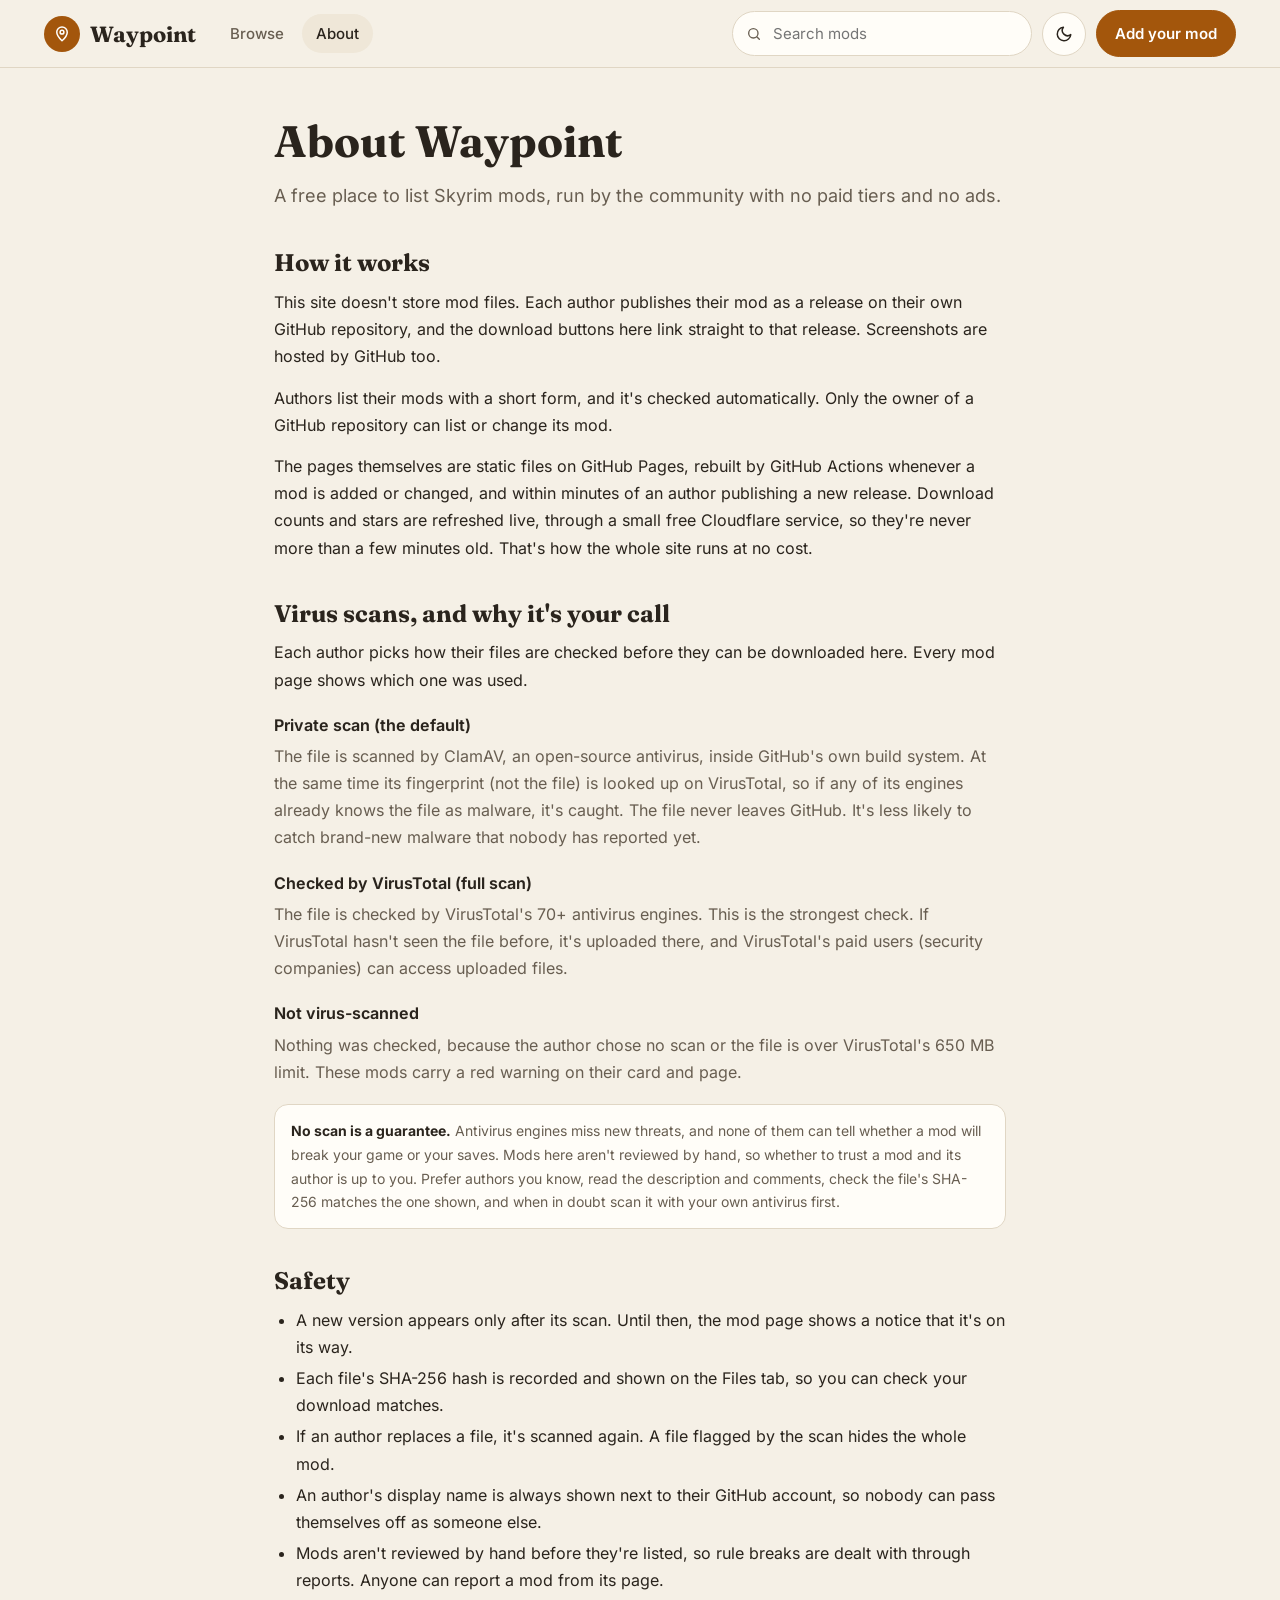
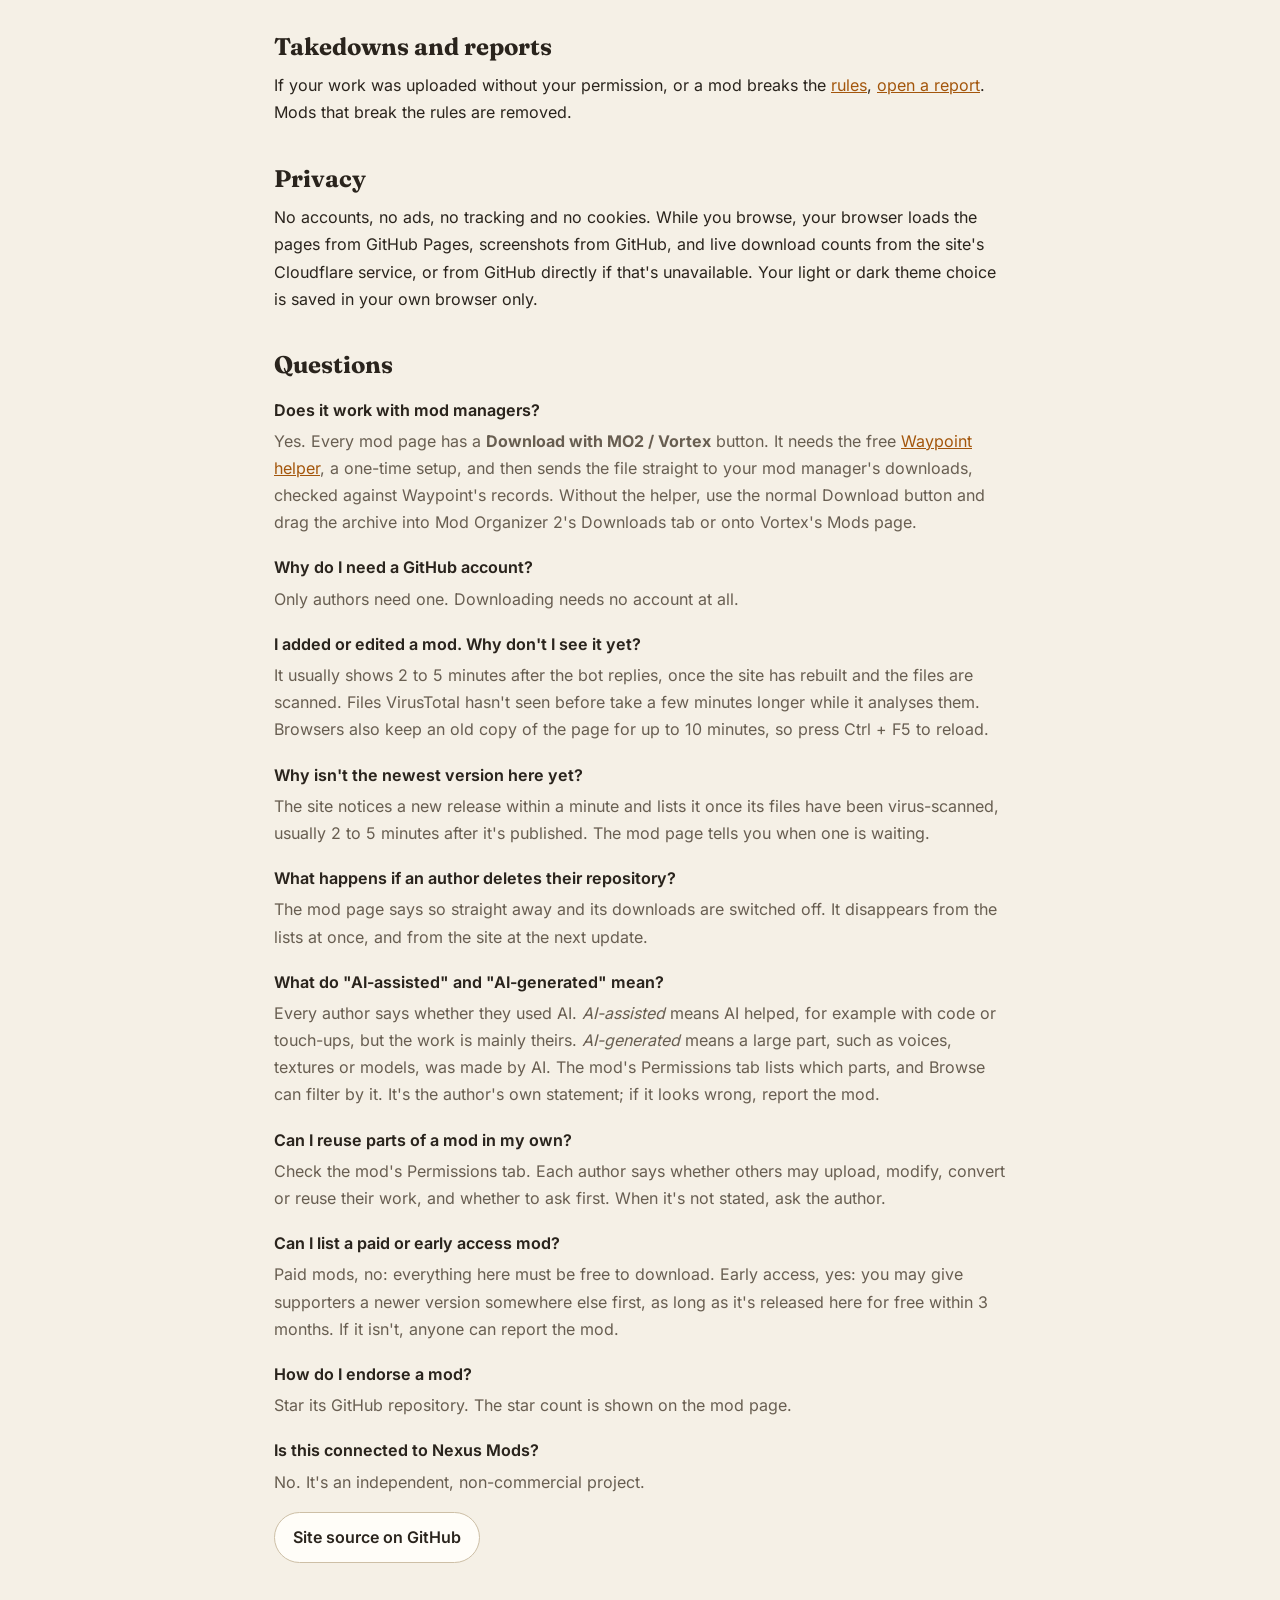
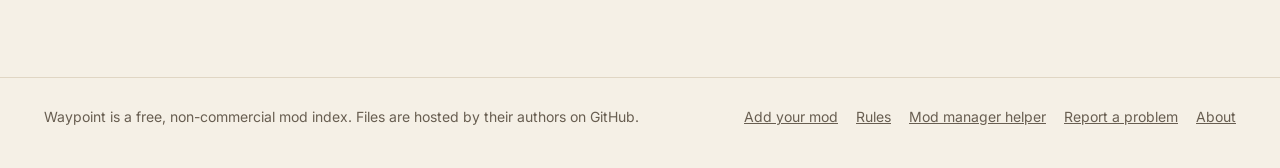
==== about.html @ 9abbf70c "Drop the remaining 'no approval' wording; keep 'checked automatically'" ====
<!doctype html>
<html lang="en">
<head>
  <meta charset="utf-8">
  <meta name="viewport" content="width=device-width, initial-scale=1">
  <title>About</title>
  <link rel="icon" href="assets/favicon.svg" type="image/svg+xml">
  <link rel="stylesheet" href="assets/style.css">
</head>
<body data-page="about">
  <header id="site-header" class="site-header"></header>
  <main>
    <article class="page prose">
      <h1>About <span data-site-name></span></h1>
      <p class="lead">A free place to list Skyrim mods, run by the community with no paid tiers and no ads.</p>

      <h2>How it works</h2>
      <p>This site doesn't store mod files. Each author publishes their mod as a release on their own GitHub repository, and the download buttons here link straight to that release. Screenshots are hosted by GitHub too.</p>
      <p>Authors list their mods with a short form, and it's checked automatically. Only the owner of a GitHub repository can list or change its mod.</p>
      <p>The pages themselves are static files on GitHub Pages, rebuilt by GitHub Actions whenever a mod is added or changed, and within minutes of an author publishing a new release. Download counts and stars are refreshed live, through a small free Cloudflare service, so they're never more than a few minutes old. That's how the whole site runs at no cost.</p>

      <h2 id="scans">Virus scans, and why it's your call</h2>
      <p>Each author picks how their files are checked before they can be downloaded here. Every mod page shows which one was used.</p>
      <dl class="faq">
        <dt>Private scan (the default)</dt>
        <dd>The file is scanned by ClamAV, an open-source antivirus, inside GitHub's own build system. At the same time its fingerprint (not the file) is looked up on VirusTotal, so if any of its engines already knows the file as malware, it's caught. The file never leaves GitHub. It's less likely to catch brand-new malware that nobody has reported yet.</dd>
        <dt>Checked by VirusTotal (full scan)</dt>
        <dd>The file is checked by VirusTotal's 70+ antivirus engines. This is the strongest check. If VirusTotal hasn't seen the file before, it's uploaded there, and VirusTotal's paid users (security companies) can access uploaded files.</dd>
        <dt>Not virus-scanned</dt>
        <dd>Nothing was checked, because the author chose no scan or the file is over VirusTotal's 650 MB limit. These mods carry a red warning on their card and page.</dd>
      </dl>
      <div class="notice"><strong>No scan is a guarantee.</strong> Antivirus engines miss new threats, and none of them can tell whether a mod will break your game or your saves. Mods here aren't reviewed by hand, so whether to trust a mod and its author is up to you. Prefer authors you know, read the description and comments, check the file's SHA-256 matches the one shown, and when in doubt scan it with your own antivirus first.</div>

      <h2>Safety</h2>
      <ul>
        <li>A new version appears only after its scan. Until then, the mod page shows a notice that it's on its way.</li>
        <li>Each file's SHA-256 hash is recorded and shown on the Files tab, so you can check your download matches.</li>
        <li>If an author replaces a file, it's scanned again. A file flagged by the scan hides the whole mod.</li>
        <li>An author's display name is always shown next to their GitHub account, so nobody can pass themselves off as someone else.</li>
        <li>Mods aren't reviewed by hand before they're listed, so rule breaks are dealt with through reports. Anyone can report a mod from its page.</li>
      </ul>

      <h2>Takedowns and reports</h2>
      <p>If your work was uploaded without your permission, or a mod breaks the <a href="add.html#rules">rules</a>, <a data-issue="report-mod.yml" href="#" target="_blank" rel="noopener">open a report</a>. Mods that break the rules are removed.</p>

      <h2>Privacy</h2>
      <p>No accounts, no ads, no tracking and no cookies. While you browse, your browser loads the pages from GitHub Pages, screenshots from GitHub, and live download counts from the site's Cloudflare service, or from GitHub directly if that's unavailable. Your light or dark theme choice is saved in your own browser only.</p>

      <h2>Questions</h2>
      <dl class="faq">
        <dt>Does it work with mod managers?</dt>
        <dd>Yes. Every mod page has a <strong>Download with MO2 / Vortex</strong> button. It needs the free <a href="helper.html">Waypoint helper</a>, a one-time setup, and then sends the file straight to your mod manager's downloads, checked against Waypoint's records. Without the helper, use the normal Download button and drag the archive into Mod Organizer 2's Downloads tab or onto Vortex's Mods page.</dd>
        <dt>Why do I need a GitHub account?</dt>
        <dd>Only authors need one. Downloading needs no account at all.</dd>
        <dt>I added or edited a mod. Why don't I see it yet?</dt>
        <dd>It usually shows 2 to 5 minutes after the bot replies, once the site has rebuilt and the files are scanned. Files VirusTotal hasn't seen before take a few minutes longer while it analyses them. Browsers also keep an old copy of the page for up to 10 minutes, so press Ctrl + F5 to reload.</dd>
        <dt>Why isn't the newest version here yet?</dt>
        <dd>The site notices a new release within a minute and lists it once its files have been virus-scanned, usually 2 to 5 minutes after it's published. The mod page tells you when one is waiting.</dd>
        <dt>What happens if an author deletes their repository?</dt>
        <dd>The mod page says so straight away and its downloads are switched off. It disappears from the lists at once, and from the site at the next update.</dd>
        <dt>What do "AI-assisted" and "AI-generated" mean?</dt>
        <dd>Every author says whether they used AI. <em>AI-assisted</em> means AI helped, for example with code or touch-ups, but the work is mainly theirs. <em>AI-generated</em> means a large part, such as voices, textures or models, was made by AI. The mod's Permissions tab lists which parts, and Browse can filter by it. It's the author's own statement; if it looks wrong, report the mod.</dd>
        <dt>Can I reuse parts of a mod in my own?</dt>
        <dd>Check the mod's Permissions tab. Each author says whether others may upload, modify, convert or reuse their work, and whether to ask first. When it's not stated, ask the author.</dd>
        <dt>Can I list a paid or early access mod?</dt>
        <dd>Paid mods, no: everything here must be free to download. Early access, yes: you may give supporters a newer version somewhere else first, as long as it's released here for free within 3 months. If it isn't, anyone can report the mod.</dd>
        <dt>How do I endorse a mod?</dt>
        <dd>Star its GitHub repository. The star count is shown on the mod page.</dd>
        <dt>Is this connected to Nexus Mods?</dt>
        <dd>No. It's an independent, non-commercial project.</dd>
      </dl>

      <p class="cta"><a class="btn" data-index-repo href="#" target="_blank" rel="noopener">Site source on GitHub</a></p>
    </article>
  </main>
  <footer id="site-footer" class="site-footer"></footer>
  <script src="data/site.js"></script>
  <script src="data/mods.js"></script>
  <script src="assets/app.js"></script>
</body>
</html>
---- assets/style.css ----
/* Waypoint: "trail map" look. Fonts are self-hosted (assets/fonts, SIL Open Font License). */
@font-face { font-family: "Fraunces"; src: url("fonts/fraunces.woff2") format("woff2"); font-weight: 600 700; font-display: swap; }
@font-face { font-family: "Inter"; src: url("fonts/inter.woff2") format("woff2"); font-weight: 400 700; font-display: swap; }
@font-face { font-family: "JetBrains Mono"; src: url("fonts/jetbrains-mono.woff2") format("woff2"); font-weight: 500; font-display: swap; }

/* Light: warm parchment, burnt-orange waypoint markers, moss for good news */
:root {
  --bg: #f5f0e6; --hero: #efe7d8; --surface: #fffdf8; --surface-2: #efe7d8; --cover: #f3ecdf;
  --border: #e0d6c4; --border-strong: #cdbfa6;
  --text: #2a241d; --muted: #685e51;
  --accent: #a3560c; --accent-strong: #84450a; --on-accent: #ffffff;
  --moss: #4c7547; --on-moss: #ffffff;
  --contour: rgba(120, 88, 45, .16); --dot-off: #cdbfa6; --shadow: rgba(80, 55, 20, .14);
  --good: #2f6f35; --warn: #b42318; --warn-bg: #fdecea;
  --radius: 18px; --maxw: 1240px;
  --serif: "Fraunces", Georgia, serif;
  --sans: "Inter", system-ui, -apple-system, "Segoe UI", Roboto, sans-serif;
  --mono: "JetBrains Mono", ui-monospace, Consolas, monospace;
  color-scheme: light;
}
/* Dark: night on the trail */
@media (prefers-color-scheme: dark) {
  :root:not([data-theme="light"]) {
    --bg: #121417; --hero: #16191d; --surface: #1b1f24; --surface-2: #252a31; --cover: #181c21;
    --border: #2a3038; --border-strong: #3a424d;
    --text: #ece6dc; --muted: #a8a093;
    --accent: #e8a54b; --accent-strong: #f3c27f; --on-accent: #1d1305;
    --moss: #93b98d; --on-moss: #112010;
    --contour: rgba(232, 190, 130, .12); --dot-off: #3a424d; --shadow: rgba(0, 0, 0, .35);
    --good: #93b98d; --warn: #ff8a7a; --warn-bg: #3b1e22;
    color-scheme: dark;
  }
}
:root[data-theme="dark"] {
  --bg: #121417; --hero: #16191d; --surface: #1b1f24; --surface-2: #252a31; --cover: #181c21;
  --border: #2a3038; --border-strong: #3a424d;
  --text: #ece6dc; --muted: #a8a093;
  --accent: #e8a54b; --accent-strong: #f3c27f; --on-accent: #1d1305;
  --moss: #93b98d; --on-moss: #112010;
  --contour: rgba(232, 190, 130, .12); --dot-off: #3a424d; --shadow: rgba(0, 0, 0, .35);
  --good: #93b98d; --warn: #ff8a7a; --warn-bg: #3b1e22;
  color-scheme: dark;
}

* { box-sizing: border-box; }
html { -webkit-text-size-adjust: 100%; }
body {
  margin: 0; background: var(--bg); color: var(--text);
  font: 15px/1.55 var(--sans);
  min-height: 100vh; display: flex; flex-direction: column;
}
main { flex: 1; }
a { color: var(--accent); }
a:hover { color: var(--accent-strong); }
h1, h2, h3 { line-height: 1.15; }
h1, h2 { font-family: var(--serif); font-weight: 700; }
.wrap { max-width: var(--maxw); margin: 0 auto; padding: 0 24px; }
.muted { color: var(--muted); }
.mono { font-family: var(--mono); }
:focus-visible { outline: 2px solid var(--accent); outline-offset: 2px; }

/* Topographic backgrounds: app.js draws contour lines into a .topo layer */
.topo-bg { position: relative; overflow: hidden; background-color: var(--hero); }
.topo { position: absolute; inset: 0; width: 100%; height: 100%; pointer-events: none; }
.topo-bg > :not(.topo) { position: relative; }

/* Header */
.site-header { background: var(--bg); border-bottom: 1px solid var(--border); position: sticky; top: 0; z-index: 10; }
.hdr { display: flex; align-items: center; gap: 12px 20px; min-height: 64px; flex-wrap: wrap; padding-top: 10px; padding-bottom: 10px; }
.logo { display: flex; align-items: center; gap: 10px; font-family: var(--serif); font-weight: 700; font-size: 22px; color: var(--text); text-decoration: none; }
.logo:hover { color: var(--text); }
.logo-mark { width: 36px; height: 36px; border-radius: 50%; background: var(--accent); color: var(--on-accent); display: grid; place-items: center; }
.nav { display: flex; gap: 4px; flex-wrap: wrap; }
.nav a { color: var(--muted); text-decoration: none; padding: 8px 14px; border-radius: 999px; font-weight: 500; }
.nav a:hover { background: var(--surface-2); color: var(--text); }
.nav a.active { background: var(--surface-2); color: var(--text); }
.hdr-tools { margin-left: auto; display: flex; align-items: center; gap: 10px; flex: 1 1 300px; justify-content: flex-end; }
.hdr-search { flex: 0 1 300px; }
.icon-btn { background: var(--surface); border: 1px solid var(--border); color: var(--text); width: 44px; height: 44px; border-radius: 50%; display: grid; place-items: center; cursor: pointer; flex: none; }
.icon-btn:hover { background: var(--surface-2); }
@media (max-width: 760px) {
  .hdr { gap: 10px 12px; }
  .hdr-tools { flex: 0 0 auto; }
  .hdr-tools:has(.hdr-search) { flex: 1 1 100%; }
  .hdr-search { flex: 1 1 auto; }
  .hdr-tools .hdr-add { display: none; }
}
@media (max-width: 480px) {
  .wrap { padding: 0 16px; }
  .logo { font-size: 20px; gap: 8px; }
  .nav a { padding: 8px; }
}

/* Inputs and buttons */
.input { width: 100%; padding: 10px 14px; border: 1px solid var(--border); border-radius: 999px; background: var(--surface); color: var(--text); font: inherit; }
.input:focus { outline: 2px solid var(--accent); outline-offset: -1px; border-color: transparent; }
.search { position: relative; display: block; }
.search > svg { position: absolute; left: 14px; top: 50%; transform: translateY(-50%); color: var(--muted); pointer-events: none; }
.search .input { padding-left: 40px; }
.input-lg { padding: 18px 22px 18px 56px !important; font-size: 17px; border-radius: 999px; border-color: var(--border-strong); }
.search > .ico-lg { left: 22px; }
.btn { display: inline-flex; align-items: center; justify-content: center; gap: 8px; padding: 11px 18px; border-radius: 999px; font: inherit; font-weight: 600; text-decoration: none; border: 1px solid var(--border-strong); background: var(--surface); color: var(--text); cursor: pointer; }
.btn:hover { background: var(--surface-2); color: var(--text); }
.btn-primary { background: var(--accent); border-color: var(--accent); color: var(--on-accent); }
.btn-primary:hover { background: var(--accent-strong); border-color: var(--accent-strong); color: var(--on-accent); }
.btn-lg { padding: 14px 22px; font-size: 16px; }
.btn-sm { padding: 6px 12px; font-size: 14px; }
.btn-row { display: flex; gap: 10px; flex-wrap: wrap; }
.btn-disabled, .btn-disabled:hover { opacity: .45; pointer-events: none; cursor: not-allowed; }

/* Home hero: text on the left, the "Popular on the trail" slider on the right */
.hero { border-bottom: 1px solid var(--border); }
.hero-inner { display: flex; flex-wrap: wrap; gap: 48px; align-items: center; padding-top: 76px; padding-bottom: 84px; }
.hero-text { flex: 1 1 520px; min-width: 0; }
.eyebrow { margin: 0 0 16px; font-size: 14px; font-weight: 600; letter-spacing: .12em; color: var(--accent); text-transform: uppercase; }
.hero h1 { font-size: clamp(38px, 5.2vw, 62px); line-height: 1.03; letter-spacing: -0.01em; margin: 0; max-width: 640px; }
.hero p.lead { color: var(--muted); font-size: 19px; line-height: 1.6; max-width: 540px; margin: 22px 0 0; }
.hero .search { max-width: 560px; margin-top: 32px; }
.hero-stats { margin: 22px 0 0; color: var(--muted); font-size: 15px; }
.hero-stats b { color: var(--text); }
@media (max-width: 600px) {
  .hero-inner { padding-top: 38px; padding-bottom: 44px; gap: 26px; }
  .hero p.lead { font-size: 16px; }
  .hero .search { margin-top: 22px; }
}

/* Popular slider */
.slider { flex: 0 1 430px; min-width: 0; width: 100%; background: var(--surface); border: 1px solid var(--border); border-radius: 22px; overflow: hidden; box-shadow: 0 24px 60px var(--shadow); }
.slider-head { display: flex; justify-content: space-between; align-items: center; padding: 14px 18px; border-bottom: 1px solid var(--border); }
.slider-head span:first-child { font-size: 13px; font-weight: 600; letter-spacing: .1em; text-transform: uppercase; color: var(--accent); }
.slider-head span:last-child { color: var(--muted); font-size: 13px; }
.slide { display: block; text-decoration: none; color: var(--text); }
.slide:hover { color: var(--text); }
.slide .cover { height: 190px; border-bottom: 1px solid var(--border); }
.slide-body { padding: 18px 20px 4px; }
.slide-body h3 { margin: 0 0 6px; font-family: var(--serif); font-size: 24px; font-weight: 700; }
.slide-body p { margin: 0; color: var(--muted); font-size: 14px; line-height: 1.55; min-height: 4.65em; display: -webkit-box; -webkit-line-clamp: 3; -webkit-box-orient: vertical; overflow: hidden; }
.slide-body .meta { padding-top: 12px; }
.rank { position: absolute; right: 12px; top: 12px; z-index: 2; background: var(--accent); color: var(--on-accent); font-size: 12px; font-weight: 700; padding: 4px 10px; border-radius: 999px; }
.slider-ctrl { display: flex; align-items: center; justify-content: space-between; gap: 12px; padding: 16px 20px 20px; }
.slider-ctrl .btn { white-space: nowrap; }
.dots[hidden], .arrows[hidden] { display: none; }
.dots { display: flex; align-items: center; gap: 6px; }
.dot { width: 8px; height: 8px; padding: 0; border: 0; border-radius: 999px; background: var(--dot-off); cursor: pointer; transition: width .2s, background .2s; position: relative; }
.dot::after { content: ""; position: absolute; inset: -12px -4px; } /* bigger tap area */
.dot[aria-current="true"] { width: 22px; background: var(--accent); }
.arrows { display: flex; gap: 8px; }
.arrows .icon-btn { background: var(--surface-2); }
@media (max-width: 600px) {
  .slider { flex-basis: 100%; border-radius: 20px; box-shadow: 0 18px 40px var(--shadow); }
  .slide .cover { height: 150px; }
  .slide-body h3 { font-size: 21px; }
  .slider-ctrl { flex-wrap: wrap; padding: 14px 16px 16px; }
  #slide-link { order: 1; flex-basis: 100%; }
}
@media (prefers-reduced-motion: reduce) { .dot { transition: none; } }

/* Principles strip */
.principles { border-bottom: 1px solid var(--border); }
.principles .wrap { display: grid; grid-template-columns: repeat(auto-fit, minmax(230px, 1fr)); gap: 24px; padding-top: 30px; padding-bottom: 30px; }
.principle { display: flex; gap: 14px; align-items: flex-start; }
.principle > span { width: 38px; height: 38px; border-radius: 50%; border: 1.5px solid var(--moss); color: var(--moss); display: grid; place-items: center; flex: none; }
.principle b { display: block; font-weight: 650; font-size: 15px; margin-bottom: 2px; }
.principle small { display: block; color: var(--muted); font-size: 14px; line-height: 1.5; }
@media (max-width: 600px) { .principles .wrap { gap: 16px; padding-top: 22px; padding-bottom: 22px; } }

.section { padding: 56px 0 0; }
.section-head { display: flex; justify-content: space-between; align-items: baseline; gap: 12px; margin-bottom: 18px; }
.section-head h2, .section > .wrap > h2 { font-size: 32px; margin: 0 0 20px; }
@media (max-width: 600px) { .section { padding-top: 40px; } .section-head h2, .section > .wrap > h2 { font-size: 25px; } }
.section-head h2 { margin: 0; }
.section-head a { font-size: 15px; font-weight: 600; text-decoration: none; }

/* Cards */
.grid { display: grid; grid-template-columns: repeat(auto-fill, minmax(270px, 1fr)); gap: 20px; }
.card { background: var(--surface); border: 1px solid var(--border); border-radius: var(--radius); overflow: hidden; text-decoration: none; color: inherit; display: flex; flex-direction: column; transition: transform .15s, border-color .15s; }
.card:hover { border-color: var(--accent); transform: translateY(-2px); color: inherit; }
.card-media { position: relative; }
.card .cover { height: 150px; border-bottom: 1px solid var(--border); }
.card-body { padding: 16px 18px 18px; display: flex; flex-direction: column; gap: 8px; flex: 1; }
.card h3 { margin: 0; font-size: 18px; font-weight: 650; }
.card-sum { margin: 0; color: var(--muted); font-size: 14px; line-height: 1.5; display: -webkit-box; -webkit-line-clamp: 2; -webkit-box-orient: vertical; overflow: hidden; }
.meta { display: flex; gap: 14px; flex-wrap: wrap; color: var(--muted); font-size: 13px; margin-top: auto; padding-top: 10px; }
.meta span { display: inline-flex; align-items: center; gap: 5px; }
.meta strong { color: var(--text); font-weight: 600; }
.kicker { font-size: 12px; font-weight: 600; color: var(--text); background: var(--surface-2); padding: 4px 11px; border-radius: 999px; }

/* Covers: a screenshot when there is one, otherwise a contour map with the category's waypoint pin */
.cover { position: relative; overflow: hidden; display: grid; place-items: center; background: var(--cover); }
.cover img { position: absolute; inset: 0; width: 100%; height: 100%; object-fit: cover; z-index: 1; }
.pin { position: relative; width: 52px; height: 60px; color: var(--accent); }
.pin > svg { position: absolute; inset: 0; width: 100%; height: 100%; }
.pin > svg + svg { inset: 11px 15px auto; width: 22px; height: 22px; color: var(--on-accent); }
.card .cover .pin { transform: scale(.9); }
@media (max-width: 760px) { .hero .trail { display: none; } }
.cover-tag { position: absolute; left: 12px; top: 12px; font-size: 12px; font-weight: 600; color: var(--text); background: var(--surface); border: 1px solid var(--border); padding: 4px 10px; border-radius: 999px; z-index: 2; }
.cover-badge { position: absolute; right: 12px; top: 12px; z-index: 2; background: var(--moss); color: var(--on-moss); font-size: 12px; font-weight: 700; padding: 4px 10px; border-radius: 999px; }
.cover-ver { position: absolute; right: 12px; bottom: 10px; font-family: var(--mono); font-size: 11px; color: var(--muted); z-index: 2; }
.cover img ~ .cover-ver { color: #fff; text-shadow: 0 1px 3px rgba(0, 0, 0, .7); }
.card-media:has(.warn-pill) .cover-badge { display: none; }

/* Categories */
.cats { display: grid; grid-template-columns: repeat(auto-fill, minmax(220px, 1fr)); gap: 12px; }
.cat { display: flex; align-items: center; gap: 14px; padding: 14px 16px; background: var(--surface); border: 1px solid var(--border); border-radius: 14px; text-decoration: none; color: var(--text); }
.cat:hover { border-color: var(--accent); color: var(--text); }
.cat-icon { width: 38px; height: 38px; border-radius: 50%; background: var(--surface-2); color: var(--accent); display: grid; place-items: center; flex: none; }
.cat b { display: block; font-size: 15px; font-weight: 600; }
.cat small { color: var(--muted); font-size: 13px; }

/* Share panel */
.share { border: 1px solid var(--border); border-radius: 24px; padding: 44px; margin-top: 16px; }
.share h2 { font-size: 34px; margin: 0 0 10px; }
.share-lead { margin: 0 0 30px; color: var(--muted); font-size: 16px; line-height: 1.6; max-width: 560px; }
.steps { display: grid; grid-template-columns: repeat(auto-fit, minmax(220px, 1fr)); gap: 18px; margin-bottom: 30px; }
.step { display: flex; gap: 14px; align-items: flex-start; }
.step-n { width: 36px; height: 36px; border-radius: 50%; background: var(--accent); color: var(--on-accent); font-weight: 700; display: grid; place-items: center; flex: none; }
.step h3 { margin: 0 0 4px; font-size: 16px; font-weight: 650; }
.step p { margin: 0; font-size: 14px; line-height: 1.55; }
@media (max-width: 600px) { .share { padding: 24px; border-radius: 20px; } .share h2 { font-size: 24px; } .share .btn-lg { display: flex; } }

.chips { display: flex; flex-wrap: wrap; gap: 8px; }
.tag { font-size: 13px; padding: 4px 11px; border-radius: 999px; border: 1px solid var(--border); color: var(--muted); text-decoration: none; }
.tag:hover { color: var(--text); border-color: var(--border-strong); }
.empty { grid-column: 1 / -1; padding: 44px; text-align: center; color: var(--muted); border: 1px dashed var(--border-strong); border-radius: var(--radius); }

/* Browse */
.browse { display: grid; grid-template-columns: 230px minmax(0, 1fr); gap: 32px; padding-top: 36px; padding-bottom: 20px; }
.page-title { font-size: 34px; margin: 0 0 18px; }
.filters .group { margin-bottom: 24px; }
.filters h4 { margin: 0 0 8px; font-weight: 600; font-size: 12px; letter-spacing: .08em; text-transform: uppercase; color: var(--muted); }
.filters label { display: flex; justify-content: space-between; gap: 8px; padding: 7px 12px; border-radius: 999px; cursor: pointer; font-size: 14px; }
.filters label:hover { background: var(--surface-2); }
.filters label small { color: var(--muted); }
.filters label.on { background: var(--surface-2); color: var(--accent); font-weight: 600; }
.filters label:focus-within { outline: 2px solid var(--accent); }
.filters input { position: absolute; opacity: 0; pointer-events: none; }
.toolbar { display: flex; gap: 12px; align-items: center; flex-wrap: wrap; margin-bottom: 18px; }
.toolbar .search { flex: 1 1 240px; }
.sort { display: flex; align-items: center; gap: 8px; color: var(--muted); font-size: 14px; }
.sort .input { width: auto; }
.count { color: var(--muted); font-size: 14px; }
@media (max-width: 820px) {
  .browse { grid-template-columns: 1fr; gap: 8px; }
  .filters .opts { display: flex; flex-wrap: wrap; gap: 6px; }
  .filters label { border: 1px solid var(--border); border-radius: 999px; padding: 6px 12px; }
  .filters .group { margin-bottom: 12px; }
}

/* Mod page */
.banner { position: relative; height: 270px; overflow: hidden; border-bottom: 1px solid var(--border); background: var(--hero); }
.banner > svg { position: absolute; inset: 0; width: 100%; height: 100%; }
/* With a cover screenshot: the picture fills the banner and fades into the page at the bottom. */
.banner.has-img { height: 340px; }
.banner img { position: absolute; inset: 0; width: 100%; height: 100%; object-fit: cover; }
.banner.has-img::after { content: ""; position: absolute; inset: 0; background: linear-gradient(to bottom, transparent 45%, var(--bg)); pointer-events: none; }
@media (max-width: 560px) { .banner { height: 200px; } .banner.has-img { height: 220px; } }
.mod-layout { display: flex; flex-wrap: wrap; gap: 28px; align-items: flex-start; margin-top: -110px; position: relative; padding-bottom: 20px; }
.mod-main { flex: 999 1 560px; min-width: 0; }
.mod-side { flex: 1 1 340px; min-width: 0; }
.mod-head { background: var(--surface); border: 1px solid var(--border); border-radius: 22px; padding: 30px; }
.mod-title { font-size: clamp(32px, 4vw, 46px); margin: 14px 0 6px; line-height: 1.08; }
.byline { color: var(--muted); }
.byline strong { color: var(--text); }
.byline a { text-decoration: none; }
.mod-head .lead { color: var(--muted); font-size: 18px; line-height: 1.55; margin: 18px 0 0; }
.statrow { display: flex; gap: 12px 28px; flex-wrap: wrap; margin-top: 22px; padding-top: 20px; border-top: 1px dashed var(--border); color: var(--muted); font-size: 13px; }
.statrow b { display: block; color: var(--text); font-family: var(--serif); font-weight: 700; font-size: 24px; line-height: 1.2; }
@media (max-width: 560px) {
  .mod-layout { margin-top: -70px; }
  .mod-head { padding: 22px; }
  .statrow { display: grid; grid-template-columns: repeat(2, minmax(0, 1fr)); }
}
.gallery { display: grid; grid-template-columns: repeat(auto-fill, minmax(150px, 1fr)); gap: 12px; margin-top: 18px; }
.thumb { padding: 0; border: 1px solid var(--border); border-radius: 14px; overflow: hidden; background: var(--surface-2); cursor: zoom-in; aspect-ratio: 16 / 9; }
.thumb img { width: 100%; height: 100%; object-fit: cover; display: block; transition: transform .2s; }
.thumb:hover img { transform: scale(1.04); }
.viewer { border: 0; padding: 0; background: transparent; max-width: 100vw; max-height: 100vh; width: 100vw; height: 100vh; }
.viewer::backdrop { background: rgba(10, 9, 7, .9); }
.viewer[open] { display: grid; place-items: center; }
.viewer img { max-width: calc(100vw - 32px); max-height: calc(100vh - 96px); object-fit: contain; border-radius: 6px; }
.v-btn { position: fixed; background: rgba(0, 0, 0, .55); color: #fff; border: 0; border-radius: 50%; width: 44px; height: 44px; font-size: 28px; line-height: 1; cursor: pointer; display: grid; place-items: center; }
.v-btn:hover { background: rgba(0, 0, 0, .8); }
.v-btn[hidden], .v-count[hidden] { display: none; }
.v-prev { left: 16px; top: 50%; transform: translateY(-50%); }
.v-next { right: 16px; top: 50%; transform: translateY(-50%); }
.v-close { right: 16px; top: 16px; }
.v-count { position: fixed; bottom: 18px; left: 50%; transform: translateX(-50%); color: #fff; font-size: 14px; background: rgba(0, 0, 0, .55); padding: 4px 12px; border-radius: 999px; }
.tabs { display: flex; gap: 6px; margin-top: 26px; flex-wrap: wrap; }
.tab { background: var(--surface); border: 1px solid var(--border); padding: 9px 16px; border-radius: 999px; color: var(--muted); font: inherit; font-size: 15px; font-weight: 600; cursor: pointer; white-space: nowrap; }
.tab:hover { color: var(--text); }
.tab[aria-selected="true"] { color: var(--on-accent); background: var(--accent); border-color: var(--accent); }
.tab[aria-selected="true"] small { color: inherit; }
.tab small { color: var(--muted); font-weight: 500; margin-left: 6px; }
.panel { padding: 24px 2px 0; }
.prose { font-size: 16px; line-height: 1.7; }
.prose h3 { font-family: var(--serif); font-size: 22px; margin: 24px 0 8px; }
.prose p { margin: 0 0 14px; }
.prose ul, .prose ol { padding-left: 22px; margin: 0 0 14px; }
.prose li { margin-bottom: 4px; }
.prose code { font-family: var(--mono); background: var(--surface-2); padding: 1px 6px; border-radius: 5px; font-size: 13px; }
.release { background: var(--surface); border: 1px solid var(--border); border-radius: var(--radius); padding: 16px 18px; margin-bottom: 14px; }
.release-head { display: flex; gap: 10px; align-items: center; flex-wrap: wrap; margin-bottom: 6px; }
.release-head h3 { margin: 0; font-family: var(--mono); font-weight: 500; font-size: 17px; }
.badge { font-size: 12px; font-weight: 700; padding: 3px 10px; border-radius: 999px; background: var(--moss); color: var(--on-moss); }
.asset { display: flex; justify-content: space-between; align-items: center; gap: 12px; padding: 12px 0 4px; border-top: 1px dashed var(--border); margin-top: 8px; flex-wrap: wrap; }
.asset-name { font-family: var(--mono); font-size: 14px; word-break: break-all; }
.asset-meta { font-size: 13px; color: var(--muted); display: flex; gap: 14px; flex-wrap: wrap; margin-top: 4px; }
.asset-meta span { display: inline-flex; align-items: center; gap: 4px; }
.asset-actions { display: flex; gap: 6px; flex-wrap: wrap; }
.hash { font-family: var(--mono); font-size: 12px; }
.cl { padding: 4px 0 14px; border-bottom: 1px dashed var(--border); margin-bottom: 16px; }
.cl h3 { font-family: var(--mono); font-weight: 500; font-size: 16px; margin: 0 0 8px; }
.cl h3 span { font-family: var(--sans); font-size: 14px; margin-left: 8px; }
.side-card { background: var(--surface); border: 1px solid var(--border); border-radius: 18px; padding: 20px 22px; margin-bottom: 16px; }
.side-card h4 { margin: 0 0 12px; font-weight: 600; font-size: 12px; letter-spacing: .08em; text-transform: uppercase; color: var(--muted); }
.dl-box { display: flex; flex-direction: column; gap: 12px; }
.dl-box .btn-lg { font-weight: 700; }
.dl-sep { border-top: 1px dashed var(--border); padding-top: 12px; display: flex; flex-direction: column; gap: 8px; }
.dl-note { font-size: 13px; color: var(--muted); display: flex; align-items: center; gap: 6px; overflow-wrap: anywhere; }
.dl-note.center { justify-content: center; text-align: center; }
.dl-note.file { font-family: var(--mono); font-size: 12px; }
.dl-note.good { color: var(--good); font-weight: 600; align-items: flex-start; }
.dl-note.warn-text { color: var(--warn); align-items: flex-start; }
.dl-note > svg { flex: none; }
.facts { display: grid; grid-template-columns: auto 1fr; gap: 10px 16px; margin: 0; font-size: 14px; }
.facts dt { color: var(--muted); }
.facts dd { margin: 0; }
.reqs { margin: 0; padding-left: 18px; font-size: 14px; }
.reqs li { margin-bottom: 4px; }
.install-tip summary { cursor: pointer; font-weight: 600; font-size: 15px; }
.install-tip p { font-size: 13px; color: var(--muted); line-height: 1.6; margin: 10px 0 0; }
.install-tip p strong { color: var(--text); }
.report { font-size: 13px; color: var(--muted); }

/* AI disclosure and permissions */
.head-tags { display: flex; gap: 8px; flex-wrap: wrap; align-items: center; }
.ai-tag { display: inline-flex; align-items: center; font-size: 12px; font-weight: 600; padding: 3px 10px; border-radius: 999px; border: 1px solid var(--border-strong); color: var(--muted); white-space: nowrap; }
.ai-tag.ai-generated { color: var(--accent); border-color: var(--accent); }
.ai-tag.ai-none { color: var(--good); border-color: var(--good); }
.mod-head .ai-tag { padding: 4px 11px; }
.panel-h { font-family: var(--serif); font-size: 22px; margin: 26px 0 12px; }
.panel-h:first-child { margin-top: 0; }
.perms { border: 1px solid var(--border); border-radius: var(--radius); overflow: hidden; background: var(--surface); }
.perm { display: flex; align-items: center; gap: 14px; padding: 14px 18px; border-top: 1px solid var(--border); }
.perm:first-child { border-top: 0; }
.perm-what { flex: 1; min-width: 0; display: flex; flex-direction: column; }
.perm-what b { font-weight: 600; }
.perm-what small { color: var(--muted); font-size: 13px; }
.perm-icon { width: 34px; height: 34px; border-radius: 50%; display: grid; place-items: center; flex: none; border: 1px solid currentColor; }
.perm-ans { font-weight: 600; font-size: 14px; text-align: right; }
.perm-yes { color: var(--good); }
.perm-no { color: var(--warn); }
.perm-ask, .perm-unset { color: var(--accent); }
@media (max-width: 560px) { .perm { flex-wrap: wrap; } .perm-ans { flex-basis: 100%; text-align: left; padding-left: 48px; } }
.ai-box { display: flex; gap: 14px; align-items: flex-start; background: var(--surface); border: 1px solid var(--border); border-radius: var(--radius); padding: 16px 18px; }
.ai-box p { margin: 0; }
.small { font-size: 13px; margin-top: 18px; }

/* Text pages */
.page { max-width: 780px; padding: 48px 24px 20px; margin: 0 auto; }
.page h1 { font-size: clamp(32px, 4.5vw, 44px); margin: 0 0 14px; }
.page h2 { font-size: 24px; margin: 38px 0 12px; }
[id] { scroll-margin-top: 90px; }
.page .lead { color: var(--muted); font-size: 18px; }
.notice { background: var(--surface); border: 1px solid var(--border); border-radius: 14px; padding: 14px 16px; color: var(--muted); font-size: 14px; }
.notice strong { color: var(--text); }
#live-note .notice { margin-top: 16px; }
.page .notice { margin: 18px 0; }
.notice-warn { border-color: var(--warn); border-left-width: 3px; background: var(--warn-bg); color: var(--text); }
.notice-warn strong { color: var(--warn); }
.scan-warn { display: flex; gap: 10px; align-items: flex-start; margin-top: 18px; }
.scan-warn > svg { color: var(--warn); flex: none; margin-top: 2px; }
.warn-pill { position: absolute; top: 10px; right: 10px; z-index: 2; display: inline-flex; align-items: center; gap: 5px;
  padding: 3px 9px; border-radius: 999px; background: #b42318; color: #fff; font-size: 12px; font-weight: 700;
  box-shadow: 0 1px 4px rgba(0, 0, 0, .35); }
.warn-text { color: var(--warn); font-weight: 600; display: inline-flex; align-items: center; gap: 4px; }
.cta { margin: 20px 0; }
.rules li { margin-bottom: 6px; }
.faq dt { font-weight: 650; margin-top: 18px; }
.faq dd { margin: 4px 0 0; color: var(--muted); }

/* Footer */
.site-footer { border-top: 1px solid var(--border); margin-top: 80px; padding: 28px 0 40px; color: var(--muted); font-size: 14px; }
.ftr { display: flex; justify-content: space-between; gap: 16px 32px; flex-wrap: wrap; }
.ftr nav { display: flex; gap: 18px; flex-wrap: wrap; }
.site-footer a { color: var(--muted); }
.site-footer a:hover { color: var(--text); }
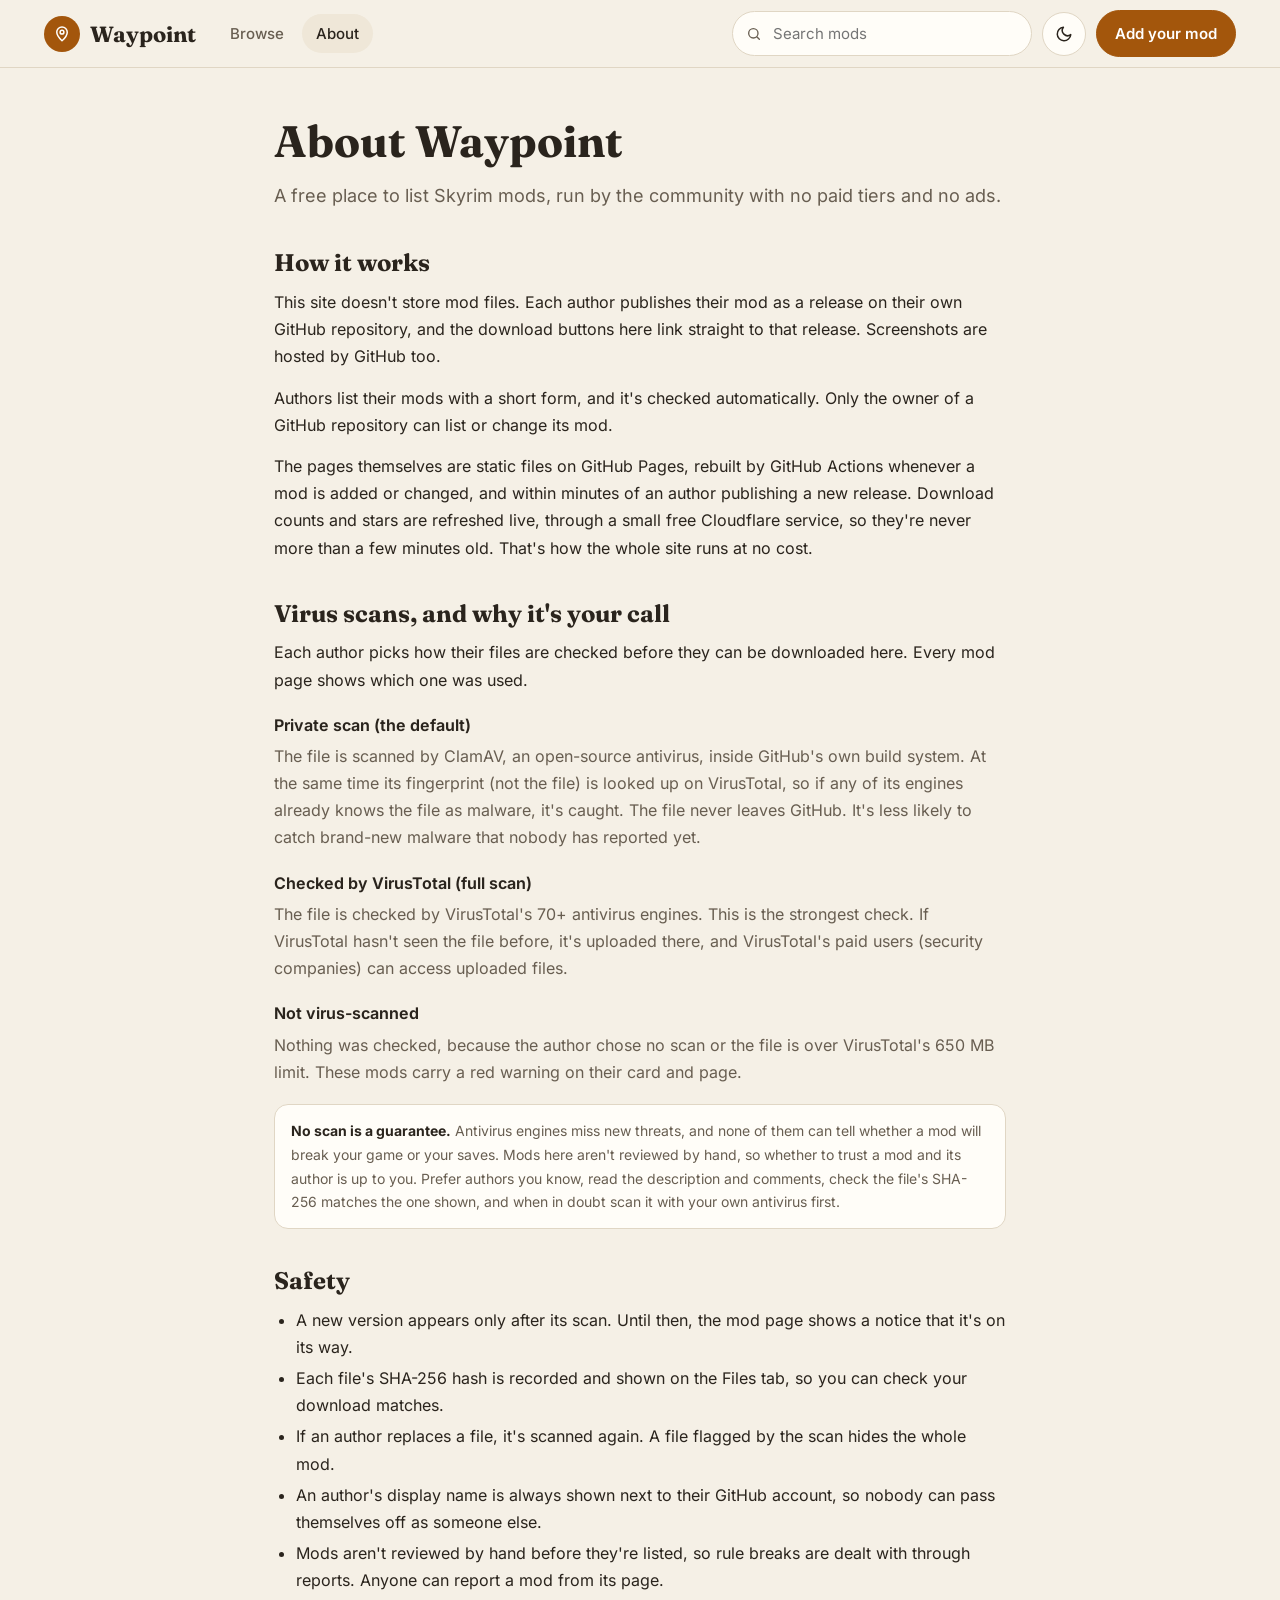
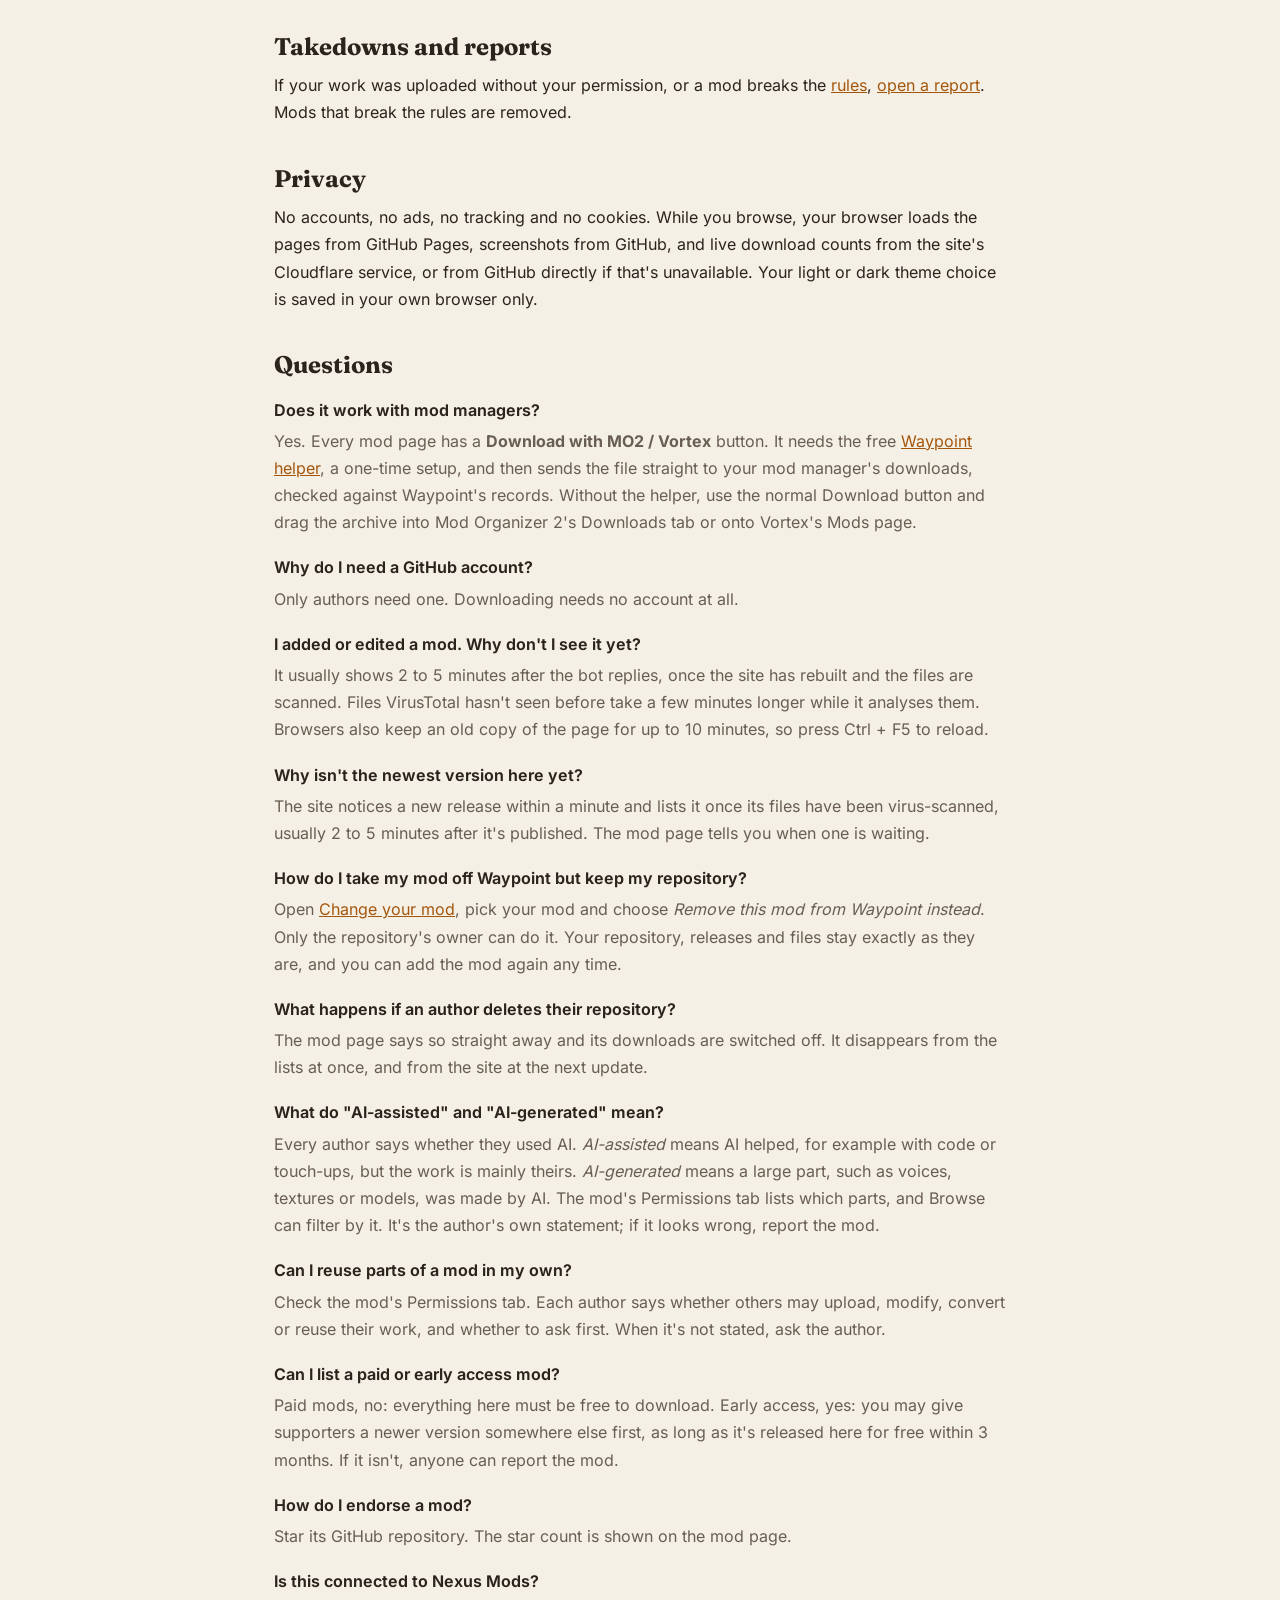
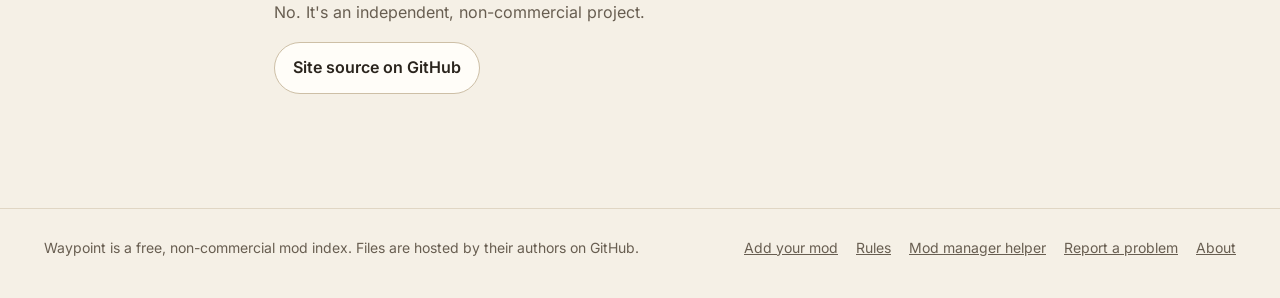
==== commit eacea556: "Authors can remove their mod from Waypoint and keep their repository" ====
--- a/about.html
+++ b/about.html
@@ -56,6 +56,8 @@
         <dd>It usually shows 2 to 5 minutes after the bot replies, once the site has rebuilt and the files are scanned. Files VirusTotal hasn't seen before take a few minutes longer while it analyses them. Browsers also keep an old copy of the page for up to 10 minutes, so press Ctrl + F5 to reload.</dd>
         <dt>Why isn't the newest version here yet?</dt>
         <dd>The site notices a new release within a minute and lists it once its files have been virus-scanned, usually 2 to 5 minutes after it's published. The mod page tells you when one is waiting.</dd>
+        <dt>How do I take my mod off Waypoint but keep my repository?</dt>
+        <dd>Open <a href="add.html?edit">Change your mod</a>, pick your mod and choose <em>Remove this mod from Waypoint instead</em>. Only the repository's owner can do it. Your repository, releases and files stay exactly as they are, and you can add the mod again any time.</dd>
         <dt>What happens if an author deletes their repository?</dt>
         <dd>The mod page says so straight away and its downloads are switched off. It disappears from the lists at once, and from the site at the next update.</dd>
         <dt>What do "AI-assisted" and "AI-generated" mean?</dt>
--- a/assets/style.css
+++ b/assets/style.css
@@ -155,14 +155,31 @@
 }
 @media (prefers-reduced-motion: reduce) { .dot { transition: none; } }
 
-/* Principles strip */
-.principles { border-bottom: 1px solid var(--border); }
-.principles .wrap { display: grid; grid-template-columns: repeat(auto-fit, minmax(230px, 1fr)); gap: 24px; padding-top: 30px; padding-bottom: 30px; }
-.principle { display: flex; gap: 14px; align-items: flex-start; }
-.principle > span { width: 38px; height: 38px; border-radius: 50%; border: 1.5px solid var(--moss); color: var(--moss); display: grid; place-items: center; flex: none; }
-.principle b { display: block; font-weight: 650; font-size: 15px; margin-bottom: 2px; }
-.principle small { display: block; color: var(--muted); font-size: 14px; line-height: 1.5; }
-@media (max-width: 600px) { .principles .wrap { gap: 16px; padding-top: 22px; padding-bottom: 22px; } }
+/* "Popular on the trail" band under the hero: the slider as one wide card */
+.pop-band .wrap { padding-top: 40px; }
+.slider.wide { max-width: none; display: grid; grid-template-columns: minmax(0, 1.15fr) minmax(0, 1fr); grid-template-rows: auto 1fr auto; box-shadow: 0 18px 50px var(--shadow); }
+.slider.wide .slider-head { grid-column: 1 / -1; }
+.slider.wide #slide { grid-column: 1 / -1; grid-row: 2 / 4; }
+.slider.wide .slide { display: grid; grid-template-columns: minmax(0, 1.15fr) minmax(0, 1fr); height: 100%; }
+.slider.wide .slide .card-media { position: relative; }
+.slider.wide .slide .cover { height: 100%; min-height: 280px; border-bottom: 0; border-right: 1px solid var(--border); }
+.slider.wide .slide .pin { transform: scale(1.3); }
+.slider.wide .slide-body { padding: 28px 28px 96px; }
+.slider.wide .slide-body h3 { font-size: 30px; margin-bottom: 10px; }
+.slider.wide .slide-body p { font-size: 16px; -webkit-line-clamp: 4; min-height: 0; }
+.slider.wide .slider-ctrl { grid-column: 2; grid-row: 3; position: relative; z-index: 1; padding: 0 28px 24px; }
+@media (max-width: 760px) {
+  .slider.wide { display: block; }
+  .slider.wide .slide { display: block; }
+  .slider.wide .slide .cover { height: 160px; min-height: 0; border-right: 0; border-bottom: 1px solid var(--border); }
+  .slider.wide .slide .pin { transform: none; }
+  .slider.wide .slide-body { padding: 16px 16px 4px; }
+  .slider.wide .slide-body h3 { font-size: 22px; }
+  .slider.wide .slide-body p { font-size: 14px; -webkit-line-clamp: 3; }
+  .slider.wide .slider-ctrl { padding: 14px 16px 16px; flex-wrap: wrap; }
+  .slider.wide #slide-link { order: 1; flex-basis: 100%; }
+  .pop-band .wrap { padding-top: 28px; }
+}
 
 .section { padding: 56px 0 0; }
 .section-head { display: flex; justify-content: space-between; align-items: baseline; gap: 12px; margin-bottom: 18px; }
@@ -331,6 +348,7 @@
 .install-tip p { font-size: 13px; color: var(--muted); line-height: 1.6; margin: 10px 0 0; }
 .install-tip p strong { color: var(--text); }
 .report { font-size: 13px; color: var(--muted); }
+.side-links { display: flex; justify-content: space-between; gap: 8px 16px; flex-wrap: wrap; }
 
 /* AI disclosure and permissions */
 .head-tags { display: flex; gap: 8px; flex-wrap: wrap; align-items: center; }
@@ -385,3 +403,128 @@
 .ftr nav { display: flex; gap: 18px; flex-wrap: wrap; }
 .site-footer a { color: var(--muted); }
 .site-footer a:hover { color: var(--text); }
+
+/* Guided "Add your mod" page */
+.add-hero { border-bottom: 1px solid var(--border); }
+.add-hero-inner { padding-top: 52px; padding-bottom: 52px; }
+.add-hero h1 { font-size: clamp(36px, 5vw, 54px); margin: 0; }
+.add-hero .lead { color: var(--muted); font-size: 18px; line-height: 1.6; max-width: 600px; margin: 16px 0 0; }
+.add-wrap { max-width: 860px; padding-top: 32px; }
+.stepper { list-style: none; margin: 0 0 22px; padding: 0; display: grid; grid-template-columns: repeat(4, minmax(0, 1fr)); gap: 8px; }
+.stepper button { width: 100%; display: flex; align-items: center; gap: 10px; padding: 10px 12px; border-radius: 999px; border: 1px solid var(--border); background: var(--surface); color: var(--muted); font: inherit; font-size: 14px; font-weight: 600; cursor: pointer; text-align: left; }
+.stepper button span { width: 26px; height: 26px; border-radius: 50%; display: grid; place-items: center; flex: none; background: var(--surface-2); color: var(--text); font-size: 13px; }
+.stepper button[aria-current="step"] { border-color: var(--accent); color: var(--text); }
+.stepper button[aria-current="step"] span { background: var(--accent); color: var(--on-accent); }
+.stepper .done button span { background: var(--moss); color: var(--on-moss); }
+.stepper button:disabled { cursor: default; opacity: .55; }
+@media (max-width: 640px) {
+  .stepper button { justify-content: center; padding: 8px; font-size: 0; gap: 0; }
+  .stepper button span { font-size: 13px; }
+}
+.wizard { background: var(--surface); border: 1px solid var(--border); border-radius: 22px; padding: 30px; }
+.wstep h2 { font-size: 28px; margin: 0 0 8px; }
+.wstep > .muted { margin: 0 0 20px; }
+.field { margin: 0 0 22px; }
+.field > label, .label { display: block; font-weight: 650; margin-bottom: 8px; }
+.field > label small { color: var(--muted); font-weight: 500; float: right; }
+.hint { display: block; color: var(--muted); font-size: 13px; margin-top: 6px; }
+textarea.input { border-radius: 16px; resize: vertical; min-height: 90px; line-height: 1.55; }
+.repo-row { display: flex; gap: 10px; }
+.repo-row .input { flex: 1; min-width: 0; }
+.checks { list-style: none; margin: 0 0 18px; padding: 14px 16px; border: 1px solid var(--border); border-radius: 16px; background: var(--bg); display: flex; flex-direction: column; gap: 8px; }
+.checks li { display: flex; gap: 10px; align-items: flex-start; font-size: 15px; }
+.checks li > svg { flex: none; margin-top: 3px; }
+.checks .ok > svg { color: var(--good); }
+.checks .bad > svg { color: var(--warn); }
+.help { border: 1px dashed var(--border-strong); border-radius: 16px; padding: 12px 16px; margin: 0 0 22px; }
+.help summary { cursor: pointer; font-weight: 600; }
+.help ol { margin: 12px 0 4px; padding-left: 20px; line-height: 1.7; }
+.help[open] summary { margin-bottom: 14px; }
+.help .field:last-child { margin-bottom: 4px; }
+.tiles { display: grid; grid-template-columns: repeat(auto-fill, minmax(140px, 1fr)); gap: 8px; }
+.tile, .toggle, .choice, .check, .seg label { cursor: pointer; }
+.tile input, .toggle input, .choice input, .seg input { position: absolute; opacity: 0; pointer-events: none; }
+.tile { position: relative; display: flex; align-items: center; gap: 10px; padding: 10px 12px; border: 1px solid var(--border); border-radius: 14px; background: var(--bg); font-size: 14px; font-weight: 600; }
+.tile svg { color: var(--accent); flex: none; }
+.tile:has(input:checked) { border-color: var(--accent); background: var(--surface-2); box-shadow: inset 0 0 0 1px var(--accent); }
+.toggles { display: flex; flex-wrap: wrap; gap: 8px; align-items: center; }
+.toggles[hidden] { display: none; }
+#ai-parts { margin-top: 12px; }
+#ai-parts .hint { margin: 0 4px 0 0; }
+.toggle { position: relative; }
+.toggle span { display: inline-block; padding: 9px 16px; border: 1px solid var(--border); border-radius: 999px; background: var(--bg); font-weight: 600; font-size: 14px; }
+.toggle input:checked + span { background: var(--accent); border-color: var(--accent); color: var(--on-accent); }
+.choices { display: grid; grid-template-columns: repeat(auto-fit, minmax(200px, 1fr)); gap: 10px; }
+.choice { position: relative; display: flex; flex-direction: column; gap: 4px; padding: 14px 16px; border: 1px solid var(--border); border-radius: 16px; background: var(--bg); }
+.choice b { font-weight: 650; }
+.choice b em { font-style: normal; font-size: 12px; font-weight: 700; color: var(--on-moss); background: var(--moss); padding: 2px 8px; border-radius: 999px; margin-left: 6px; }
+.choice small { color: var(--muted); font-size: 13px; line-height: 1.5; }
+.choice:has(input:checked) { border-color: var(--accent); background: var(--surface-2); box-shadow: inset 0 0 0 1px var(--accent); }
+.tile:has(input:focus-visible), .toggle:has(input:focus-visible) span, .choice:has(input:focus-visible), .seg label:has(input:focus-visible) span { outline: 2px solid var(--accent); outline-offset: 2px; }
+.perm-pick { border: 1px solid var(--border); border-radius: 16px; overflow: hidden; }
+.perm-row { display: flex; align-items: center; justify-content: space-between; gap: 10px 16px; padding: 12px 16px; border-top: 1px solid var(--border); flex-wrap: wrap; }
+.perm-row:first-child { border-top: 0; }
+.perm-q { display: flex; flex-direction: column; min-width: 0; flex: 1 1 220px; }
+.perm-q b { font-weight: 600; font-size: 15px; }
+.perm-q small { color: var(--muted); font-size: 13px; }
+.seg { display: inline-flex; border: 1px solid var(--border); border-radius: 999px; padding: 3px; background: var(--bg); }
+.seg label { position: relative; }
+.seg span { display: block; padding: 7px 14px; border-radius: 999px; font-size: 14px; font-weight: 600; color: var(--muted); }
+.seg input:checked + span { background: var(--accent); color: var(--on-accent); }
+.req-row { display: grid; grid-template-columns: 1fr 1.4fr auto; gap: 8px; margin-bottom: 8px; }
+@media (max-width: 560px) { .req-row { grid-template-columns: 1fr auto; } .req-row [data-req="url"] { grid-column: 1; grid-row: 2; } .req-row .icon-btn { grid-row: 1 / 3; grid-column: 2; align-self: center; } }
+.send-grid { display: grid; grid-template-columns: minmax(0, 300px) minmax(0, 1fr); gap: 28px; align-items: start; }
+@media (max-width: 720px) { .send-grid { grid-template-columns: 1fr; } }
+#preview .card:hover { transform: none; border-color: var(--border); }
+.rules-check { display: flex; flex-direction: column; gap: 10px; }
+.check { display: flex; gap: 10px; align-items: flex-start; font-size: 14px; line-height: 1.5; }
+.check input { width: 20px; height: 20px; margin: 1px 0 0; accent-color: var(--accent); flex: none; }
+.next-box { margin-top: 18px; padding: 14px 16px; border-radius: 16px; background: var(--bg); border: 1px solid var(--border); font-size: 14px; }
+.next-box ol { margin: 8px 0 0; padding-left: 20px; line-height: 1.6; }
+#send-note .notice { margin-top: 14px; }
+#send-note p { margin: 10px 0 0; }
+.wnav { display: flex; align-items: center; gap: 12px; margin-top: 8px; padding-top: 20px; border-top: 1px solid var(--border); }
+.wnav > .btn:last-of-type, .wnav #send { margin-left: auto; }
+.wnav [hidden] { display: none; }
+.werror { flex: 1; color: var(--warn); font-weight: 600; font-size: 14px; }
+.add-alt { margin-top: 14px; }
+.add-more { padding-top: 24px; }
+@media (max-width: 600px) {
+  .wizard { padding: 20px; border-radius: 20px; }
+  .wstep h2 { font-size: 23px; }
+  .add-hero-inner { padding-top: 32px; padding-bottom: 32px; }
+  .repo-row { flex-direction: column; }
+  .wnav { flex-wrap: wrap; }
+  .werror { order: 3; flex-basis: 100%; }
+}
+
+/* Change your mod: picking the mod, current screenshots, list of changes */
+[data-mode][hidden], .shots-remove[hidden] { display: none !important; }
+.stepper button i { font-style: normal; }
+.mod-pick { display: flex; flex-direction: column; gap: 8px; max-height: 340px; overflow-y: auto; margin-bottom: 18px; }
+.pick { display: flex; align-items: center; gap: 12px; padding: 10px 12px; border: 1px solid var(--border); border-radius: 14px; background: var(--bg); color: var(--text); font: inherit; text-align: left; cursor: pointer; }
+.pick:hover { border-color: var(--border-strong); }
+.pick.on { border-color: var(--accent); background: var(--surface-2); box-shadow: inset 0 0 0 1px var(--accent); }
+.pick b { display: block; font-weight: 650; }
+.pick small { color: var(--muted); font-size: 13px; overflow-wrap: anywhere; }
+.pick-thumb { position: relative; width: 44px; height: 44px; border-radius: 10px; overflow: hidden; background: var(--cover); color: var(--accent); display: grid; place-items: center; flex: none; }
+.pick-thumb img { position: absolute; inset: 0; width: 100%; height: 100%; object-fit: cover; }
+.shots { display: grid; grid-template-columns: repeat(auto-fill, minmax(130px, 1fr)); gap: 10px; }
+.shot { position: relative; cursor: pointer; border-radius: 12px; overflow: hidden; border: 2px solid var(--border); aspect-ratio: 16 / 9; background: var(--surface-2); }
+.shot input { position: absolute; opacity: 0; pointer-events: none; }
+.shot img { width: 100%; height: 100%; object-fit: cover; display: block; }
+.shot span { position: absolute; left: 6px; bottom: 6px; font-size: 12px; font-weight: 700; padding: 2px 9px; border-radius: 999px; background: rgba(0, 0, 0, .65); color: #fff; }
+.shot:has(input:checked) { border-color: var(--accent); }
+.shot:has(input:checked) span { background: var(--accent); color: var(--on-accent); }
+.shot:has(input:focus-visible) { outline: 2px solid var(--accent); outline-offset: 2px; }
+.shots-remove { margin-top: 10px; }
+.change-list { list-style: none; margin: 0 0 6px; padding: 12px 16px; border: 1px solid var(--border); border-radius: 16px; background: var(--bg); display: flex; flex-direction: column; gap: 6px; }
+.change-list li { display: flex; gap: 8px; align-items: center; font-size: 14px; }
+.change-list svg { color: var(--good); flex: none; }
+.btn-danger { background: var(--warn); border-color: var(--warn); color: #fff; }
+.btn-danger:hover { filter: brightness(1.08); background: var(--warn); border-color: var(--warn); color: #fff; }
+:root[data-theme="dark"] .btn-danger, :root[data-theme="dark"] .btn-danger:hover { color: #2a0f0b; }
+@media (prefers-color-scheme: dark) { :root:not([data-theme="light"]) .btn-danger, :root:not([data-theme="light"]) .btn-danger:hover { color: #2a0f0b; } }
+.remove-box { margin-top: 4px; }
+.remove-box p { margin: 0 0 12px; font-size: 14px; line-height: 1.6; }
+.remove-actions { display: flex; align-items: center; gap: 14px; flex-wrap: wrap; margin-top: 12px !important; }
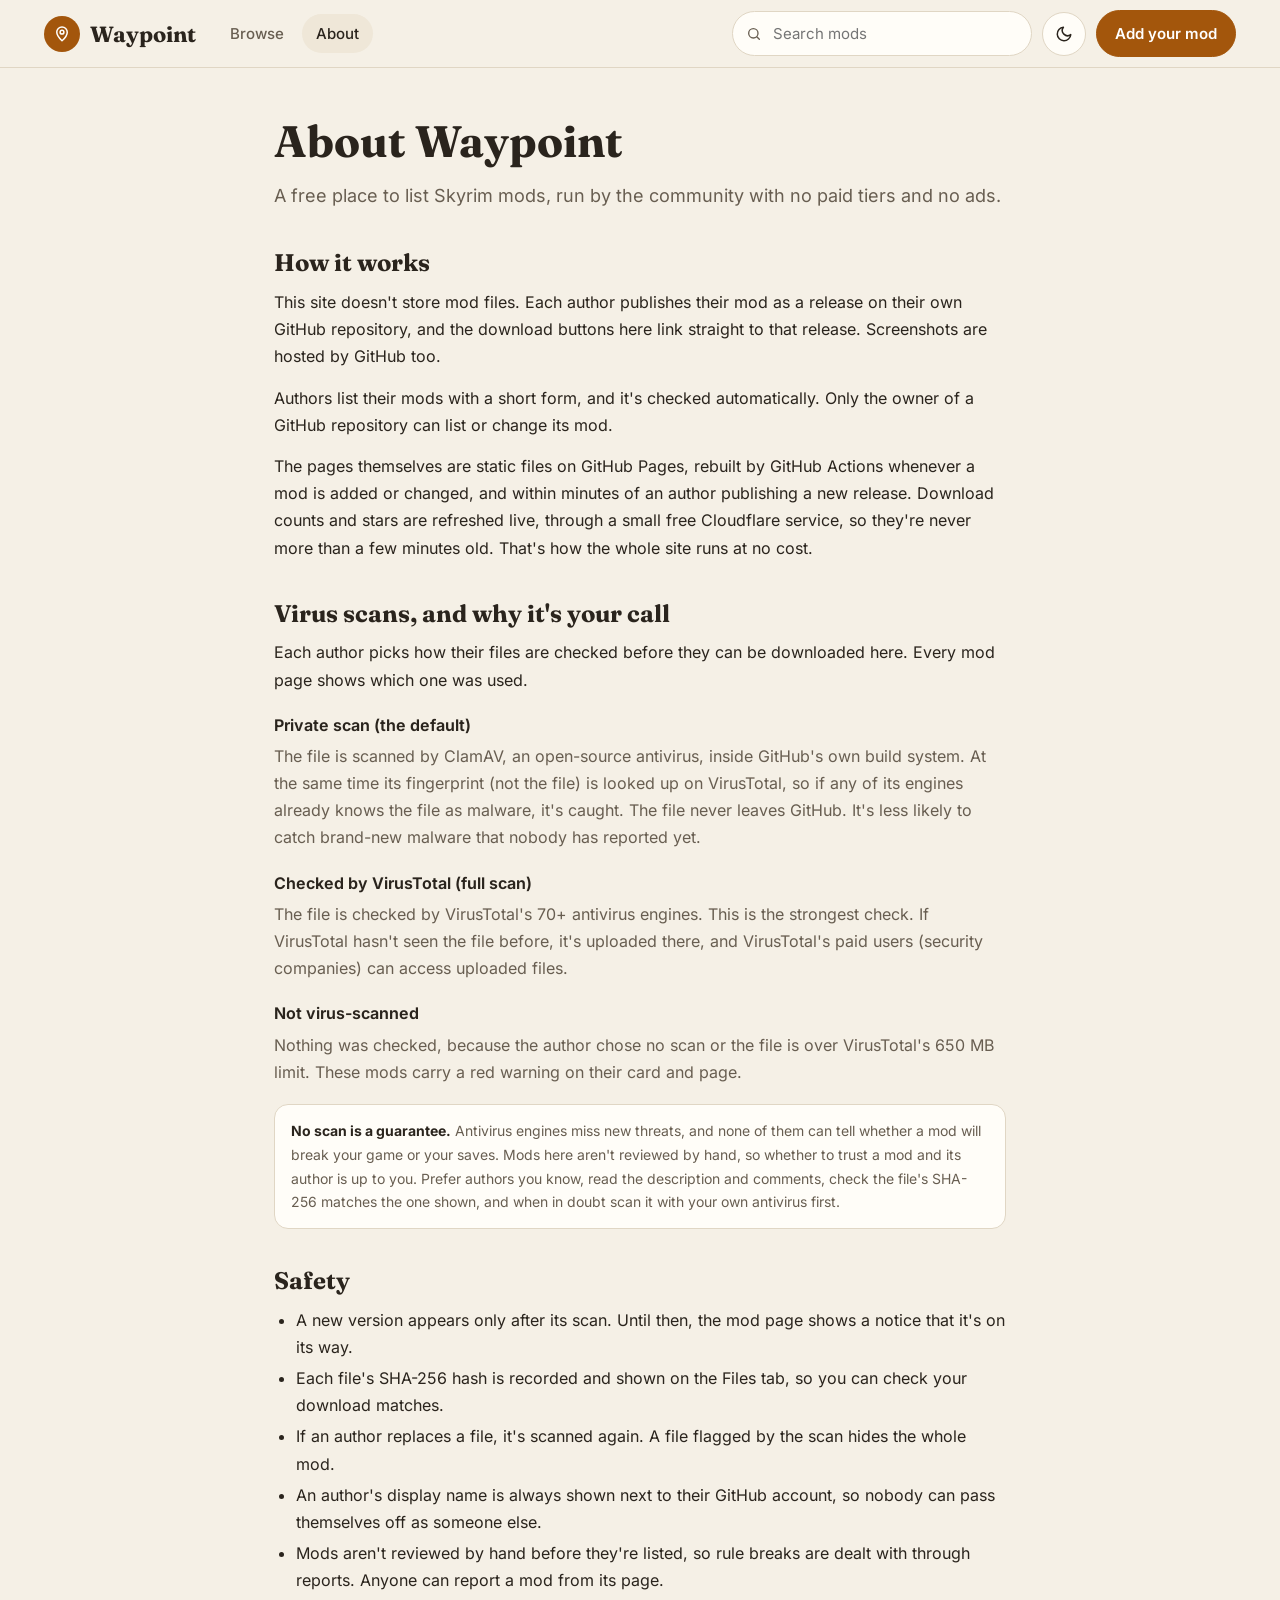
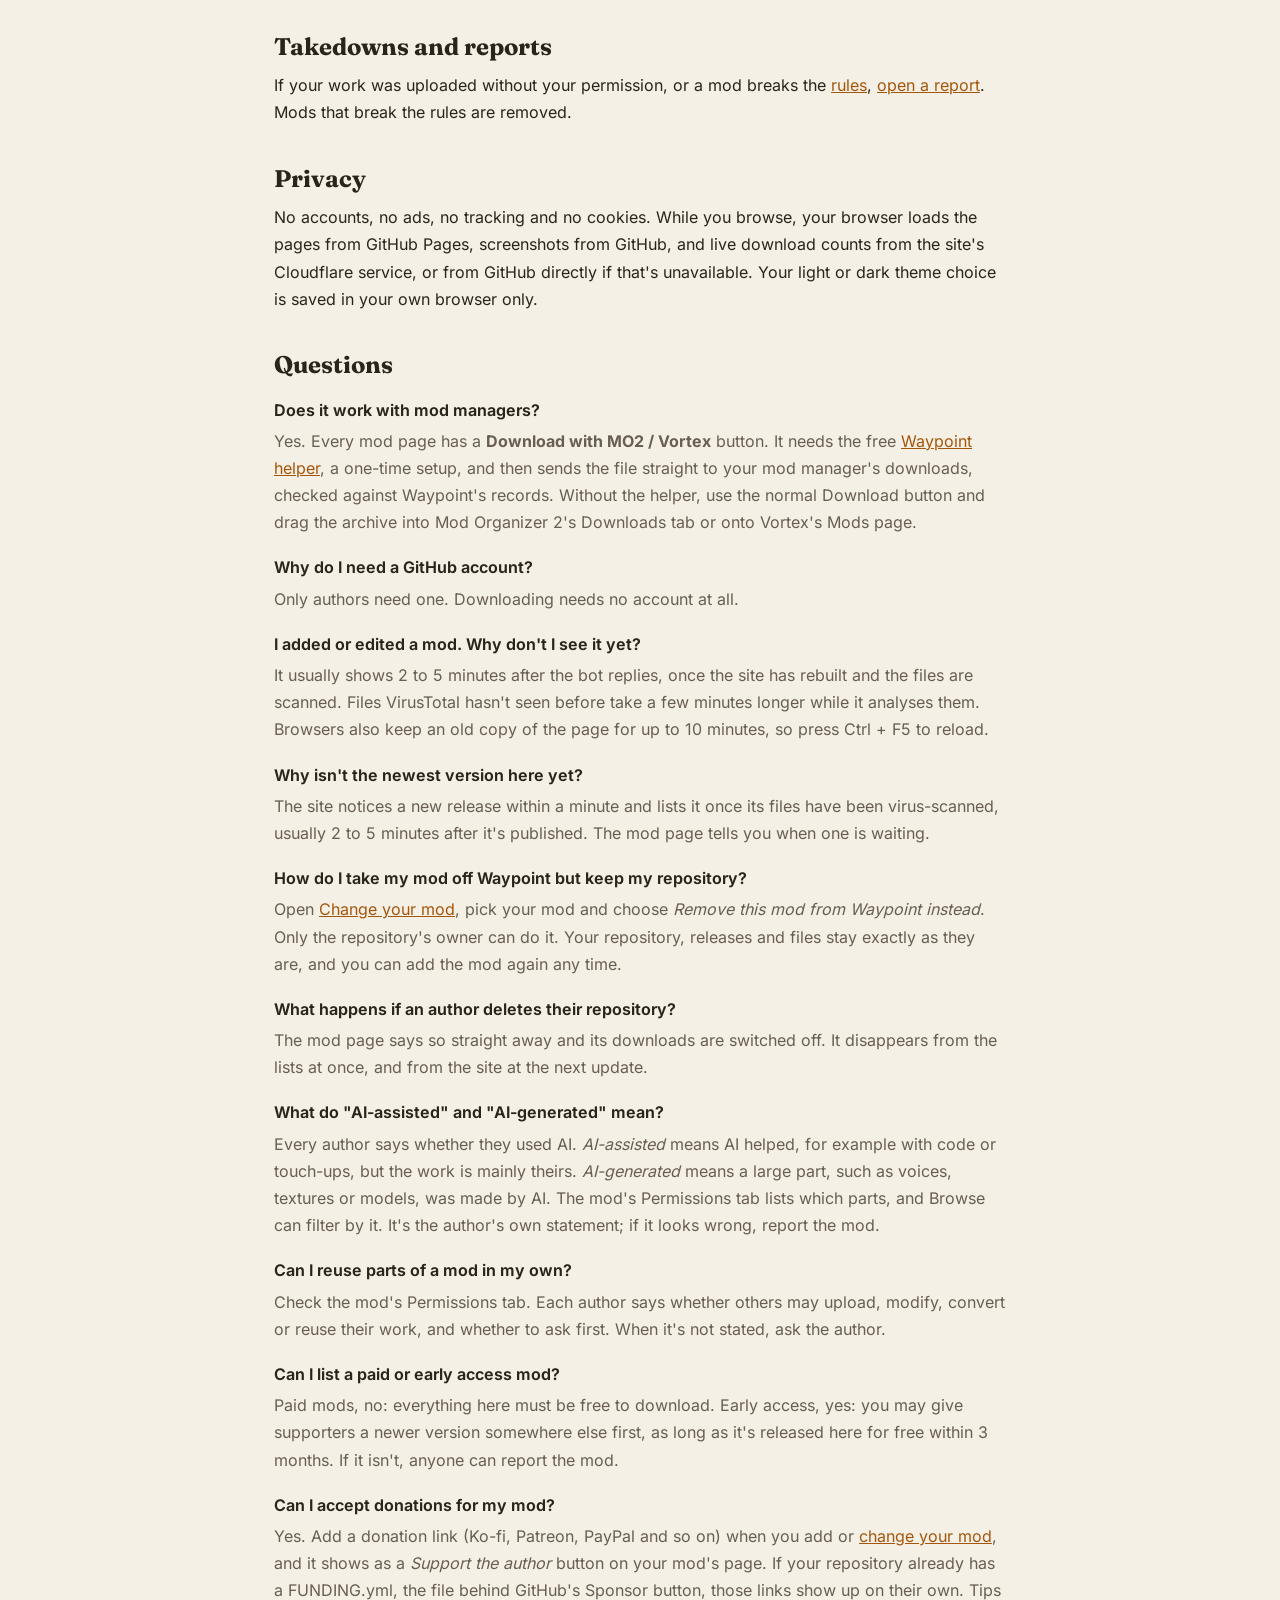
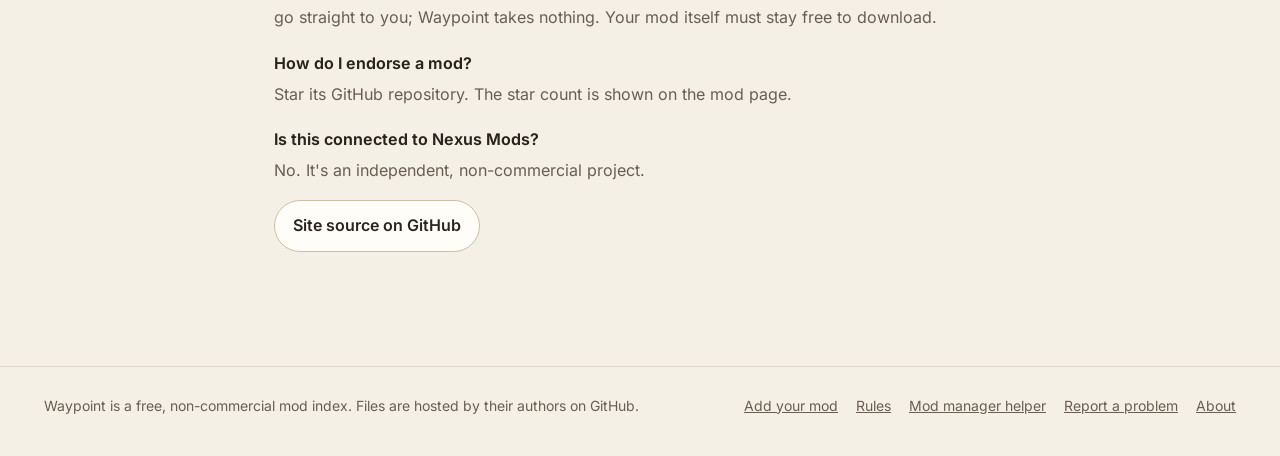
==== commit 96137360: "Support the author: donation link on the forms, links from the author's FUNDING.yml, shown on mod pa" ====
--- a/about.html
+++ b/about.html
@@ -66,6 +66,8 @@
         <dd>Check the mod's Permissions tab. Each author says whether others may upload, modify, convert or reuse their work, and whether to ask first. When it's not stated, ask the author.</dd>
         <dt>Can I list a paid or early access mod?</dt>
         <dd>Paid mods, no: everything here must be free to download. Early access, yes: you may give supporters a newer version somewhere else first, as long as it's released here for free within 3 months. If it isn't, anyone can report the mod.</dd>
+        <dt>Can I accept donations for my mod?</dt>
+        <dd>Yes. Add a donation link (Ko-fi, Patreon, PayPal and so on) when you add or <a href="add.html?edit">change your mod</a>, and it shows as a <em>Support the author</em> button on your mod's page. If your repository already has a FUNDING.yml, the file behind GitHub's Sponsor button, those links show up on their own. Tips go straight to you; Waypoint takes nothing. Your mod itself must stay free to download.</dd>
         <dt>How do I endorse a mod?</dt>
         <dd>Star its GitHub repository. The star count is shown on the mod page.</dd>
         <dt>Is this connected to Nexus Mods?</dt>
--- a/assets/style.css
+++ b/assets/style.css
@@ -528,3 +528,35 @@
 .remove-box { margin-top: 4px; }
 .remove-box p { margin: 0 0 12px; font-size: 14px; line-height: 1.6; }
 .remove-actions { display: flex; align-items: center; gap: 14px; flex-wrap: wrap; margin-top: 12px !important; }
+
+/* Rich descriptions (Markdown and Nexus BBCode) */
+.prose h4 { font-family: var(--serif); font-size: 18px; margin: 20px 0 8px; }
+.prose h5, .prose h6 { font-size: 15px; margin: 18px 0 6px; }
+.prose a { overflow-wrap: anywhere; }
+.prose hr { border: 0; border-top: 1px solid var(--border); margin: 22px 0; }
+.prose blockquote { margin: 0 0 14px; padding: 10px 16px; border-left: 3px solid var(--accent); background: var(--surface); border-radius: 0 12px 12px 0; color: var(--muted); }
+.prose blockquote > :last-child { margin-bottom: 0; }
+.prose pre { margin: 0 0 14px; padding: 14px 16px; background: var(--surface-2); border-radius: 12px; overflow-x: auto; }
+.prose pre code { background: none; padding: 0; font-size: 13px; white-space: pre; }
+.prose li > p { margin: 0; }
+.prose .t-center { text-align: center; }
+.prose .t-right { text-align: right; }
+.prose .d-img { max-width: 100%; height: auto; border-radius: 10px; vertical-align: middle; }
+.prose details.spoiler { margin: 0 0 14px; border: 1px solid var(--border); border-radius: 12px; padding: 10px 14px; background: var(--surface); }
+.prose details.spoiler > summary { cursor: pointer; font-weight: 600; color: var(--accent); }
+.prose details.spoiler[open] > summary { margin-bottom: 10px; }
+.yt { display: flex; align-items: center; justify-content: center; gap: 14px; width: 100%; max-width: 640px; aspect-ratio: 16 / 9; margin: 0 auto 14px; border: 1px solid var(--border); border-radius: 14px; background: var(--surface-2); color: var(--text); font: inherit; font-weight: 650; cursor: pointer; }
+.yt:hover { border-color: var(--accent); }
+.yt-play { width: 56px; height: 56px; border-radius: 50%; background: var(--accent); color: var(--on-accent); display: grid; place-items: center; font-size: 20px; padding-left: 4px; }
+.yt small { display: block; color: var(--muted); font-weight: 500; font-size: 12px; }
+.yt > span:last-child { text-align: left; }
+.yt-frame { display: block; width: 100%; max-width: 640px; aspect-ratio: 16 / 9; margin: 0 auto 14px; border: 0; border-radius: 14px; }
+.desc-preview { margin-top: 10px; padding: 16px 18px; border: 1px dashed var(--border-strong); border-radius: 16px; background: var(--bg); max-height: 420px; overflow-y: auto; }
+.desc-tools { display: flex; justify-content: space-between; align-items: center; gap: 10px; flex-wrap: wrap; margin-top: 6px; }
+.desc-tools .hint { margin: 0; }
+
+/* Support the author */
+.support-note { margin: 0 0 12px; color: var(--muted); font-size: 14px; line-height: 1.55; }
+.support-links { display: flex; flex-direction: column; gap: 8px; }
+.support-links .btn { justify-content: flex-start; }
+.support-links .btn svg { color: #e5484d; }
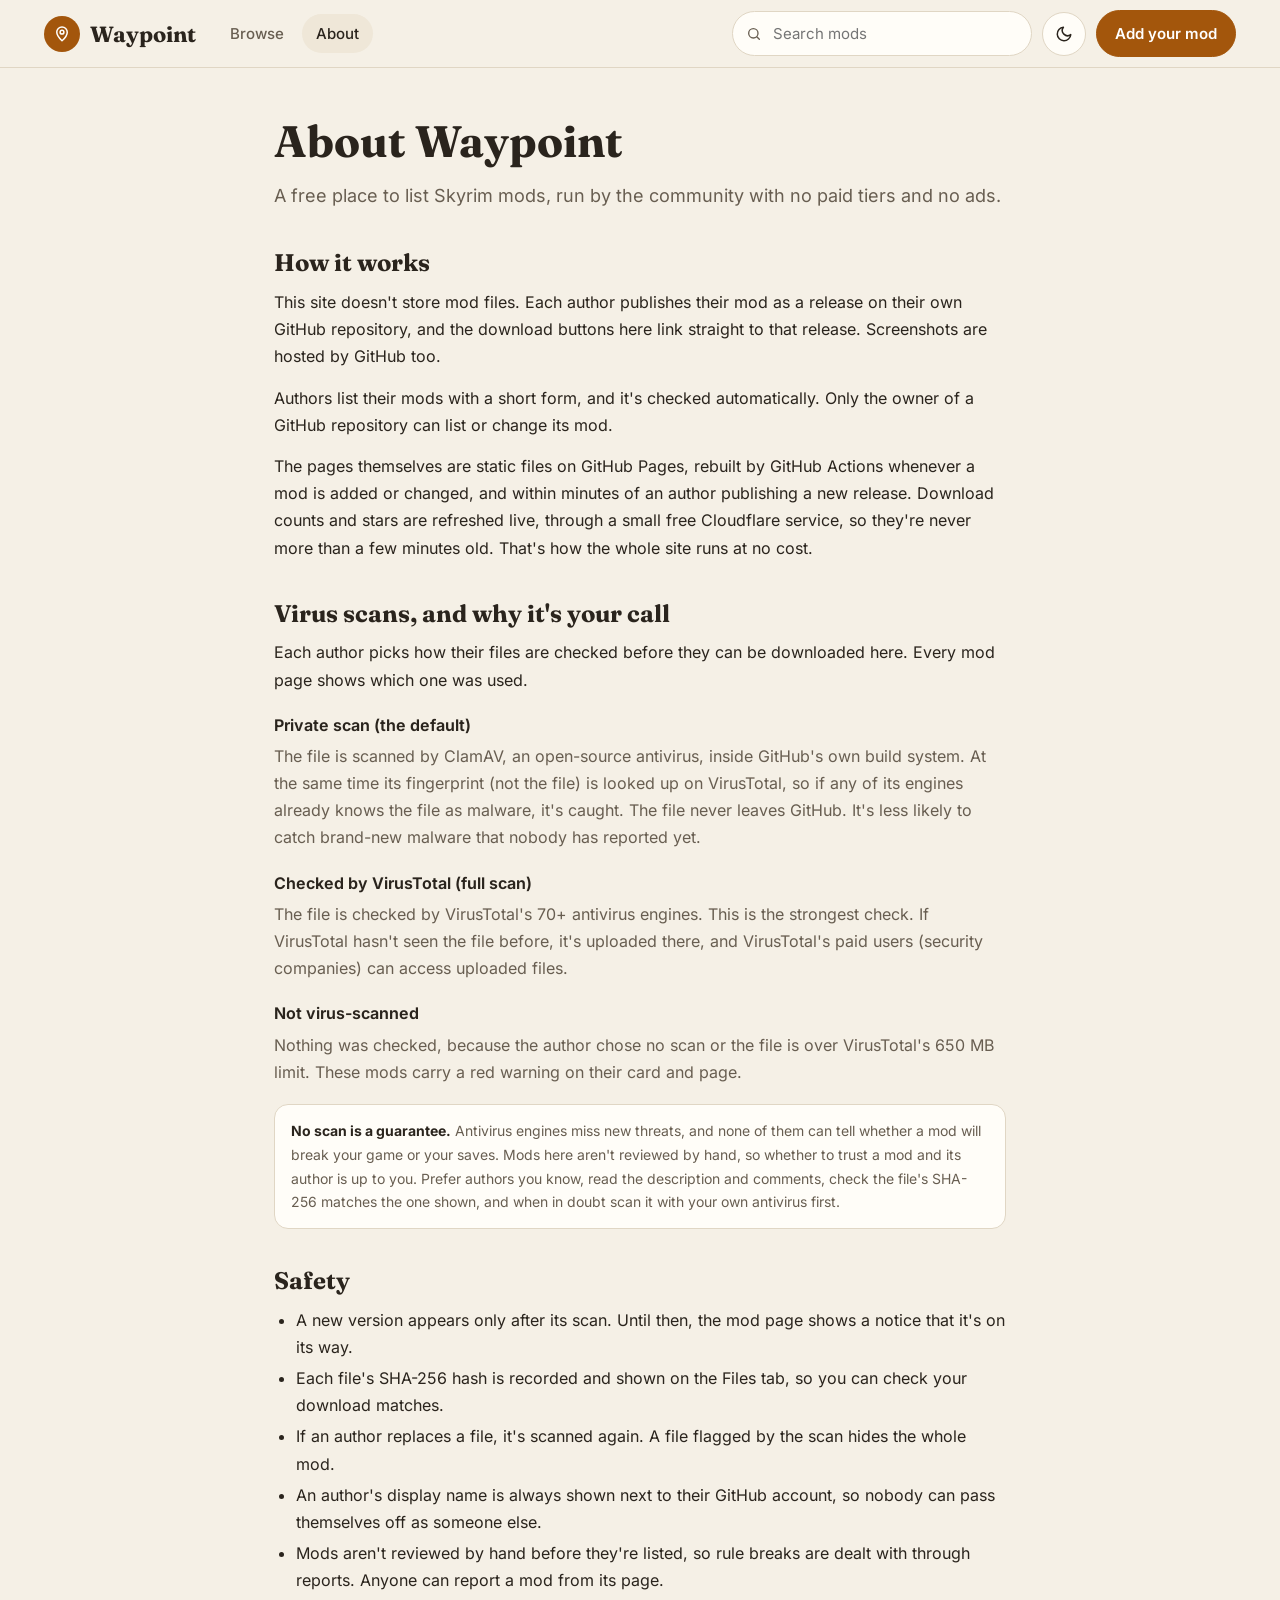
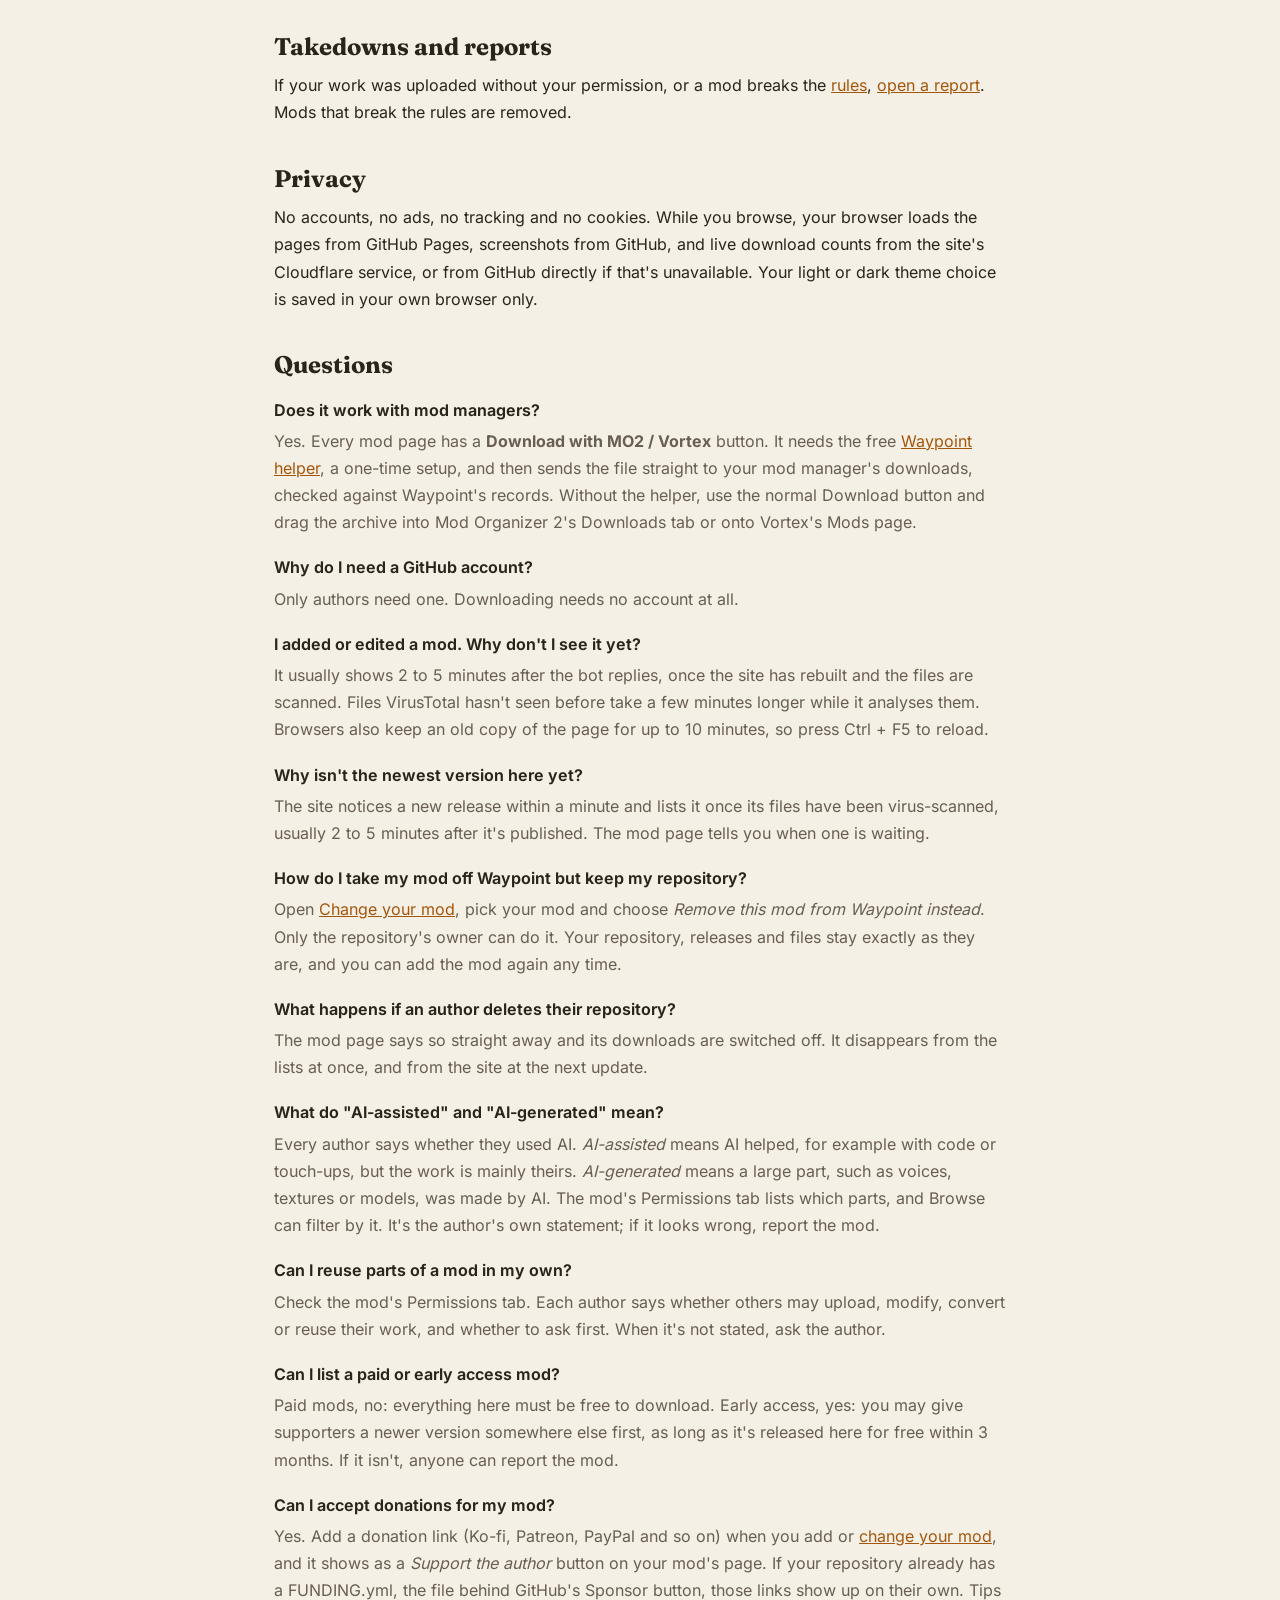
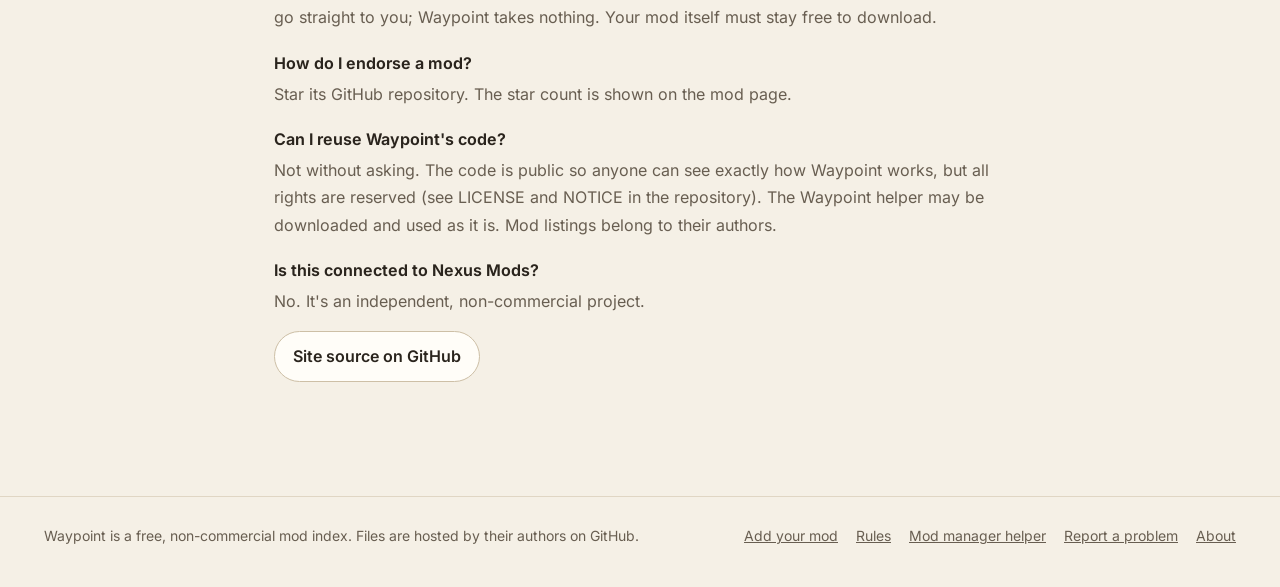
==== commit 730e191f: "License: all rights reserved (helper may be used as is); NOTICE for mod listings and fonts Authors a" ====
--- a/about.html
+++ b/about.html
@@ -70,6 +70,8 @@
         <dd>Yes. Add a donation link (Ko-fi, Patreon, PayPal and so on) when you add or <a href="add.html?edit">change your mod</a>, and it shows as a <em>Support the author</em> button on your mod's page. If your repository already has a FUNDING.yml, the file behind GitHub's Sponsor button, those links show up on their own. Tips go straight to you; Waypoint takes nothing. Your mod itself must stay free to download.</dd>
         <dt>How do I endorse a mod?</dt>
         <dd>Star its GitHub repository. The star count is shown on the mod page.</dd>
+        <dt>Can I reuse Waypoint's code?</dt>
+        <dd>Not without asking. The code is public so anyone can see exactly how Waypoint works, but all rights are reserved (see LICENSE and NOTICE in the repository). The Waypoint helper may be downloaded and used as it is. Mod listings belong to their authors.</dd>
         <dt>Is this connected to Nexus Mods?</dt>
         <dd>No. It's an independent, non-commercial project.</dd>
       </dl>
@@ -79,7 +81,6 @@
   </main>
   <footer id="site-footer" class="site-footer"></footer>
   <script src="data/site.js"></script>
-  <script src="data/mods.js"></script>
   <script src="assets/app.js"></script>
 </body>
 </html>
--- a/assets/style.css
+++ b/assets/style.css
@@ -11,7 +11,7 @@
   --accent: #a3560c; --accent-strong: #84450a; --on-accent: #ffffff;
   --moss: #4c7547; --on-moss: #ffffff;
   --contour: rgba(120, 88, 45, .16); --dot-off: #cdbfa6; --shadow: rgba(80, 55, 20, .14);
-  --good: #2f6f35; --warn: #b42318; --warn-bg: #fdecea;
+  --good: #2f6f35; --warn: #b42318; --warn-bg: #fdecea; --on-warn: #ffffff;
   --radius: 18px; --maxw: 1240px;
   --serif: "Fraunces", Georgia, serif;
   --sans: "Inter", system-ui, -apple-system, "Segoe UI", Roboto, sans-serif;
@@ -27,7 +27,7 @@
     --accent: #e8a54b; --accent-strong: #f3c27f; --on-accent: #1d1305;
     --moss: #93b98d; --on-moss: #112010;
     --contour: rgba(232, 190, 130, .12); --dot-off: #3a424d; --shadow: rgba(0, 0, 0, .35);
-    --good: #93b98d; --warn: #ff8a7a; --warn-bg: #3b1e22;
+    --good: #93b98d; --warn: #ff8a7a; --warn-bg: #3b1e22; --on-warn: #2a0f0b;
     color-scheme: dark;
   }
 }
@@ -38,7 +38,7 @@
   --accent: #e8a54b; --accent-strong: #f3c27f; --on-accent: #1d1305;
   --moss: #93b98d; --on-moss: #112010;
   --contour: rgba(232, 190, 130, .12); --dot-off: #3a424d; --shadow: rgba(0, 0, 0, .35);
-  --good: #93b98d; --warn: #ff8a7a; --warn-bg: #3b1e22;
+  --good: #93b98d; --warn: #ff8a7a; --warn-bg: #3b1e22; --on-warn: #2a0f0b;
   color-scheme: dark;
 }
 
@@ -56,7 +56,7 @@
 h1, h2 { font-family: var(--serif); font-weight: 700; }
 .wrap { max-width: var(--maxw); margin: 0 auto; padding: 0 24px; }
 .muted { color: var(--muted); }
-.mono { font-family: var(--mono); }
+[hidden] { display: none !important; }
 :focus-visible { outline: 2px solid var(--accent); outline-offset: 2px; }
 
 /* Topographic backgrounds: app.js draws contour lines into a .topo layer */
@@ -97,7 +97,7 @@
 .search { position: relative; display: block; }
 .search > svg { position: absolute; left: 14px; top: 50%; transform: translateY(-50%); color: var(--muted); pointer-events: none; }
 .search .input { padding-left: 40px; }
-.input-lg { padding: 18px 22px 18px 56px !important; font-size: 17px; border-radius: 999px; border-color: var(--border-strong); }
+.search .input-lg { padding: 18px 22px 18px 56px; font-size: 17px; border-color: var(--border-strong); }
 .search > .ico-lg { left: 22px; }
 .btn { display: inline-flex; align-items: center; justify-content: center; gap: 8px; padding: 11px 18px; border-radius: 999px; font: inherit; font-weight: 600; text-decoration: none; border: 1px solid var(--border-strong); background: var(--surface); color: var(--text); cursor: pointer; }
 .btn:hover { background: var(--surface-2); color: var(--text); }
@@ -105,87 +105,67 @@
 .btn-primary:hover { background: var(--accent-strong); border-color: var(--accent-strong); color: var(--on-accent); }
 .btn-lg { padding: 14px 22px; font-size: 16px; }
 .btn-sm { padding: 6px 12px; font-size: 14px; }
-.btn-row { display: flex; gap: 10px; flex-wrap: wrap; }
 .btn-disabled, .btn-disabled:hover { opacity: .45; pointer-events: none; cursor: not-allowed; }
 
-/* Home hero: text on the left, the "Popular on the trail" slider on the right */
+/* Home: top section (text on a contour map, the trail ending at a waypoint pin) */
 .hero { border-bottom: 1px solid var(--border); }
-.hero-inner { display: flex; flex-wrap: wrap; gap: 48px; align-items: center; padding-top: 76px; padding-bottom: 84px; }
-.hero-text { flex: 1 1 520px; min-width: 0; }
+.hero-inner { padding-top: 76px; padding-bottom: 84px; }
 .eyebrow { margin: 0 0 16px; font-size: 14px; font-weight: 600; letter-spacing: .12em; color: var(--accent); text-transform: uppercase; }
 .hero h1 { font-size: clamp(38px, 5.2vw, 62px); line-height: 1.03; letter-spacing: -0.01em; margin: 0; max-width: 640px; }
 .hero p.lead { color: var(--muted); font-size: 19px; line-height: 1.6; max-width: 540px; margin: 22px 0 0; }
 .hero .search { max-width: 560px; margin-top: 32px; }
 .hero-stats { margin: 22px 0 0; color: var(--muted); font-size: 15px; }
 .hero-stats b { color: var(--text); }
+@media (max-width: 760px) { .hero .trail { display: none; } }
 @media (max-width: 600px) {
-  .hero-inner { padding-top: 38px; padding-bottom: 44px; gap: 26px; }
+  .hero-inner { padding-top: 38px; padding-bottom: 44px; }
   .hero p.lead { font-size: 16px; }
   .hero .search { margin-top: 22px; }
 }
 
-/* Popular slider */
-.slider { flex: 0 1 430px; min-width: 0; width: 100%; background: var(--surface); border: 1px solid var(--border); border-radius: 22px; overflow: hidden; box-shadow: 0 24px 60px var(--shadow); }
-.slider-head { display: flex; justify-content: space-between; align-items: center; padding: 14px 18px; border-bottom: 1px solid var(--border); }
+/* "Popular on the trail": one wide card, picture on the left and text on the right (stacked on phones) */
+.pop-band .wrap { padding-top: 40px; }
+.slider { display: grid; grid-template-columns: minmax(0, 1.15fr) minmax(0, 1fr); grid-template-rows: auto 1fr auto;
+  background: var(--surface); border: 1px solid var(--border); border-radius: 22px; overflow: hidden; box-shadow: 0 18px 50px var(--shadow); }
+.slider-head { grid-column: 1 / -1; display: flex; justify-content: space-between; align-items: center; padding: 14px 18px; border-bottom: 1px solid var(--border); }
 .slider-head span:first-child { font-size: 13px; font-weight: 600; letter-spacing: .1em; text-transform: uppercase; color: var(--accent); }
 .slider-head span:last-child { color: var(--muted); font-size: 13px; }
-.slide { display: block; text-decoration: none; color: var(--text); }
+#slide { grid-column: 1 / -1; grid-row: 2 / 4; }
+.slide { display: grid; grid-template-columns: minmax(0, 1.15fr) minmax(0, 1fr); height: 100%; text-decoration: none; color: var(--text); }
 .slide:hover { color: var(--text); }
-.slide .cover { height: 190px; border-bottom: 1px solid var(--border); }
-.slide-body { padding: 18px 20px 4px; }
-.slide-body h3 { margin: 0 0 6px; font-family: var(--serif); font-size: 24px; font-weight: 700; }
-.slide-body p { margin: 0; color: var(--muted); font-size: 14px; line-height: 1.55; min-height: 4.65em; display: -webkit-box; -webkit-line-clamp: 3; -webkit-box-orient: vertical; overflow: hidden; }
+.slide .cover { height: 100%; min-height: 280px; border-right: 1px solid var(--border); }
+.slide .pin { transform: scale(1.3); }
+.slide-body { padding: 28px 28px 96px; }
+.slide-body h3 { margin: 0 0 10px; font-family: var(--serif); font-size: 30px; font-weight: 700; }
+.slide-body p { margin: 0; color: var(--muted); font-size: 16px; line-height: 1.55; display: -webkit-box; -webkit-line-clamp: 4; -webkit-box-orient: vertical; overflow: hidden; }
 .slide-body .meta { padding-top: 12px; }
 .rank { position: absolute; right: 12px; top: 12px; z-index: 2; background: var(--accent); color: var(--on-accent); font-size: 12px; font-weight: 700; padding: 4px 10px; border-radius: 999px; }
-.slider-ctrl { display: flex; align-items: center; justify-content: space-between; gap: 12px; padding: 16px 20px 20px; }
+.slider-ctrl { grid-column: 2; grid-row: 3; position: relative; z-index: 1; display: flex; align-items: center; justify-content: space-between; gap: 12px; padding: 0 28px 24px; }
 .slider-ctrl .btn { white-space: nowrap; }
-.dots[hidden], .arrows[hidden] { display: none; }
 .dots { display: flex; align-items: center; gap: 6px; }
 .dot { width: 8px; height: 8px; padding: 0; border: 0; border-radius: 999px; background: var(--dot-off); cursor: pointer; transition: width .2s, background .2s; position: relative; }
 .dot::after { content: ""; position: absolute; inset: -12px -4px; } /* bigger tap area */
 .dot[aria-current="true"] { width: 22px; background: var(--accent); }
 .arrows { display: flex; gap: 8px; }
 .arrows .icon-btn { background: var(--surface-2); }
-@media (max-width: 600px) {
-  .slider { flex-basis: 100%; border-radius: 20px; box-shadow: 0 18px 40px var(--shadow); }
-  .slide .cover { height: 150px; }
-  .slide-body h3 { font-size: 21px; }
+@media (prefers-reduced-motion: reduce) { .dot { transition: none; } }
+@media (max-width: 760px) {
+  .pop-band .wrap { padding-top: 28px; }
+  .slider, .slide { display: block; }
+  .slide .cover { height: 160px; min-height: 0; border-right: 0; border-bottom: 1px solid var(--border); }
+  .slide .pin { transform: none; }
+  .slide-body { padding: 16px 16px 4px; }
+  .slide-body h3 { font-size: 22px; margin-bottom: 6px; }
+  .slide-body p { font-size: 14px; -webkit-line-clamp: 3; }
   .slider-ctrl { flex-wrap: wrap; padding: 14px 16px 16px; }
   #slide-link { order: 1; flex-basis: 100%; }
-}
-@media (prefers-reduced-motion: reduce) { .dot { transition: none; } }
-
-/* "Popular on the trail" band under the hero: the slider as one wide card */
-.pop-band .wrap { padding-top: 40px; }
-.slider.wide { max-width: none; display: grid; grid-template-columns: minmax(0, 1.15fr) minmax(0, 1fr); grid-template-rows: auto 1fr auto; box-shadow: 0 18px 50px var(--shadow); }
-.slider.wide .slider-head { grid-column: 1 / -1; }
-.slider.wide #slide { grid-column: 1 / -1; grid-row: 2 / 4; }
-.slider.wide .slide { display: grid; grid-template-columns: minmax(0, 1.15fr) minmax(0, 1fr); height: 100%; }
-.slider.wide .slide .card-media { position: relative; }
-.slider.wide .slide .cover { height: 100%; min-height: 280px; border-bottom: 0; border-right: 1px solid var(--border); }
-.slider.wide .slide .pin { transform: scale(1.3); }
-.slider.wide .slide-body { padding: 28px 28px 96px; }
-.slider.wide .slide-body h3 { font-size: 30px; margin-bottom: 10px; }
-.slider.wide .slide-body p { font-size: 16px; -webkit-line-clamp: 4; min-height: 0; }
-.slider.wide .slider-ctrl { grid-column: 2; grid-row: 3; position: relative; z-index: 1; padding: 0 28px 24px; }
-@media (max-width: 760px) {
-  .slider.wide { display: block; }
-  .slider.wide .slide { display: block; }
-  .slider.wide .slide .cover { height: 160px; min-height: 0; border-right: 0; border-bottom: 1px solid var(--border); }
-  .slider.wide .slide .pin { transform: none; }
-  .slider.wide .slide-body { padding: 16px 16px 4px; }
-  .slider.wide .slide-body h3 { font-size: 22px; }
-  .slider.wide .slide-body p { font-size: 14px; -webkit-line-clamp: 3; }
-  .slider.wide .slider-ctrl { padding: 14px 16px 16px; flex-wrap: wrap; }
-  .slider.wide #slide-link { order: 1; flex-basis: 100%; }
-  .pop-band .wrap { padding-top: 28px; }
 }
 
 .section { padding: 56px 0 0; }
 .section-head { display: flex; justify-content: space-between; align-items: baseline; gap: 12px; margin-bottom: 18px; }
 .section-head h2, .section > .wrap > h2 { font-size: 32px; margin: 0 0 20px; }
+.section-head h2 { margin: 0; }
 @media (max-width: 600px) { .section { padding-top: 40px; } .section-head h2, .section > .wrap > h2 { font-size: 25px; } }
-.section-head h2 { margin: 0; }
 .section-head a { font-size: 15px; font-weight: 600; text-decoration: none; }
 
 /* Cards */
@@ -209,7 +189,6 @@
 .pin > svg { position: absolute; inset: 0; width: 100%; height: 100%; }
 .pin > svg + svg { inset: 11px 15px auto; width: 22px; height: 22px; color: var(--on-accent); }
 .card .cover .pin { transform: scale(.9); }
-@media (max-width: 760px) { .hero .trail { display: none; } }
 .cover-tag { position: absolute; left: 12px; top: 12px; font-size: 12px; font-weight: 600; color: var(--text); background: var(--surface); border: 1px solid var(--border); padding: 4px 10px; border-radius: 999px; z-index: 2; }
 .cover-badge { position: absolute; right: 12px; top: 12px; z-index: 2; background: var(--moss); color: var(--on-moss); font-size: 12px; font-weight: 700; padding: 4px 10px; border-radius: 999px; }
 .cover-ver { position: absolute; right: 12px; bottom: 10px; font-family: var(--mono); font-size: 11px; color: var(--muted); z-index: 2; }
@@ -297,7 +276,6 @@
 .viewer img { max-width: calc(100vw - 32px); max-height: calc(100vh - 96px); object-fit: contain; border-radius: 6px; }
 .v-btn { position: fixed; background: rgba(0, 0, 0, .55); color: #fff; border: 0; border-radius: 50%; width: 44px; height: 44px; font-size: 28px; line-height: 1; cursor: pointer; display: grid; place-items: center; }
 .v-btn:hover { background: rgba(0, 0, 0, .8); }
-.v-btn[hidden], .v-count[hidden] { display: none; }
 .v-prev { left: 16px; top: 50%; transform: translateY(-50%); }
 .v-next { right: 16px; top: 50%; transform: translateY(-50%); }
 .v-close { right: 16px; top: 16px; }
@@ -309,12 +287,35 @@
 .tab[aria-selected="true"] small { color: inherit; }
 .tab small { color: var(--muted); font-weight: 500; margin-left: 6px; }
 .panel { padding: 24px 2px 0; }
+/* Text formatting: descriptions, changelogs, credits (Markdown and BBCode, see md() in app.js) */
 .prose { font-size: 16px; line-height: 1.7; }
 .prose h3 { font-family: var(--serif); font-size: 22px; margin: 24px 0 8px; }
 .prose p { margin: 0 0 14px; }
 .prose ul, .prose ol { padding-left: 22px; margin: 0 0 14px; }
 .prose li { margin-bottom: 4px; }
 .prose code { font-family: var(--mono); background: var(--surface-2); padding: 1px 6px; border-radius: 5px; font-size: 13px; }
+.prose h4 { font-family: var(--serif); font-size: 18px; margin: 20px 0 8px; }
+.prose h5, .prose h6 { font-size: 15px; margin: 18px 0 6px; }
+.prose a { overflow-wrap: anywhere; }
+.prose hr { border: 0; border-top: 1px solid var(--border); margin: 22px 0; }
+.prose blockquote { margin: 0 0 14px; padding: 10px 16px; border-left: 3px solid var(--accent); background: var(--surface); border-radius: 0 12px 12px 0; color: var(--muted); }
+.prose blockquote > :last-child { margin-bottom: 0; }
+.prose pre { margin: 0 0 14px; padding: 14px 16px; background: var(--surface-2); border-radius: 12px; overflow-x: auto; }
+.prose pre code { background: none; padding: 0; font-size: 13px; white-space: pre; }
+.prose li > p { margin: 0; }
+.prose .t-center { text-align: center; }
+.prose .t-right { text-align: right; }
+.prose .d-img { max-width: 100%; height: auto; border-radius: 10px; vertical-align: middle; }
+.prose details.spoiler { margin: 0 0 14px; border: 1px solid var(--border); border-radius: 12px; padding: 10px 14px; background: var(--surface); }
+.prose details.spoiler > summary { cursor: pointer; font-weight: 600; color: var(--accent); }
+.prose details.spoiler[open] > summary { margin-bottom: 10px; }
+/* Videos in descriptions: a play button that loads YouTube only when pressed */
+.yt { display: flex; align-items: center; justify-content: center; gap: 14px; width: 100%; max-width: 640px; aspect-ratio: 16 / 9; margin: 0 auto 14px; border: 1px solid var(--border); border-radius: 14px; background: var(--surface-2); color: var(--text); font: inherit; font-weight: 650; cursor: pointer; }
+.yt:hover { border-color: var(--accent); }
+.yt-play { width: 56px; height: 56px; border-radius: 50%; background: var(--accent); color: var(--on-accent); display: grid; place-items: center; font-size: 20px; padding-left: 4px; }
+.yt small { display: block; color: var(--muted); font-weight: 500; font-size: 12px; }
+.yt > span:last-child { text-align: left; }
+.yt-frame { display: block; width: 100%; max-width: 640px; aspect-ratio: 16 / 9; margin: 0 auto 14px; border: 0; border-radius: 14px; }
 .release { background: var(--surface); border: 1px solid var(--border); border-radius: var(--radius); padding: 16px 18px; margin-bottom: 14px; }
 .release-head { display: flex; gap: 10px; align-items: center; flex-wrap: wrap; margin-bottom: 6px; }
 .release-head h3 { margin: 0; font-family: var(--mono); font-weight: 500; font-size: 17px; }
@@ -329,6 +330,8 @@
 .cl h3 { font-family: var(--mono); font-weight: 500; font-size: 16px; margin: 0 0 8px; }
 .cl h3 span { font-family: var(--sans); font-size: 14px; margin-left: 8px; }
 .side-card { background: var(--surface); border: 1px solid var(--border); border-radius: 18px; padding: 20px 22px; margin-bottom: 16px; }
+.side-note { margin: 0 0 12px; color: var(--muted); font-size: 14px; line-height: 1.55; }
+.side-note:last-child { margin-bottom: 0; }
 .side-card h4 { margin: 0 0 12px; font-weight: 600; font-size: 12px; letter-spacing: .08em; text-transform: uppercase; color: var(--muted); }
 .dl-box { display: flex; flex-direction: column; gap: 12px; }
 .dl-box .btn-lg { font-weight: 700; }
@@ -448,7 +451,6 @@
 .tile svg { color: var(--accent); flex: none; }
 .tile:has(input:checked) { border-color: var(--accent); background: var(--surface-2); box-shadow: inset 0 0 0 1px var(--accent); }
 .toggles { display: flex; flex-wrap: wrap; gap: 8px; align-items: center; }
-.toggles[hidden] { display: none; }
 #ai-parts { margin-top: 12px; }
 #ai-parts .hint { margin: 0 4px 0 0; }
 .toggle { position: relative; }
@@ -484,8 +486,6 @@
 #send-note .notice { margin-top: 14px; }
 #send-note p { margin: 10px 0 0; }
 .wnav { display: flex; align-items: center; gap: 12px; margin-top: 8px; padding-top: 20px; border-top: 1px solid var(--border); }
-.wnav > .btn:last-of-type, .wnav #send { margin-left: auto; }
-.wnav [hidden] { display: none; }
 .werror { flex: 1; color: var(--warn); font-weight: 600; font-size: 14px; }
 .add-alt { margin-top: 14px; }
 .add-more { padding-top: 24px; }
@@ -498,8 +498,11 @@
   .werror { order: 3; flex-basis: 100%; }
 }
 
+.desc-preview { margin-top: 10px; padding: 16px 18px; border: 1px dashed var(--border-strong); border-radius: 16px; background: var(--bg); max-height: 420px; overflow-y: auto; }
+.desc-tools { display: flex; justify-content: space-between; align-items: center; gap: 10px; flex-wrap: wrap; margin-top: 6px; }
+.desc-tools .hint { margin: 0; }
+
 /* Change your mod: picking the mod, current screenshots, list of changes */
-[data-mode][hidden], .shots-remove[hidden] { display: none !important; }
 .stepper button i { font-style: normal; }
 .mod-pick { display: flex; flex-direction: column; gap: 8px; max-height: 340px; overflow-y: auto; margin-bottom: 18px; }
 .pick { display: flex; align-items: center; gap: 12px; padding: 10px 12px; border: 1px solid var(--border); border-radius: 14px; background: var(--bg); color: var(--text); font: inherit; text-align: left; cursor: pointer; }
@@ -521,42 +524,13 @@
 .change-list { list-style: none; margin: 0 0 6px; padding: 12px 16px; border: 1px solid var(--border); border-radius: 16px; background: var(--bg); display: flex; flex-direction: column; gap: 6px; }
 .change-list li { display: flex; gap: 8px; align-items: center; font-size: 14px; }
 .change-list svg { color: var(--good); flex: none; }
-.btn-danger { background: var(--warn); border-color: var(--warn); color: #fff; }
-.btn-danger:hover { filter: brightness(1.08); background: var(--warn); border-color: var(--warn); color: #fff; }
-:root[data-theme="dark"] .btn-danger, :root[data-theme="dark"] .btn-danger:hover { color: #2a0f0b; }
-@media (prefers-color-scheme: dark) { :root:not([data-theme="light"]) .btn-danger, :root:not([data-theme="light"]) .btn-danger:hover { color: #2a0f0b; } }
+.btn-danger, .btn-danger:hover { background: var(--warn); border-color: var(--warn); color: var(--on-warn); }
+.btn-danger:hover { filter: brightness(1.08); }
 .remove-box { margin-top: 4px; }
 .remove-box p { margin: 0 0 12px; font-size: 14px; line-height: 1.6; }
 .remove-actions { display: flex; align-items: center; gap: 14px; flex-wrap: wrap; margin-top: 12px !important; }
 
-/* Rich descriptions (Markdown and Nexus BBCode) */
-.prose h4 { font-family: var(--serif); font-size: 18px; margin: 20px 0 8px; }
-.prose h5, .prose h6 { font-size: 15px; margin: 18px 0 6px; }
-.prose a { overflow-wrap: anywhere; }
-.prose hr { border: 0; border-top: 1px solid var(--border); margin: 22px 0; }
-.prose blockquote { margin: 0 0 14px; padding: 10px 16px; border-left: 3px solid var(--accent); background: var(--surface); border-radius: 0 12px 12px 0; color: var(--muted); }
-.prose blockquote > :last-child { margin-bottom: 0; }
-.prose pre { margin: 0 0 14px; padding: 14px 16px; background: var(--surface-2); border-radius: 12px; overflow-x: auto; }
-.prose pre code { background: none; padding: 0; font-size: 13px; white-space: pre; }
-.prose li > p { margin: 0; }
-.prose .t-center { text-align: center; }
-.prose .t-right { text-align: right; }
-.prose .d-img { max-width: 100%; height: auto; border-radius: 10px; vertical-align: middle; }
-.prose details.spoiler { margin: 0 0 14px; border: 1px solid var(--border); border-radius: 12px; padding: 10px 14px; background: var(--surface); }
-.prose details.spoiler > summary { cursor: pointer; font-weight: 600; color: var(--accent); }
-.prose details.spoiler[open] > summary { margin-bottom: 10px; }
-.yt { display: flex; align-items: center; justify-content: center; gap: 14px; width: 100%; max-width: 640px; aspect-ratio: 16 / 9; margin: 0 auto 14px; border: 1px solid var(--border); border-radius: 14px; background: var(--surface-2); color: var(--text); font: inherit; font-weight: 650; cursor: pointer; }
-.yt:hover { border-color: var(--accent); }
-.yt-play { width: 56px; height: 56px; border-radius: 50%; background: var(--accent); color: var(--on-accent); display: grid; place-items: center; font-size: 20px; padding-left: 4px; }
-.yt small { display: block; color: var(--muted); font-weight: 500; font-size: 12px; }
-.yt > span:last-child { text-align: left; }
-.yt-frame { display: block; width: 100%; max-width: 640px; aspect-ratio: 16 / 9; margin: 0 auto 14px; border: 0; border-radius: 14px; }
-.desc-preview { margin-top: 10px; padding: 16px 18px; border: 1px dashed var(--border-strong); border-radius: 16px; background: var(--bg); max-height: 420px; overflow-y: auto; }
-.desc-tools { display: flex; justify-content: space-between; align-items: center; gap: 10px; flex-wrap: wrap; margin-top: 6px; }
-.desc-tools .hint { margin: 0; }
-
 /* Support the author */
-.support-note { margin: 0 0 12px; color: var(--muted); font-size: 14px; line-height: 1.55; }
 .support-links { display: flex; flex-direction: column; gap: 8px; }
 .support-links .btn { justify-content: flex-start; }
 .support-links .btn svg { color: #e5484d; }
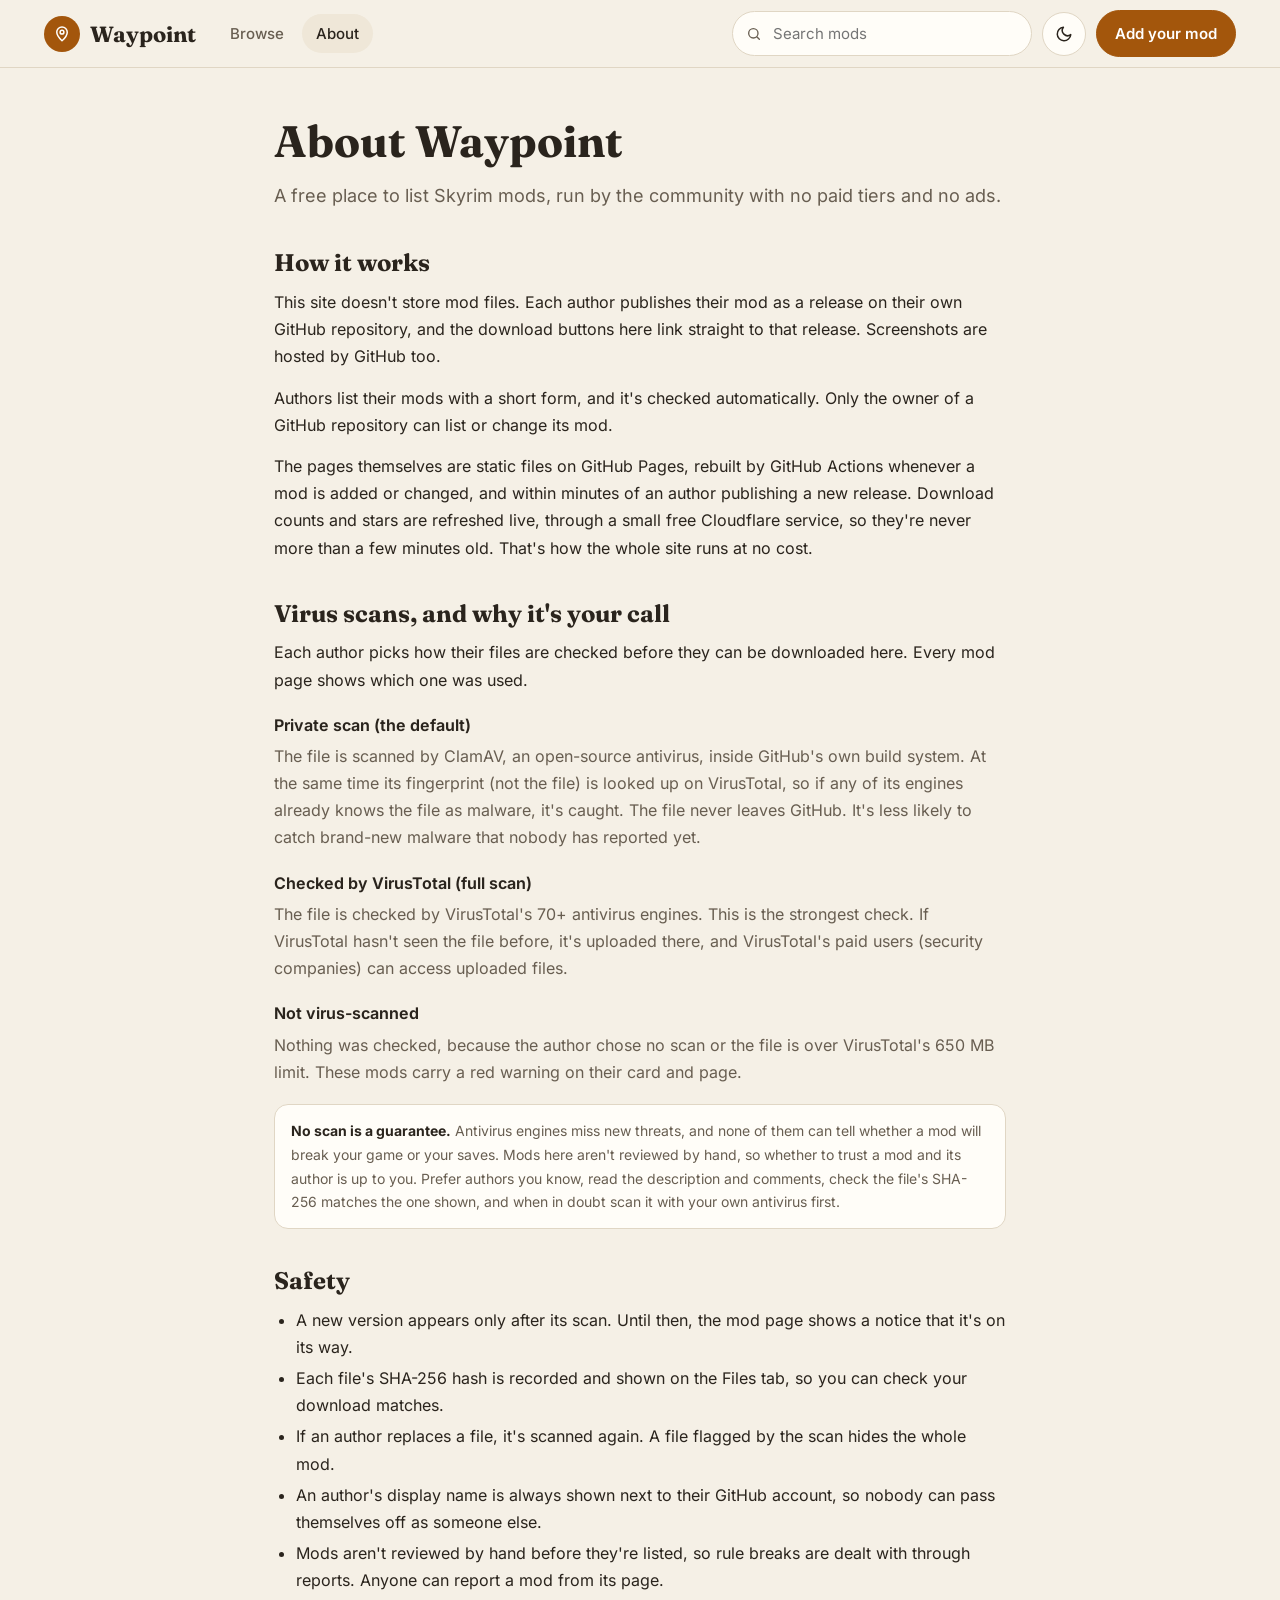
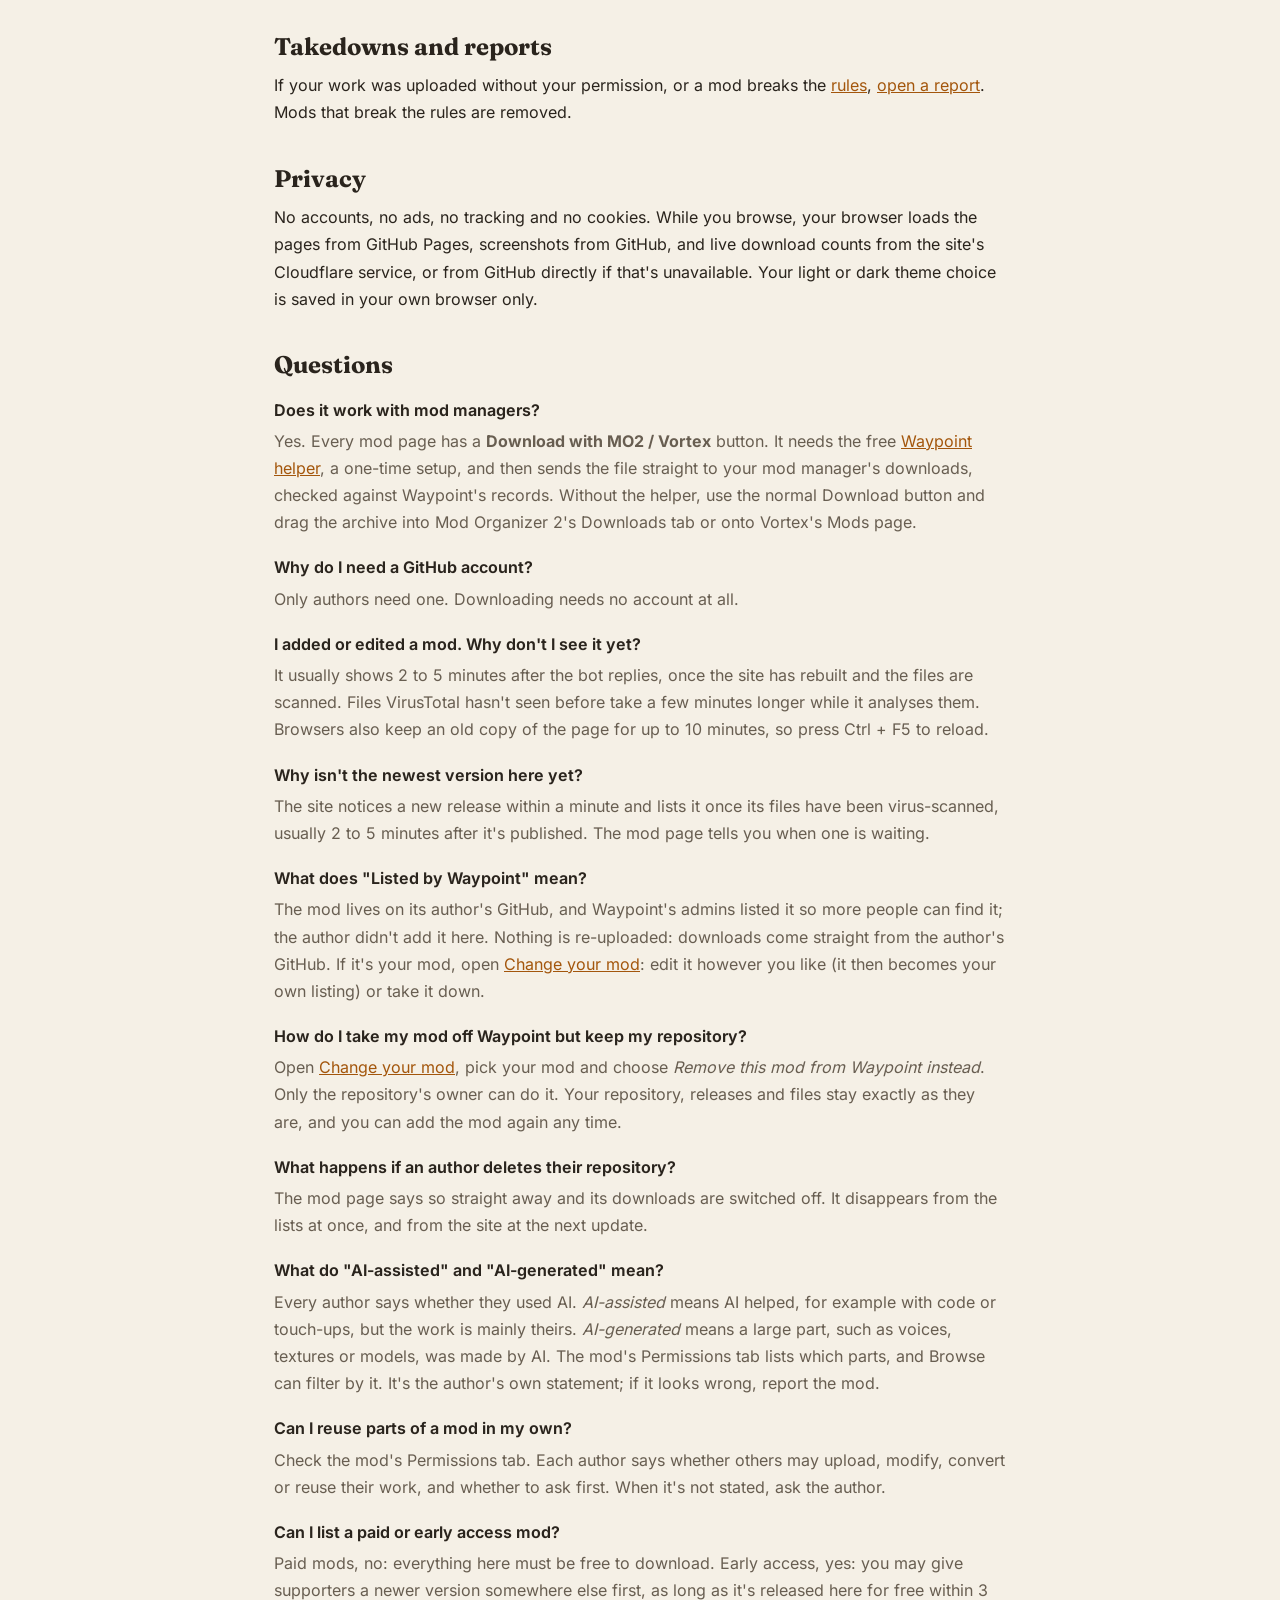
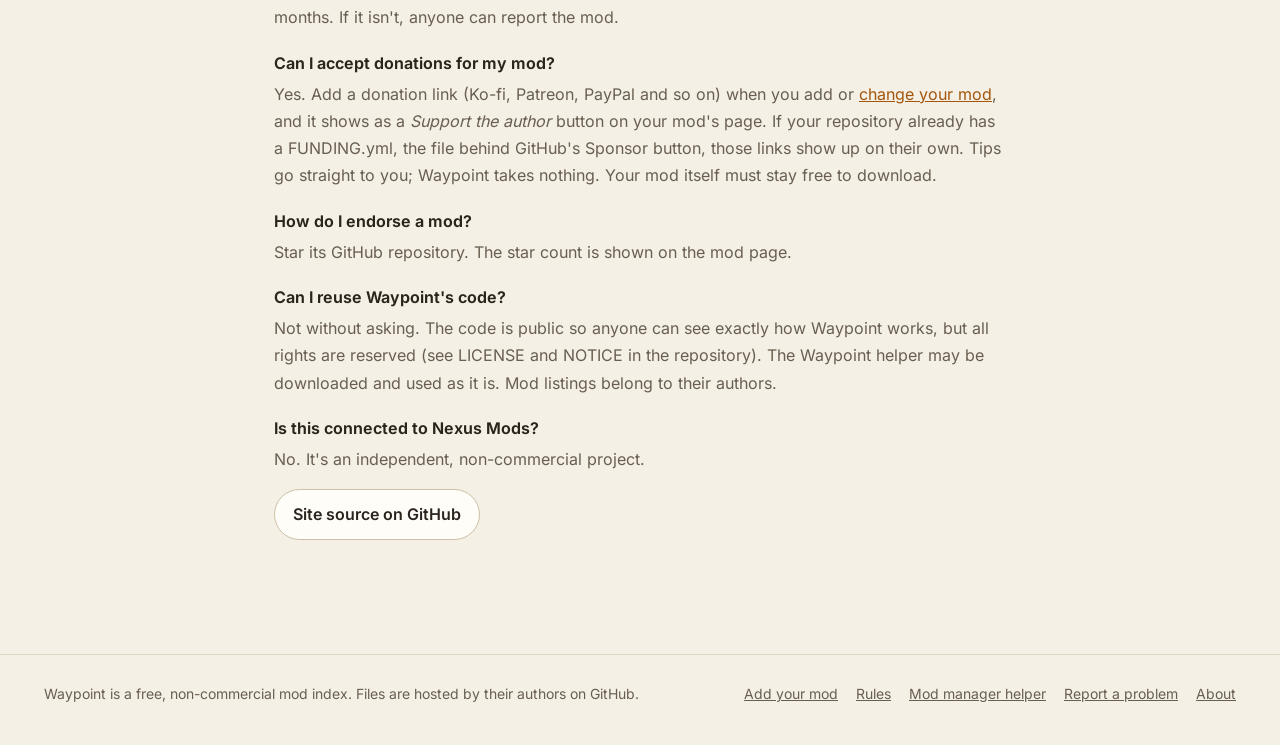
==== commit 4d3fb0e5: "Admins can list any public GitHub mod, marked "Listed by Waypoint" The owner can take the listing ov" ====
--- a/about.html
+++ b/about.html
@@ -56,6 +56,8 @@
         <dd>It usually shows 2 to 5 minutes after the bot replies, once the site has rebuilt and the files are scanned. Files VirusTotal hasn't seen before take a few minutes longer while it analyses them. Browsers also keep an old copy of the page for up to 10 minutes, so press Ctrl + F5 to reload.</dd>
         <dt>Why isn't the newest version here yet?</dt>
         <dd>The site notices a new release within a minute and lists it once its files have been virus-scanned, usually 2 to 5 minutes after it's published. The mod page tells you when one is waiting.</dd>
+        <dt>What does "Listed by Waypoint" mean?</dt>
+        <dd>The mod lives on its author's GitHub, and Waypoint's admins listed it so more people can find it; the author didn't add it here. Nothing is re-uploaded: downloads come straight from the author's GitHub. If it's your mod, open <a href="add.html?edit">Change your mod</a>: edit it however you like (it then becomes your own listing) or take it down.</dd>
         <dt>How do I take my mod off Waypoint but keep my repository?</dt>
         <dd>Open <a href="add.html?edit">Change your mod</a>, pick your mod and choose <em>Remove this mod from Waypoint instead</em>. Only the repository's owner can do it. Your repository, releases and files stay exactly as they are, and you can add the mod again any time.</dd>
         <dt>What happens if an author deletes their repository?</dt>
--- a/assets/style.css
+++ b/assets/style.css
@@ -359,6 +359,18 @@
 .ai-tag.ai-generated { color: var(--accent); border-color: var(--accent); }
 .ai-tag.ai-none { color: var(--good); border-color: var(--good); }
 .mod-head .ai-tag { padding: 4px 11px; }
+/* Bugs tab: the author's open GitHub issues */
+.bugs-head { display: flex; justify-content: space-between; align-items: center; gap: 12px 20px; flex-wrap: wrap; margin-bottom: 16px; }
+.bugs-head p { margin: 0; flex: 1 1 280px; }
+.bug-actions { display: flex; gap: 8px; flex-wrap: wrap; }
+.bugs { list-style: none; margin: 0; padding: 0; border: 1px solid var(--border); border-radius: var(--radius); overflow: hidden; background: var(--surface); }
+.bugs li { display: flex; flex-direction: column; gap: 4px; padding: 12px 18px; border-top: 1px solid var(--border); }
+.bugs li:first-child { border-top: 0; }
+.bugs li > a { font-weight: 600; color: var(--text); text-decoration: none; overflow-wrap: anywhere; }
+.bugs li > a:hover { color: var(--accent); }
+.bugs small { color: var(--muted); font-size: 13px; }
+.bugs .chips { gap: 6px; }
+.bugs .tag { font-size: 12px; padding: 2px 9px; }
 .panel-h { font-family: var(--serif); font-size: 22px; margin: 26px 0 12px; }
 .panel-h:first-child { margin-top: 0; }
 .perms { border: 1px solid var(--border); border-radius: var(--radius); overflow: hidden; background: var(--surface); }
@@ -386,6 +398,7 @@
 .notice { background: var(--surface); border: 1px solid var(--border); border-radius: 14px; padding: 14px 16px; color: var(--muted); font-size: 14px; }
 .notice strong { color: var(--text); }
 #live-note .notice { margin-top: 16px; }
+.listed-note { margin-top: 16px; border-left: 3px solid var(--moss); }
 .page .notice { margin: 18px 0; }
 .notice-warn { border-color: var(--warn); border-left-width: 3px; background: var(--warn-bg); color: var(--text); }
 .notice-warn strong { color: var(--warn); }
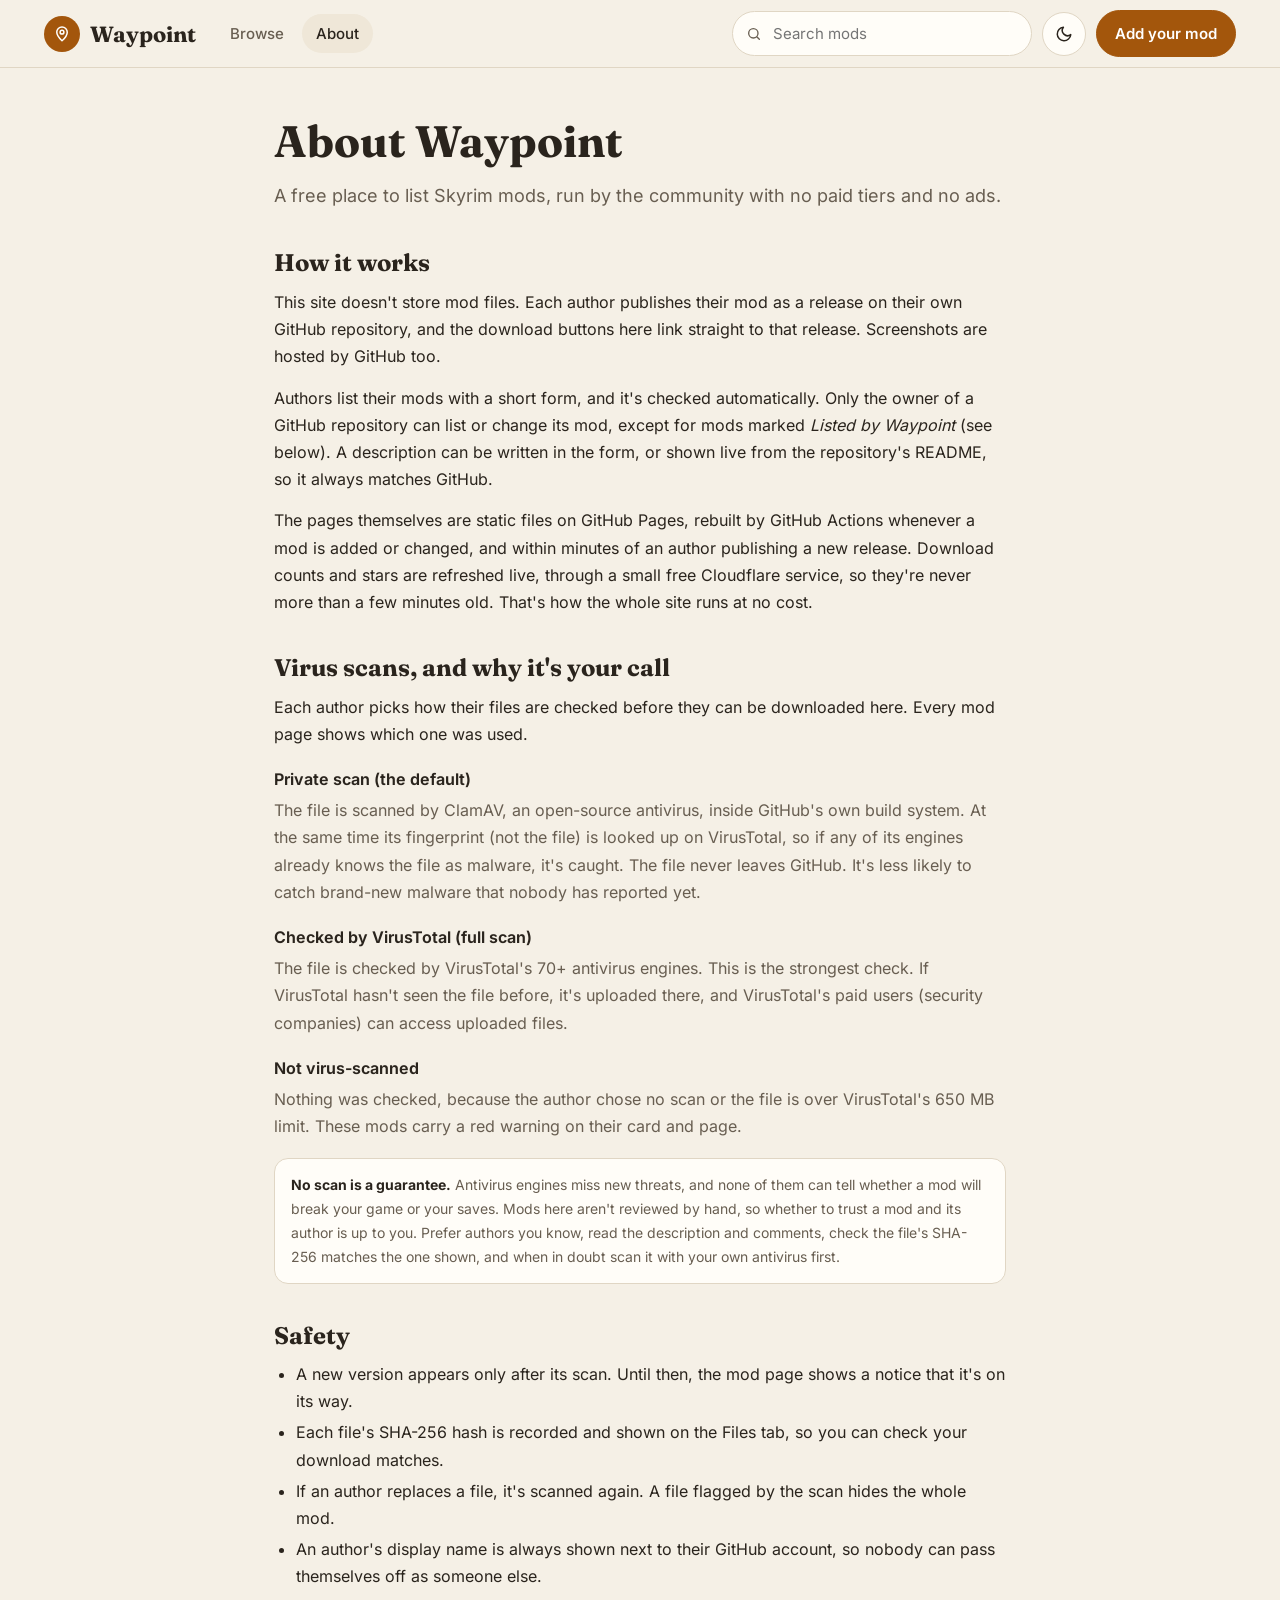
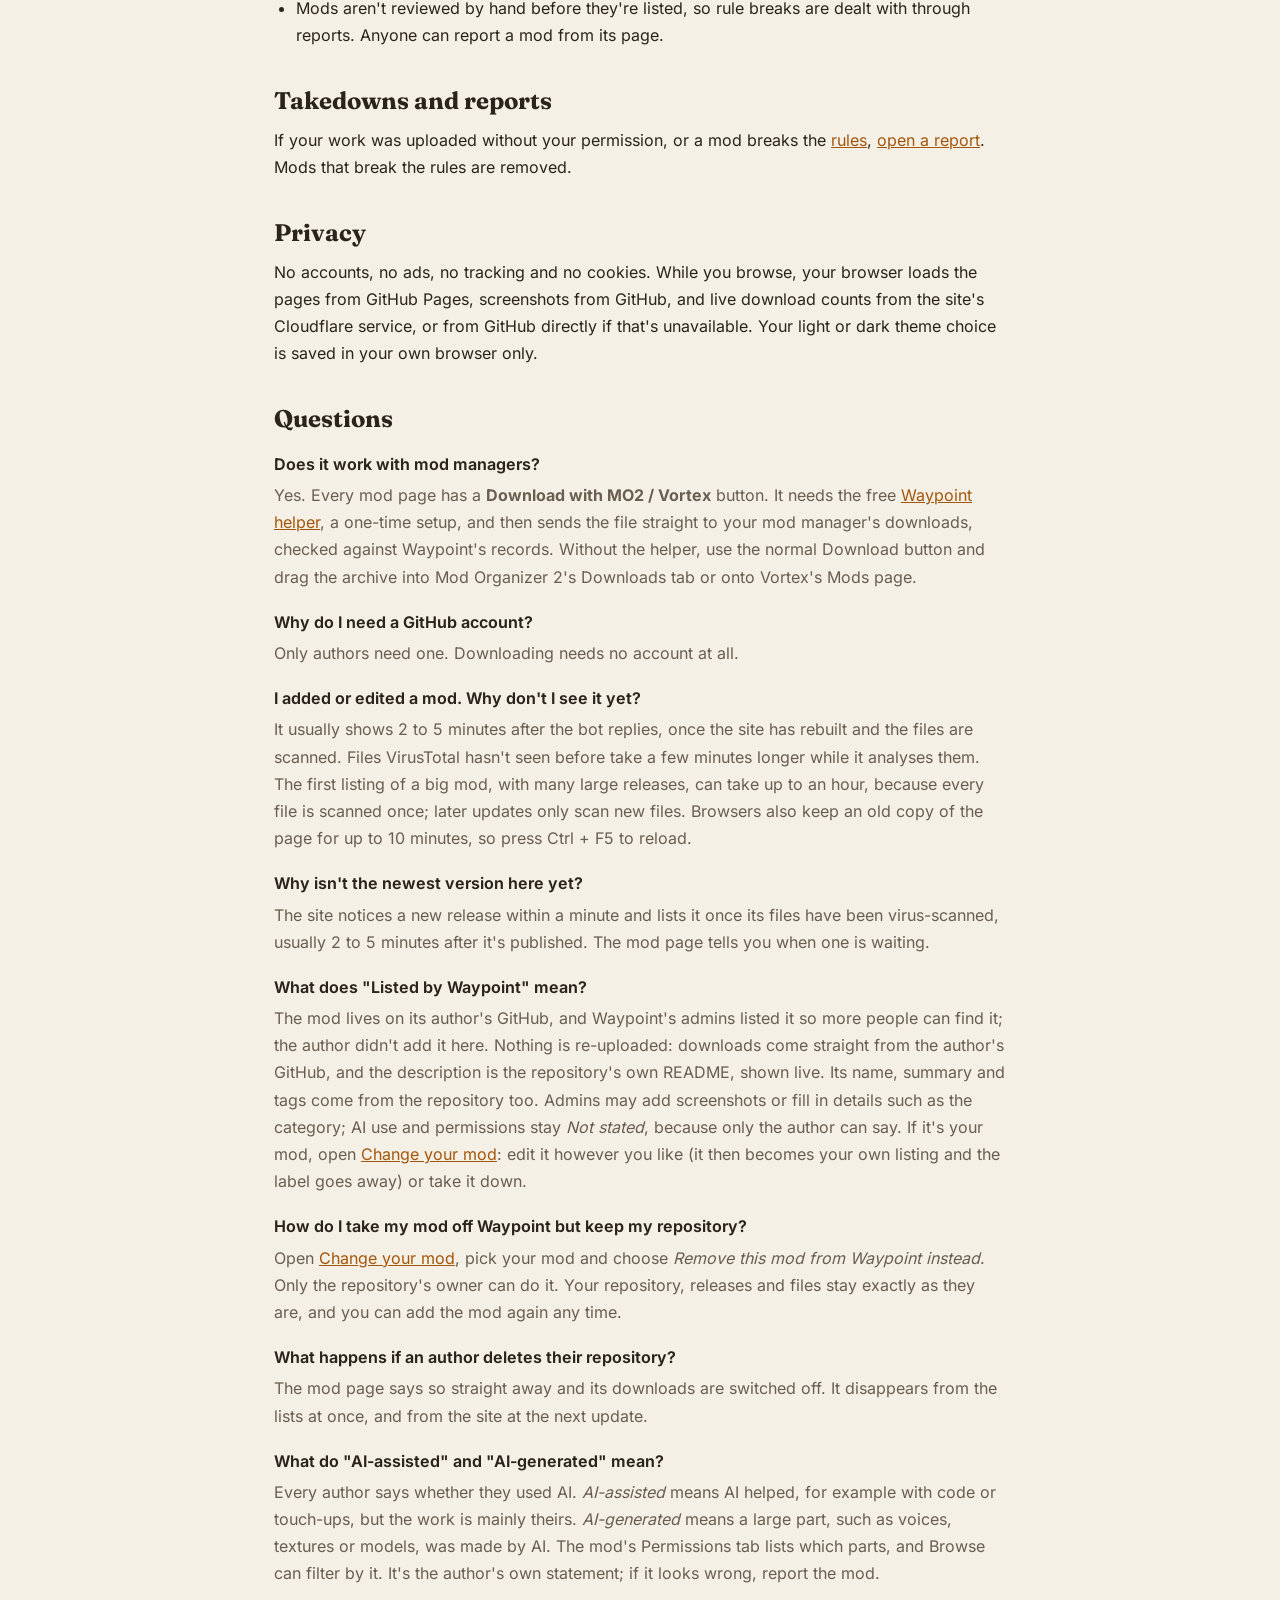
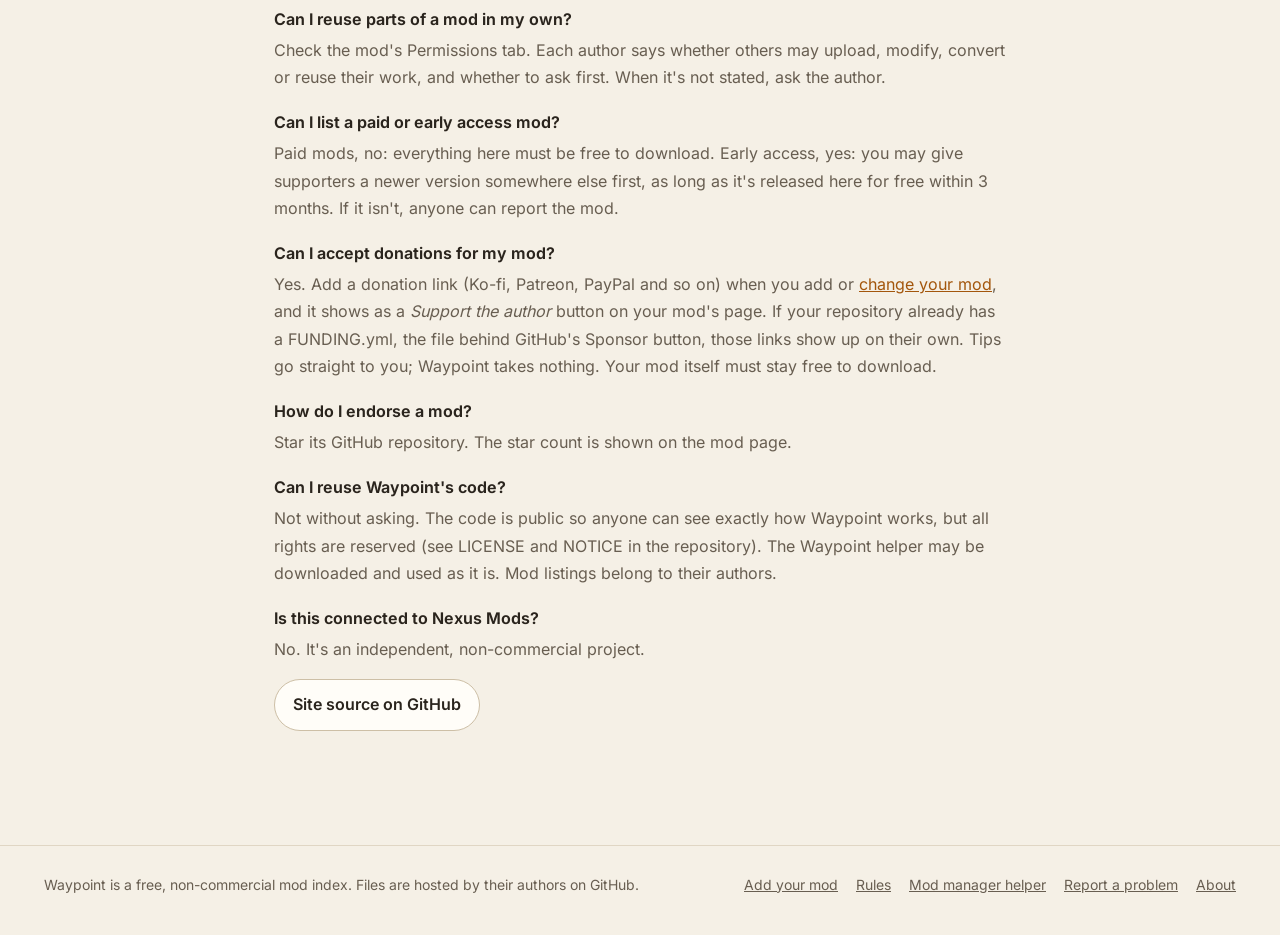
==== commit f52cbca8: "About: Listed by Waypoint details, README descriptions, first-scan time Co-Authored-By: Claude Opus " ====
--- a/about.html
+++ b/about.html
@@ -16,7 +16,7 @@
 
       <h2>How it works</h2>
       <p>This site doesn't store mod files. Each author publishes their mod as a release on their own GitHub repository, and the download buttons here link straight to that release. Screenshots are hosted by GitHub too.</p>
-      <p>Authors list their mods with a short form, and it's checked automatically. Only the owner of a GitHub repository can list or change its mod.</p>
+      <p>Authors list their mods with a short form, and it's checked automatically. Only the owner of a GitHub repository can list or change its mod, except for mods marked <em>Listed by Waypoint</em> (see below). A description can be written in the form, or shown live from the repository's README, so it always matches GitHub.</p>
       <p>The pages themselves are static files on GitHub Pages, rebuilt by GitHub Actions whenever a mod is added or changed, and within minutes of an author publishing a new release. Download counts and stars are refreshed live, through a small free Cloudflare service, so they're never more than a few minutes old. That's how the whole site runs at no cost.</p>
 
       <h2 id="scans">Virus scans, and why it's your call</h2>
@@ -53,11 +53,11 @@
         <dt>Why do I need a GitHub account?</dt>
         <dd>Only authors need one. Downloading needs no account at all.</dd>
         <dt>I added or edited a mod. Why don't I see it yet?</dt>
-        <dd>It usually shows 2 to 5 minutes after the bot replies, once the site has rebuilt and the files are scanned. Files VirusTotal hasn't seen before take a few minutes longer while it analyses them. Browsers also keep an old copy of the page for up to 10 minutes, so press Ctrl + F5 to reload.</dd>
+        <dd>It usually shows 2 to 5 minutes after the bot replies, once the site has rebuilt and the files are scanned. Files VirusTotal hasn't seen before take a few minutes longer while it analyses them. The first listing of a big mod, with many large releases, can take up to an hour, because every file is scanned once; later updates only scan new files. Browsers also keep an old copy of the page for up to 10 minutes, so press Ctrl + F5 to reload.</dd>
         <dt>Why isn't the newest version here yet?</dt>
         <dd>The site notices a new release within a minute and lists it once its files have been virus-scanned, usually 2 to 5 minutes after it's published. The mod page tells you when one is waiting.</dd>
         <dt>What does "Listed by Waypoint" mean?</dt>
-        <dd>The mod lives on its author's GitHub, and Waypoint's admins listed it so more people can find it; the author didn't add it here. Nothing is re-uploaded: downloads come straight from the author's GitHub. If it's your mod, open <a href="add.html?edit">Change your mod</a>: edit it however you like (it then becomes your own listing) or take it down.</dd>
+        <dd>The mod lives on its author's GitHub, and Waypoint's admins listed it so more people can find it; the author didn't add it here. Nothing is re-uploaded: downloads come straight from the author's GitHub, and the description is the repository's own README, shown live. Its name, summary and tags come from the repository too. Admins may add screenshots or fill in details such as the category; AI use and permissions stay <em>Not stated</em>, because only the author can say. If it's your mod, open <a href="add.html?edit">Change your mod</a>: edit it however you like (it then becomes your own listing and the label goes away) or take it down.</dd>
         <dt>How do I take my mod off Waypoint but keep my repository?</dt>
         <dd>Open <a href="add.html?edit">Change your mod</a>, pick your mod and choose <em>Remove this mod from Waypoint instead</em>. Only the repository's owner can do it. Your repository, releases and files stay exactly as they are, and you can add the mod again any time.</dd>
         <dt>What happens if an author deletes their repository?</dt>
--- a/assets/style.css
+++ b/assets/style.css
@@ -309,6 +309,17 @@
 .prose details.spoiler { margin: 0 0 14px; border: 1px solid var(--border); border-radius: 12px; padding: 10px 14px; background: var(--surface); }
 .prose details.spoiler > summary { cursor: pointer; font-weight: 600; color: var(--accent); }
 .prose details.spoiler[open] > summary { margin-bottom: 10px; }
+/* A README shown live from the author's GitHub */
+.readme-from { color: var(--muted); font-size: 13px; margin: 0 0 14px !important; }
+.readme h1 { font-size: 28px; margin: 6px 0 12px; }
+.readme h2 { font-size: 23px; margin: 26px 0 10px; }
+.readme h1, .readme h2 { font-family: var(--serif); padding-bottom: 6px; border-bottom: 1px solid var(--border); }
+.readme img { max-width: 100%; height: auto; vertical-align: middle; }
+.readme table { border-collapse: collapse; margin: 0 0 14px; display: block; overflow-x: auto; }
+.readme th, .readme td { border: 1px solid var(--border); padding: 6px 12px; }
+.readme th { background: var(--surface); }
+.readme details { margin: 0 0 14px; }
+.readme summary { cursor: pointer; font-weight: 600; }
 /* Videos in descriptions: a play button that loads YouTube only when pressed */
 .yt { display: flex; align-items: center; justify-content: center; gap: 14px; width: 100%; max-width: 640px; aspect-ratio: 16 / 9; margin: 0 auto 14px; border: 1px solid var(--border); border-radius: 14px; background: var(--surface-2); color: var(--text); font: inherit; font-weight: 650; cursor: pointer; }
 .yt:hover { border-color: var(--accent); }
@@ -452,6 +463,8 @@
 .checks li > svg { flex: none; margin-top: 3px; }
 .checks .ok > svg { color: var(--good); }
 .checks .bad > svg { color: var(--warn); }
+.quick-box { margin: 0 0 18px; padding: 14px 16px; border: 1px solid var(--accent); border-radius: 16px; background: var(--surface-2); }
+.quick-box .hint { margin: 4px 0 12px; }
 .help { border: 1px dashed var(--border-strong); border-radius: 16px; padding: 12px 16px; margin: 0 0 22px; }
 .help summary { cursor: pointer; font-weight: 600; }
 .help ol { margin: 12px 0 4px; padding-left: 20px; line-height: 1.7; }
@@ -511,6 +524,9 @@
   .werror { order: 3; flex-basis: 100%; }
 }
 
+.sr-only { position: absolute; width: 1px; height: 1px; overflow: hidden; clip-path: inset(50%); white-space: nowrap; }
+.desc-source { margin-bottom: 10px; }
+#desc-written .count-of { text-align: right; margin: 0 0 4px; }
 .desc-preview { margin-top: 10px; padding: 16px 18px; border: 1px dashed var(--border-strong); border-radius: 16px; background: var(--bg); max-height: 420px; overflow-y: auto; }
 .desc-tools { display: flex; justify-content: space-between; align-items: center; gap: 10px; flex-wrap: wrap; margin-top: 6px; }
 .desc-tools .hint { margin: 0; }
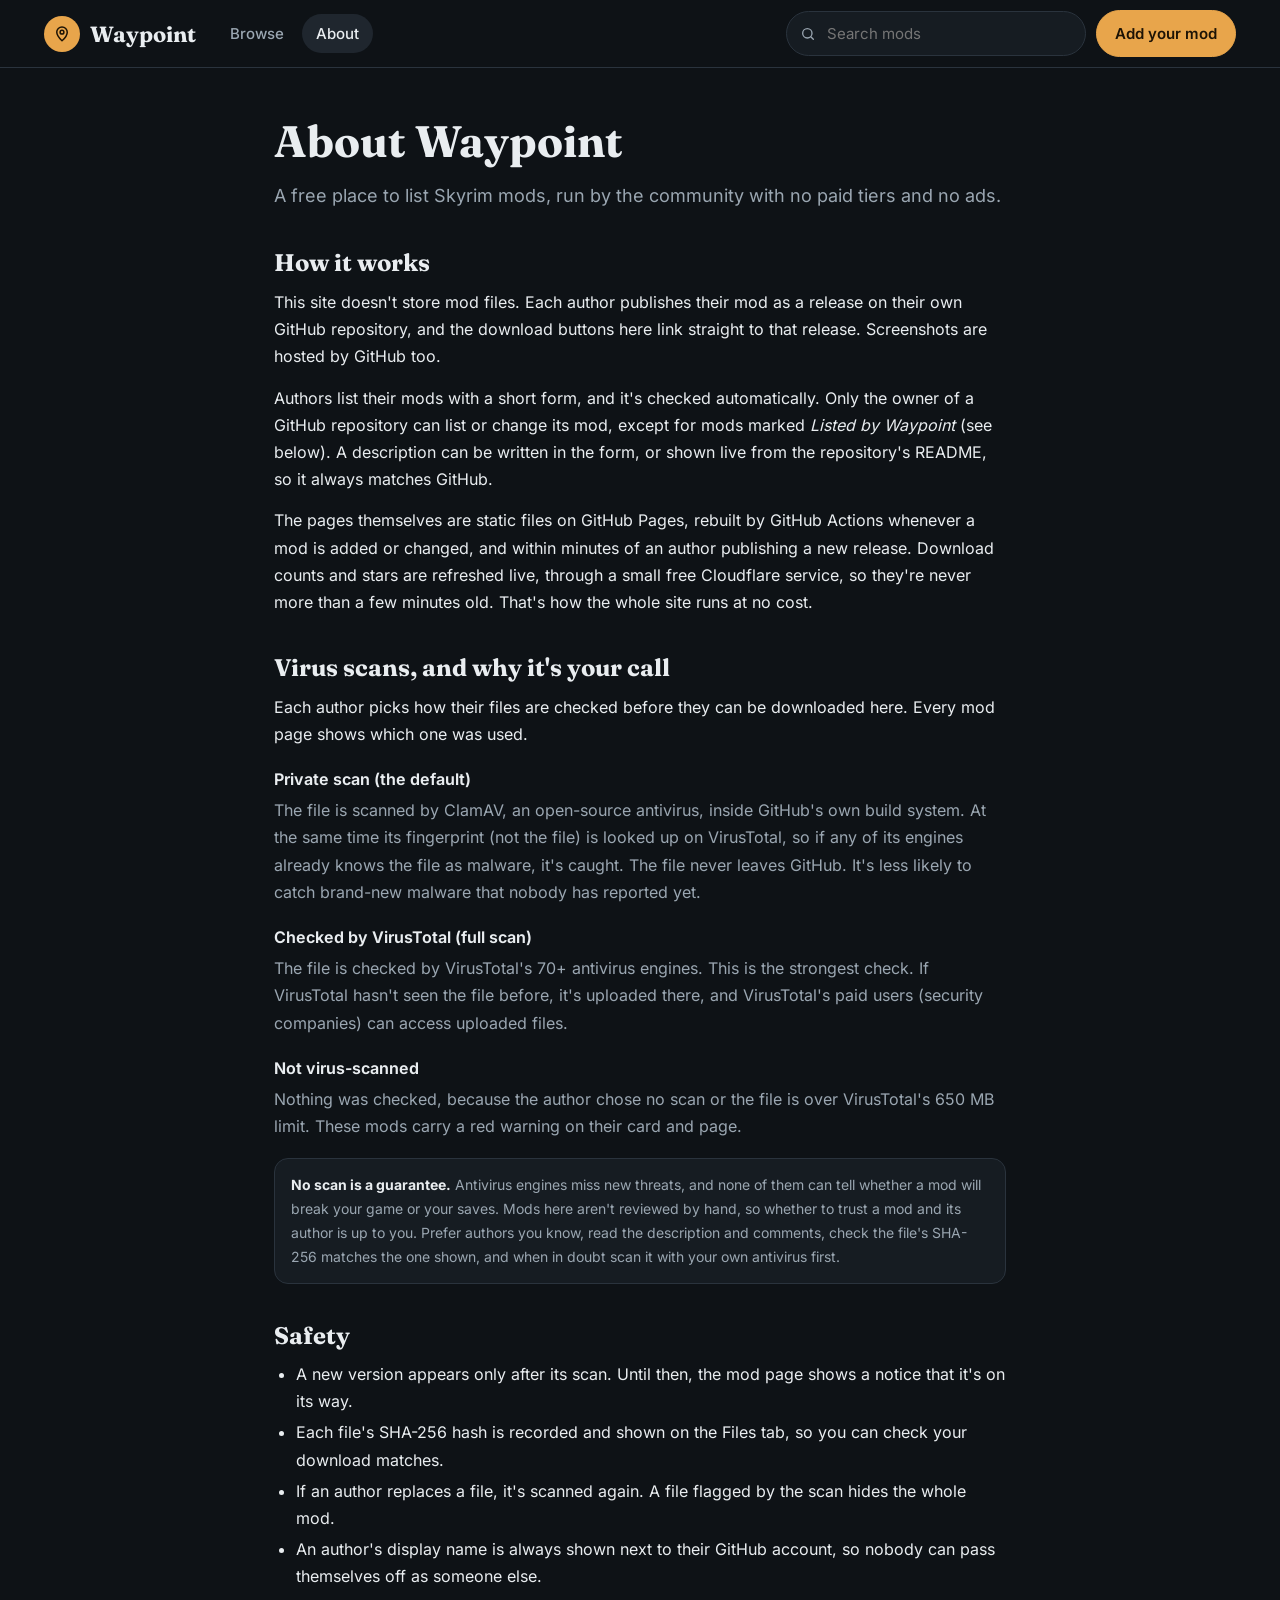
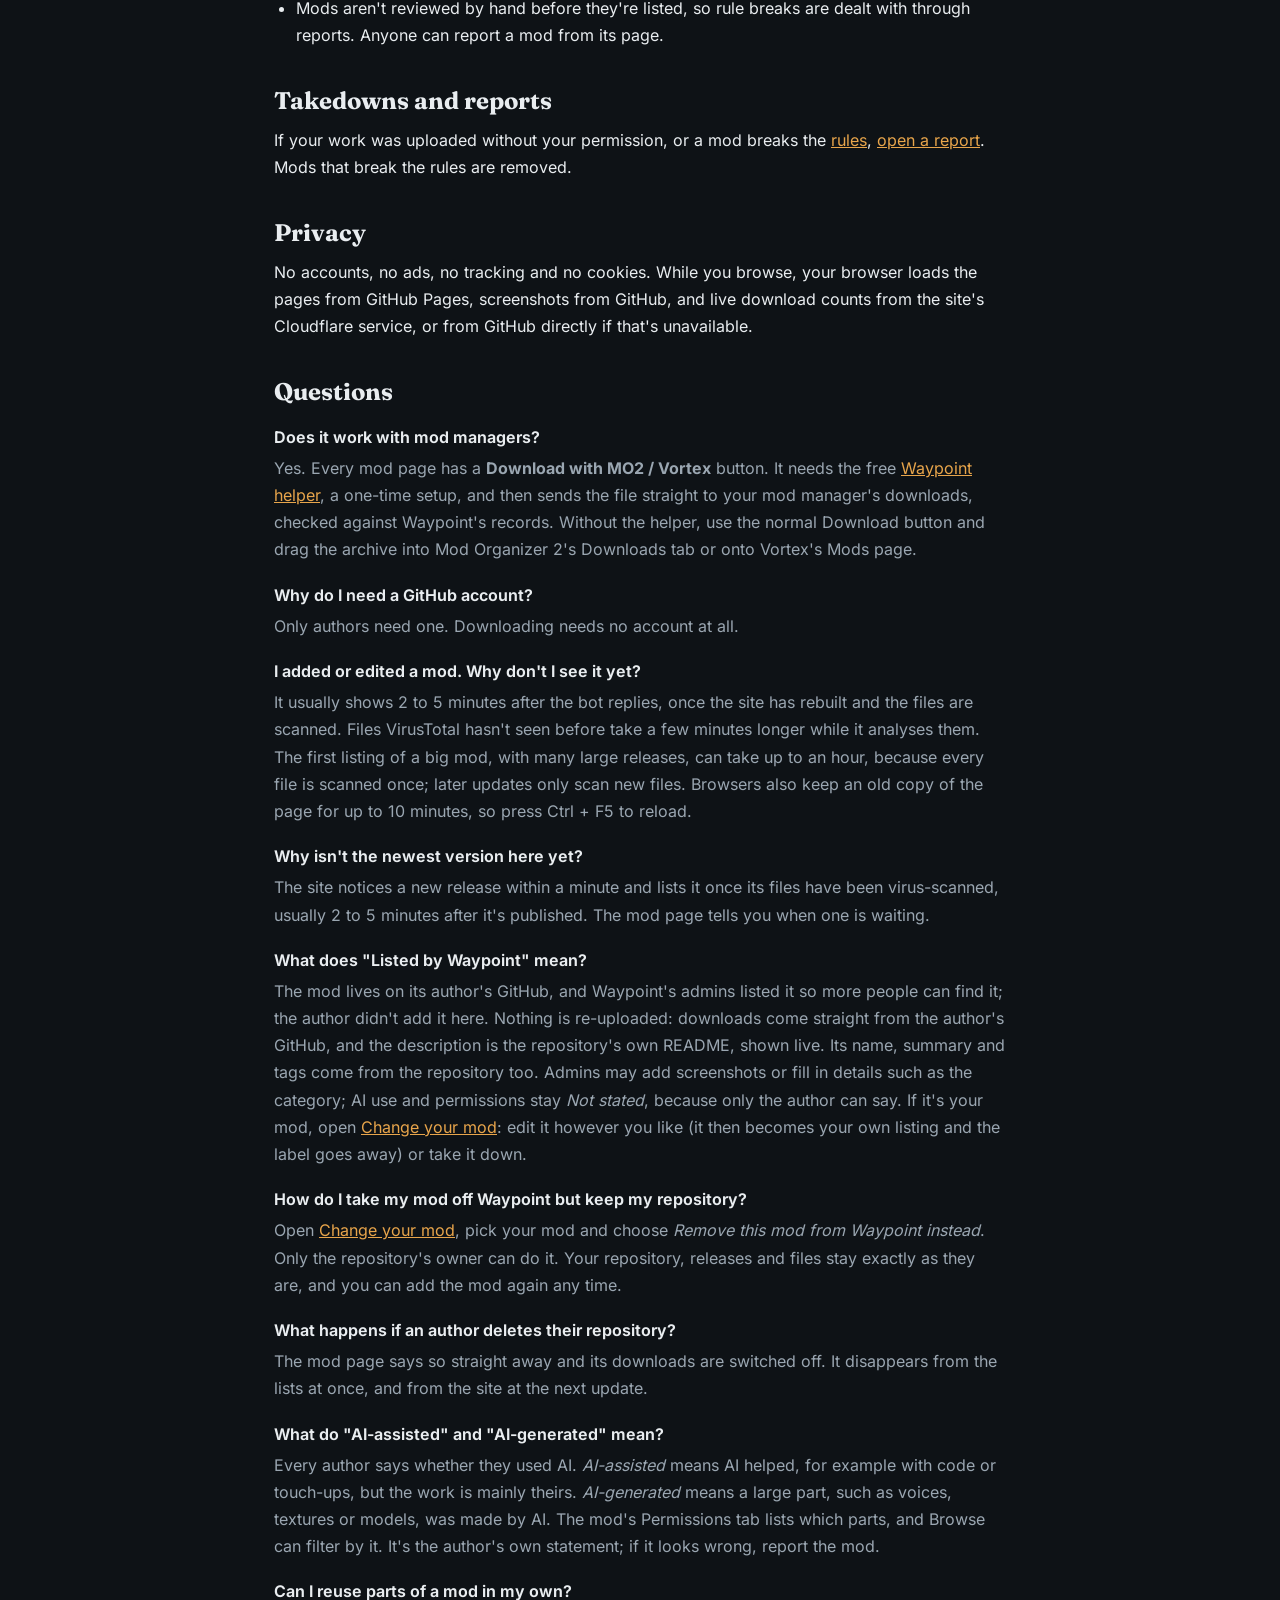
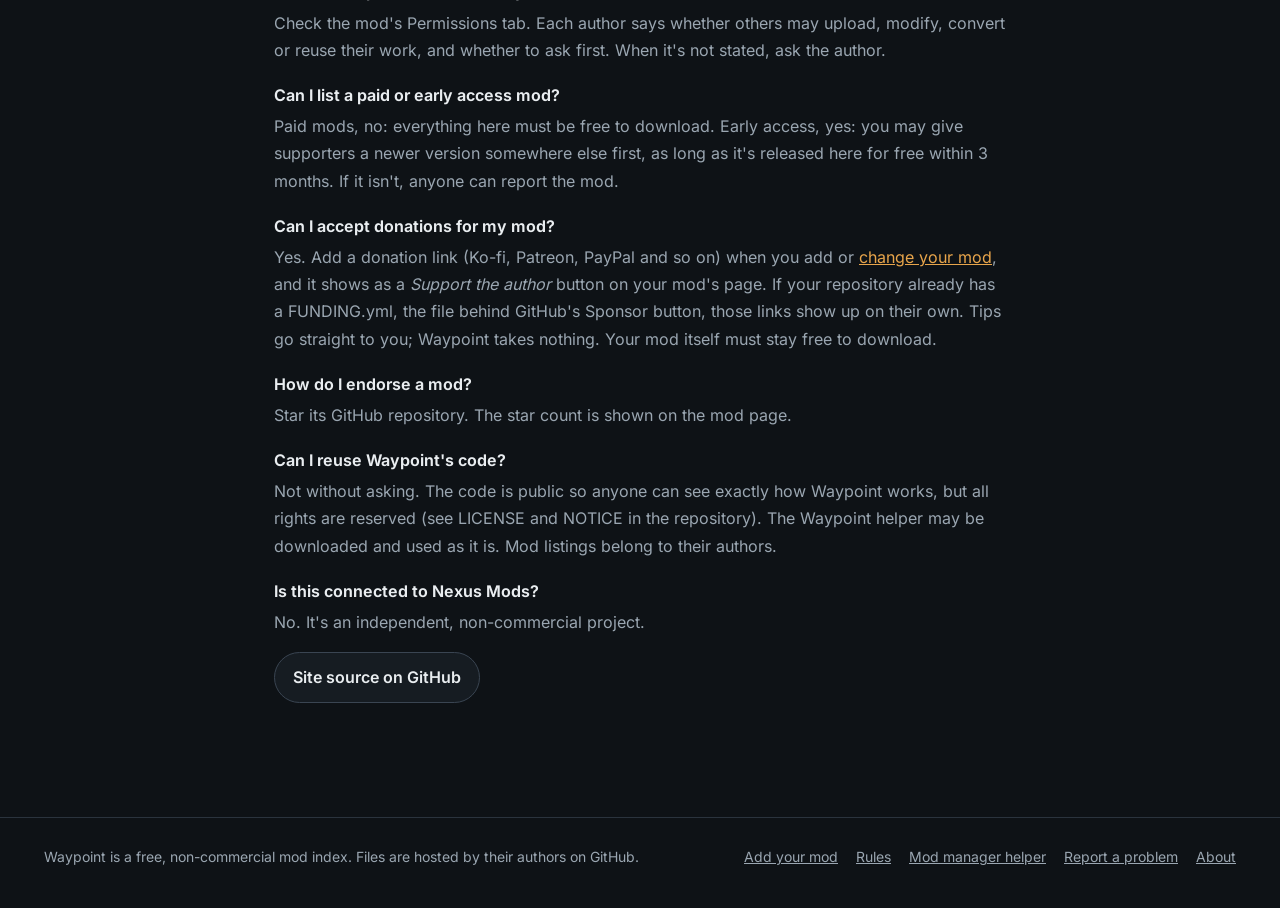
==== commit 7b1f26eb: "One dark look: drop the light/dark switch, use the vista preview's colours Co-Authored-By: Claude Op" ====
--- a/about.html
+++ b/about.html
@@ -44,7 +44,7 @@
       <p>If your work was uploaded without your permission, or a mod breaks the <a href="add.html#rules">rules</a>, <a data-issue="report-mod.yml" href="#" target="_blank" rel="noopener">open a report</a>. Mods that break the rules are removed.</p>
 
       <h2>Privacy</h2>
-      <p>No accounts, no ads, no tracking and no cookies. While you browse, your browser loads the pages from GitHub Pages, screenshots from GitHub, and live download counts from the site's Cloudflare service, or from GitHub directly if that's unavailable. Your light or dark theme choice is saved in your own browser only.</p>
+      <p>No accounts, no ads, no tracking and no cookies. While you browse, your browser loads the pages from GitHub Pages, screenshots from GitHub, and live download counts from the site's Cloudflare service, or from GitHub directly if that's unavailable.</p>
 
       <h2>Questions</h2>
       <dl class="faq">
--- a/assets/style.css
+++ b/assets/style.css
@@ -3,42 +3,19 @@
 @font-face { font-family: "Inter"; src: url("fonts/inter.woff2") format("woff2"); font-weight: 400 700; font-display: swap; }
 @font-face { font-family: "JetBrains Mono"; src: url("fonts/jetbrains-mono.woff2") format("woff2"); font-weight: 500; font-display: swap; }
 
-/* Light: warm parchment, burnt-orange waypoint markers, moss for good news */
+/* One look: night in Skyrim's mountains, cool slate with amber waypoint markers */
 :root {
-  --bg: #f5f0e6; --hero: #efe7d8; --surface: #fffdf8; --surface-2: #efe7d8; --cover: #f3ecdf;
-  --border: #e0d6c4; --border-strong: #cdbfa6;
-  --text: #2a241d; --muted: #685e51;
-  --accent: #a3560c; --accent-strong: #84450a; --on-accent: #ffffff;
-  --moss: #4c7547; --on-moss: #ffffff;
-  --contour: rgba(120, 88, 45, .16); --dot-off: #cdbfa6; --shadow: rgba(80, 55, 20, .14);
-  --good: #2f6f35; --warn: #b42318; --warn-bg: #fdecea; --on-warn: #ffffff;
+  --bg: #0e1216; --hero: #121820; --surface: #161c22; --surface-2: #1f262e; --cover: #131920;
+  --border: #2a333d; --border-strong: #3a4552;
+  --text: #e9edf0; --muted: #9aa6b1; --frost: #c9d8e3;
+  --accent: #e8a54b; --accent-strong: #f3c27f; --on-accent: #1d1305;
+  --moss: #93b98d; --on-moss: #112010;
+  --contour: rgba(201, 216, 227, .1); --dot-off: #3a4552; --shadow: rgba(0, 0, 0, .4);
+  --good: #93b98d; --warn: #ff8a7a; --warn-bg: #3b1e22; --on-warn: #2a0f0b;
   --radius: 18px; --maxw: 1240px;
   --serif: "Fraunces", Georgia, serif;
   --sans: "Inter", system-ui, -apple-system, "Segoe UI", Roboto, sans-serif;
   --mono: "JetBrains Mono", ui-monospace, Consolas, monospace;
-  color-scheme: light;
-}
-/* Dark: night on the trail */
-@media (prefers-color-scheme: dark) {
-  :root:not([data-theme="light"]) {
-    --bg: #121417; --hero: #16191d; --surface: #1b1f24; --surface-2: #252a31; --cover: #181c21;
-    --border: #2a3038; --border-strong: #3a424d;
-    --text: #ece6dc; --muted: #a8a093;
-    --accent: #e8a54b; --accent-strong: #f3c27f; --on-accent: #1d1305;
-    --moss: #93b98d; --on-moss: #112010;
-    --contour: rgba(232, 190, 130, .12); --dot-off: #3a424d; --shadow: rgba(0, 0, 0, .35);
-    --good: #93b98d; --warn: #ff8a7a; --warn-bg: #3b1e22; --on-warn: #2a0f0b;
-    color-scheme: dark;
-  }
-}
-:root[data-theme="dark"] {
-  --bg: #121417; --hero: #16191d; --surface: #1b1f24; --surface-2: #252a31; --cover: #181c21;
-  --border: #2a3038; --border-strong: #3a424d;
-  --text: #ece6dc; --muted: #a8a093;
-  --accent: #e8a54b; --accent-strong: #f3c27f; --on-accent: #1d1305;
-  --moss: #93b98d; --on-moss: #112010;
-  --contour: rgba(232, 190, 130, .12); --dot-off: #3a424d; --shadow: rgba(0, 0, 0, .35);
-  --good: #93b98d; --warn: #ff8a7a; --warn-bg: #3b1e22; --on-warn: #2a0f0b;
   color-scheme: dark;
 }
 
@@ -65,7 +42,8 @@
 .topo-bg > :not(.topo) { position: relative; }
 
 /* Header */
-.site-header { background: var(--bg); border-bottom: 1px solid var(--border); position: sticky; top: 0; z-index: 10; }
+.site-header { background: var(--bg); border-bottom: 1px solid var(--border); position: sticky; top: 0; z-index: 10; transition: background-color .2s, border-color .2s; }
+.site-header.over { background: transparent; border-color: transparent; }
 .hdr { display: flex; align-items: center; gap: 12px 20px; min-height: 64px; flex-wrap: wrap; padding-top: 10px; padding-bottom: 10px; }
 .logo { display: flex; align-items: center; gap: 10px; font-family: var(--serif); font-weight: 700; font-size: 22px; color: var(--text); text-decoration: none; }
 .logo:hover { color: var(--text); }
@@ -107,18 +85,34 @@
 .btn-sm { padding: 6px 12px; font-size: 14px; }
 .btn-disabled, .btn-disabled:hover { opacity: .45; pointer-events: none; cursor: not-allowed; }
 
-/* Home: top section (text on a contour map, the trail ending at a waypoint pin) */
-.hero { border-bottom: 1px solid var(--border); }
-.hero-inner { padding-top: 76px; padding-bottom: 84px; }
+/* The vista: Skyrim's mountains (assets/vista.jpg) behind the home page's top section and each mod's
+   header, with the trail along its river. */
+.vista { --muted: #b9c1c8; color: var(--text); }
+.vista { position: relative; overflow: hidden; display: flex; flex-direction: column;
+  background: #0d1014 url(vista.jpg) center / cover; margin-top: calc(-1 * var(--hdr-h, 65px)); padding-top: var(--hdr-h, 65px); }
+.vista::before { content: ""; position: absolute; inset: 0; pointer-events: none;
+  background: linear-gradient(180deg, rgba(13, 16, 20, .65) 0%, rgba(13, 16, 20, .05) 24%, rgba(13, 16, 20, 0) 42%, rgba(13, 16, 20, .82) 76%, #0d1014 93%, var(--bg) 100%); }
+.vista-trail { position: absolute; inset: 0; width: 100%; height: 100%; pointer-events: none; }
+.vista > .wrap { position: relative; width: 100%; }
+.vista .eyebrow, .vista .byline, .vista .lead, .vista .hero-stats, .vista .statrow { text-shadow: 0 1px 12px rgba(0, 0, 0, .85); }
+@media (max-width: 760px) {
+  .vista-trail { display: none; }
+  /* Text runs over the bright snow on narrow screens, so the picture is darkened more evenly. */
+  .vista::before { background: linear-gradient(180deg, rgba(13, 16, 20, .6) 0%, rgba(13, 16, 20, .5) 25%, rgba(13, 16, 20, .78) 55%, #0d1014 92%, var(--bg) 100%); }
+}
+
+/* Home: top section */
+.hero { min-height: 92vh; }
+.hero-inner { margin-top: auto; padding-top: 120px; padding-bottom: 64px; }
 .eyebrow { margin: 0 0 16px; font-size: 14px; font-weight: 600; letter-spacing: .12em; color: var(--accent); text-transform: uppercase; }
-.hero h1 { font-size: clamp(38px, 5.2vw, 62px); line-height: 1.03; letter-spacing: -0.01em; margin: 0; max-width: 640px; }
-.hero p.lead { color: var(--muted); font-size: 19px; line-height: 1.6; max-width: 540px; margin: 22px 0 0; }
+.hero h1 { font-size: clamp(40px, 6vw, 76px); line-height: 1.03; letter-spacing: -0.01em; margin: 0; max-width: 760px; text-shadow: 0 2px 28px rgba(0, 0, 0, .6); }
+.hero p.lead { color: #d3dde5; font-size: 19px; line-height: 1.6; max-width: 560px; margin: 22px 0 0; }
 .hero .search { max-width: 560px; margin-top: 32px; }
 .hero-stats { margin: 22px 0 0; color: var(--muted); font-size: 15px; }
 .hero-stats b { color: var(--text); }
-@media (max-width: 760px) { .hero .trail { display: none; } }
 @media (max-width: 600px) {
-  .hero-inner { padding-top: 38px; padding-bottom: 44px; }
+  .hero { min-height: 78vh; }
+  .hero-inner { padding-top: 90px; padding-bottom: 44px; }
   .hero p.lead { font-size: 16px; }
   .hero .search { margin-top: 22px; }
 }
@@ -242,28 +236,26 @@
   .filters .group { margin-bottom: 12px; }
 }
 
-/* Mod page */
-.banner { position: relative; height: 270px; overflow: hidden; border-bottom: 1px solid var(--border); background: var(--hero); }
-.banner > svg { position: absolute; inset: 0; width: 100%; height: 100%; }
-/* With a cover screenshot: the picture fills the banner and fades into the page at the bottom. */
-.banner.has-img { height: 340px; }
-.banner img { position: absolute; inset: 0; width: 100%; height: 100%; object-fit: cover; }
-.banner.has-img::after { content: ""; position: absolute; inset: 0; background: linear-gradient(to bottom, transparent 45%, var(--bg)); pointer-events: none; }
-@media (max-width: 560px) { .banner { height: 200px; } .banner.has-img { height: 220px; } }
-.mod-layout { display: flex; flex-wrap: wrap; gap: 28px; align-items: flex-start; margin-top: -110px; position: relative; padding-bottom: 20px; }
-.mod-main { flex: 999 1 560px; min-width: 0; }
-.mod-side { flex: 1 1 340px; min-width: 0; }
-.mod-head { background: var(--surface); border: 1px solid var(--border); border-radius: 22px; padding: 30px; }
-.mod-title { font-size: clamp(32px, 4vw, 46px); margin: 14px 0 6px; line-height: 1.08; }
+/* Mod page: name, stats and download box on the vista */
+.mod-vista { min-height: 560px; }
+.mod-hero { margin-top: auto; display: flex; flex-wrap: wrap; gap: 24px 32px; align-items: flex-end; padding-top: 150px; padding-bottom: 36px; }
+.mod-head { flex: 999 1 520px; min-width: 0; }
+.mod-title { font-size: clamp(36px, 5vw, 64px); margin: 14px 0 6px; line-height: 1.05; text-shadow: 0 2px 24px rgba(0, 0, 0, .6); }
 .byline { color: var(--muted); }
 .byline strong { color: var(--text); }
 .byline a { text-decoration: none; }
-.mod-head .lead { color: var(--muted); font-size: 18px; line-height: 1.55; margin: 18px 0 0; }
-.statrow { display: flex; gap: 12px 28px; flex-wrap: wrap; margin-top: 22px; padding-top: 20px; border-top: 1px dashed var(--border); color: var(--muted); font-size: 13px; }
+.mod-head .lead { color: #d3dde5; font-size: 18px; line-height: 1.55; margin: 16px 0 0; max-width: 720px; }
+.statrow { display: flex; gap: 12px 28px; flex-wrap: wrap; margin-top: 22px; padding-top: 18px; border-top: 1px dashed rgba(201, 216, 227, .22); color: var(--muted); font-size: 13px; }
 .statrow b { display: block; color: var(--text); font-family: var(--serif); font-weight: 700; font-size: 24px; line-height: 1.2; }
+.glass { background: rgba(13, 16, 20, .72); -webkit-backdrop-filter: blur(10px); backdrop-filter: blur(10px); border: 1px solid rgba(201, 216, 227, .18); border-radius: 18px; padding: 20px; }
+.mod-hero .dl-box { flex: 1 1 320px; max-width: 380px; }
+.mod-layout { display: flex; flex-wrap: wrap; gap: 28px; align-items: flex-start; margin-top: 8px; padding-bottom: 20px; }
+.mod-main { flex: 999 1 560px; min-width: 0; }
+.mod-side { flex: 1 1 340px; min-width: 0; }
+@media (max-width: 760px) { .mod-hero .dl-box { max-width: none; } }
 @media (max-width: 560px) {
-  .mod-layout { margin-top: -70px; }
-  .mod-head { padding: 22px; }
+  .mod-vista { min-height: 0; }
+  .mod-hero { padding-top: 110px; }
   .statrow { display: grid; grid-template-columns: repeat(2, minmax(0, 1fr)); }
 }
 .gallery { display: grid; grid-template-columns: repeat(auto-fill, minmax(150px, 1fr)); gap: 12px; margin-top: 18px; }
